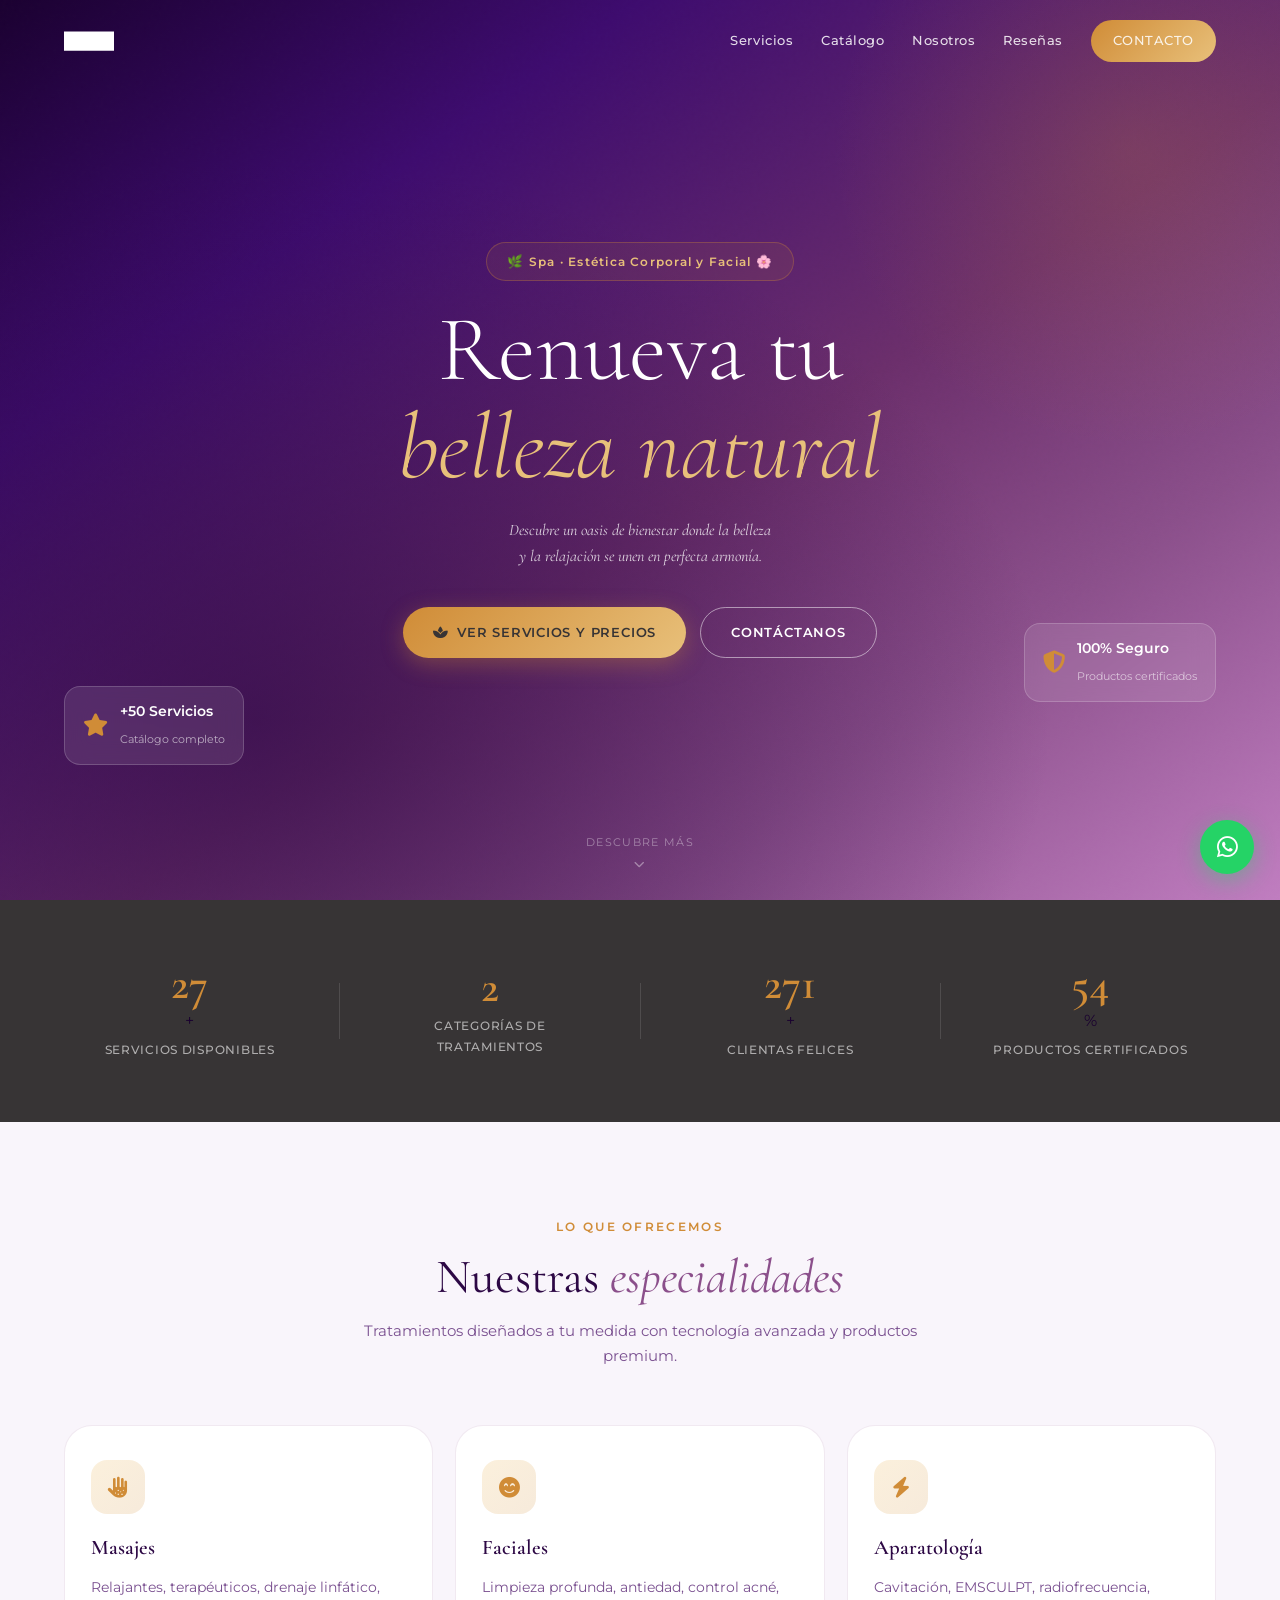
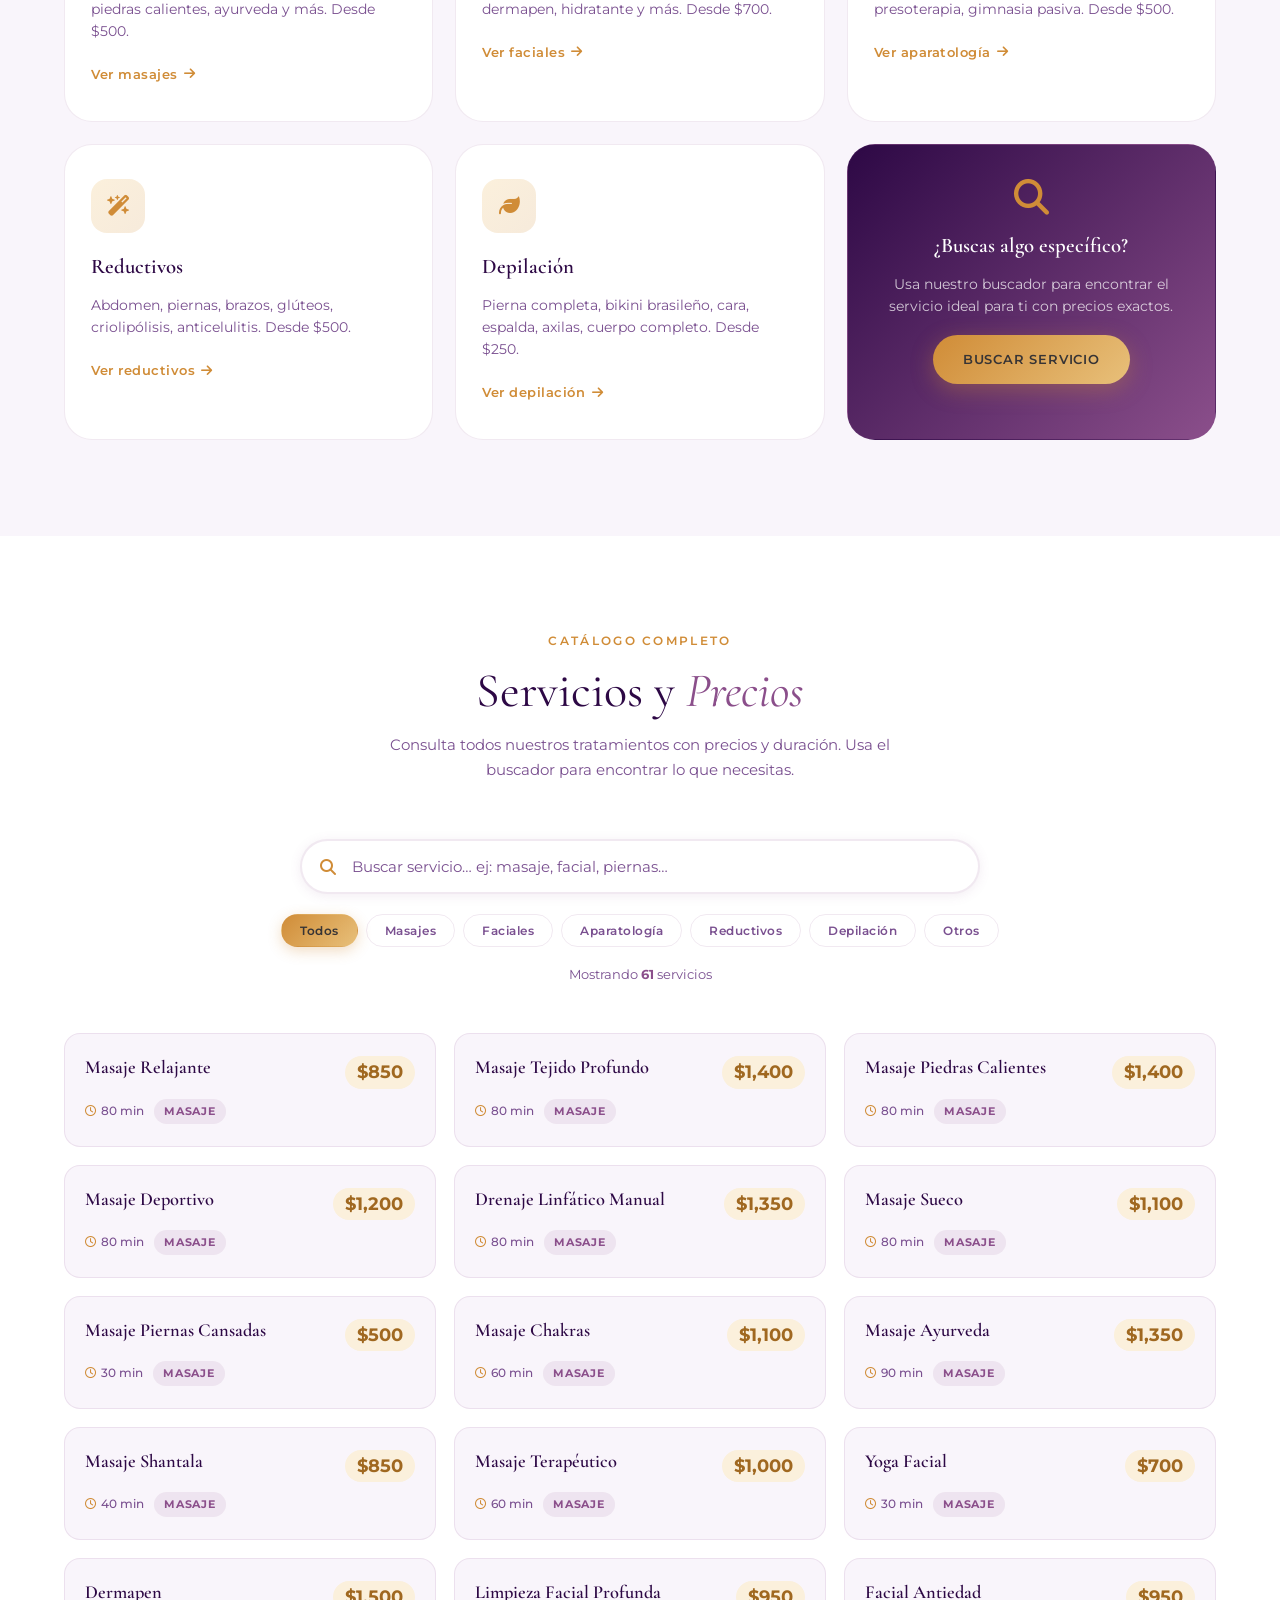
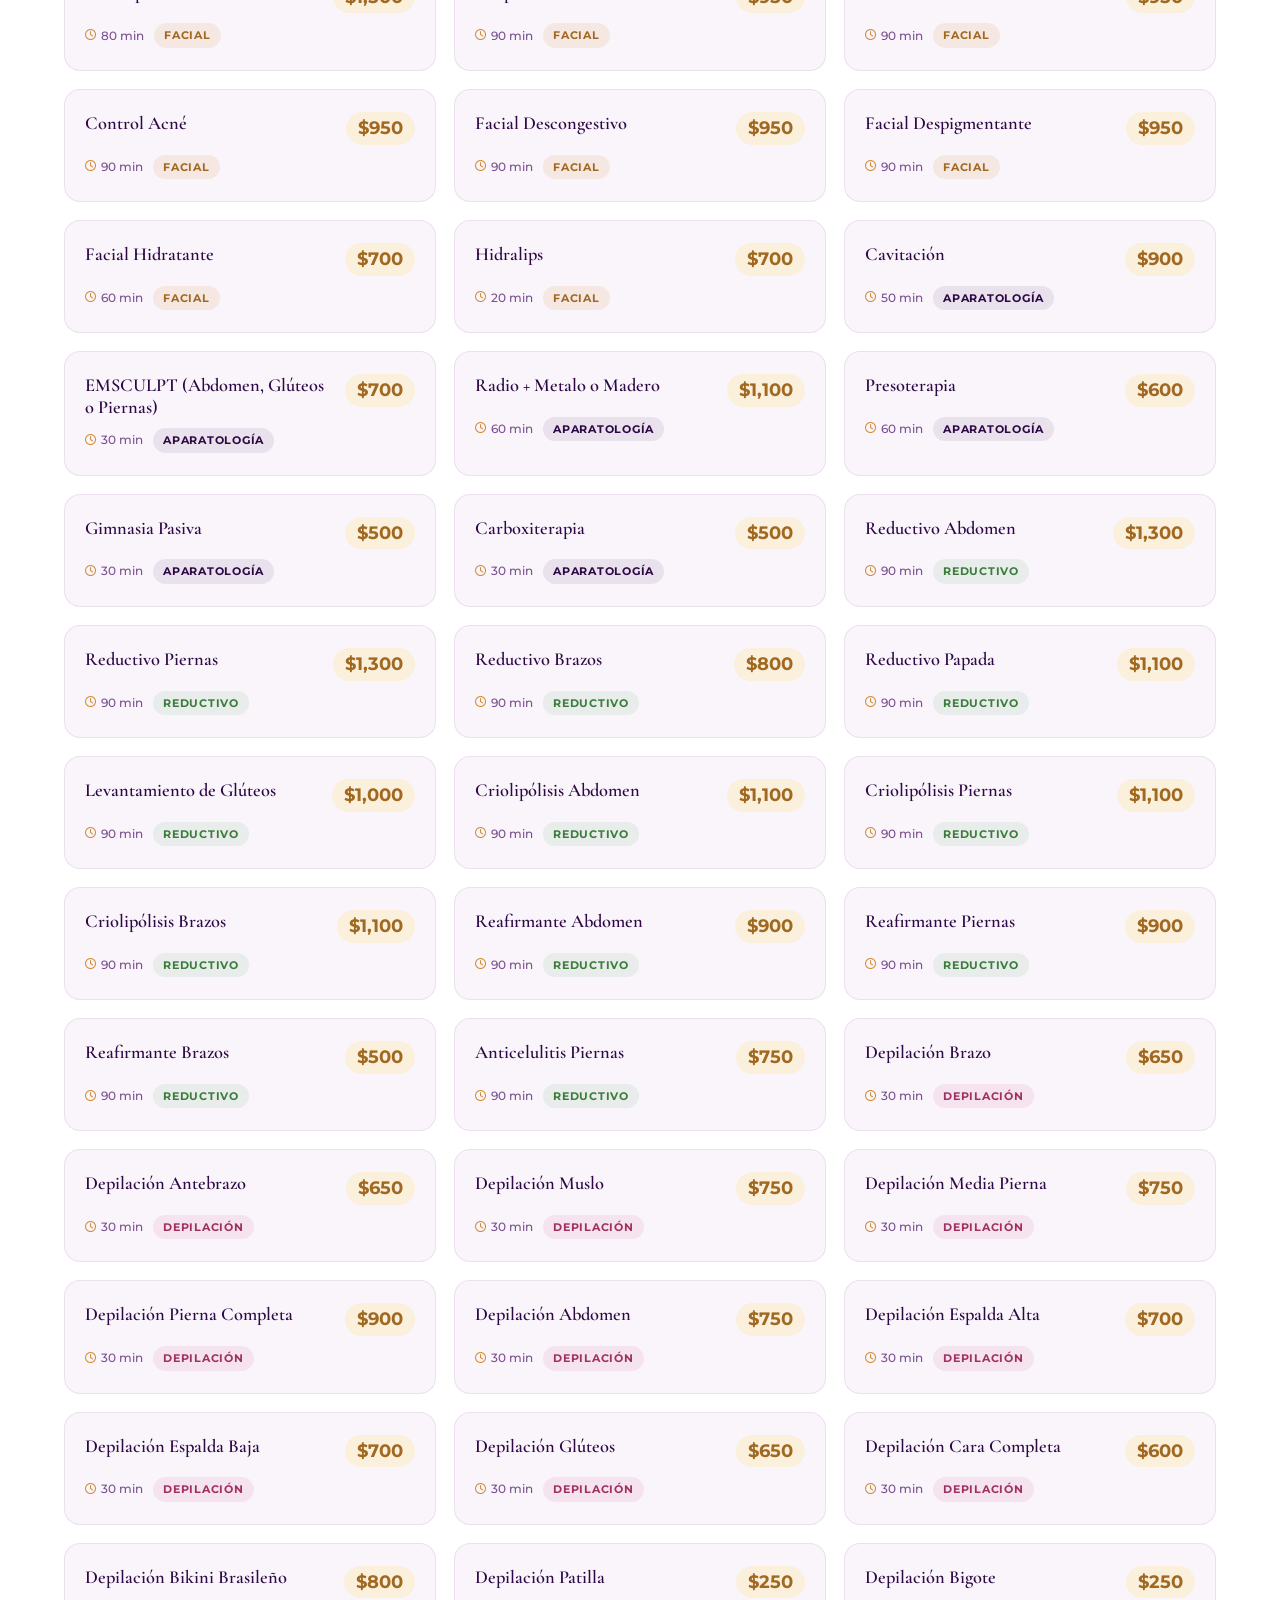
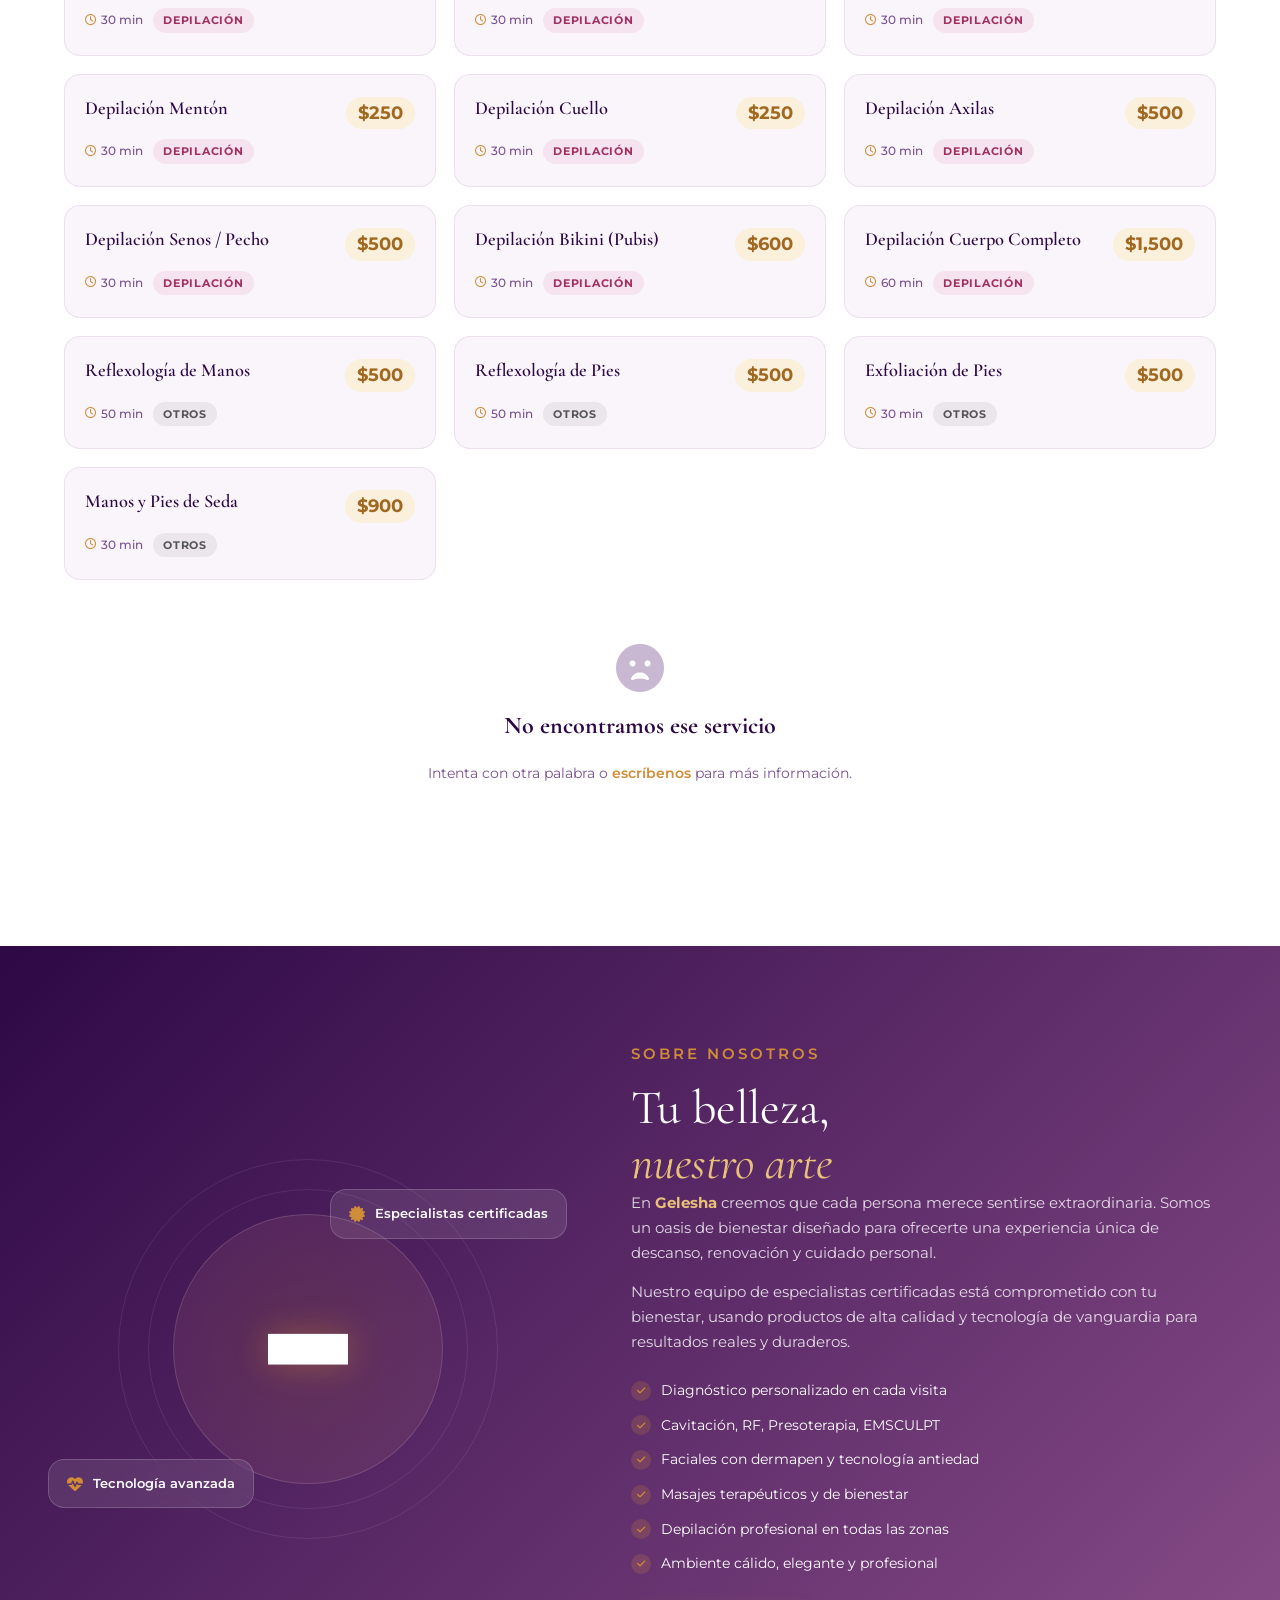
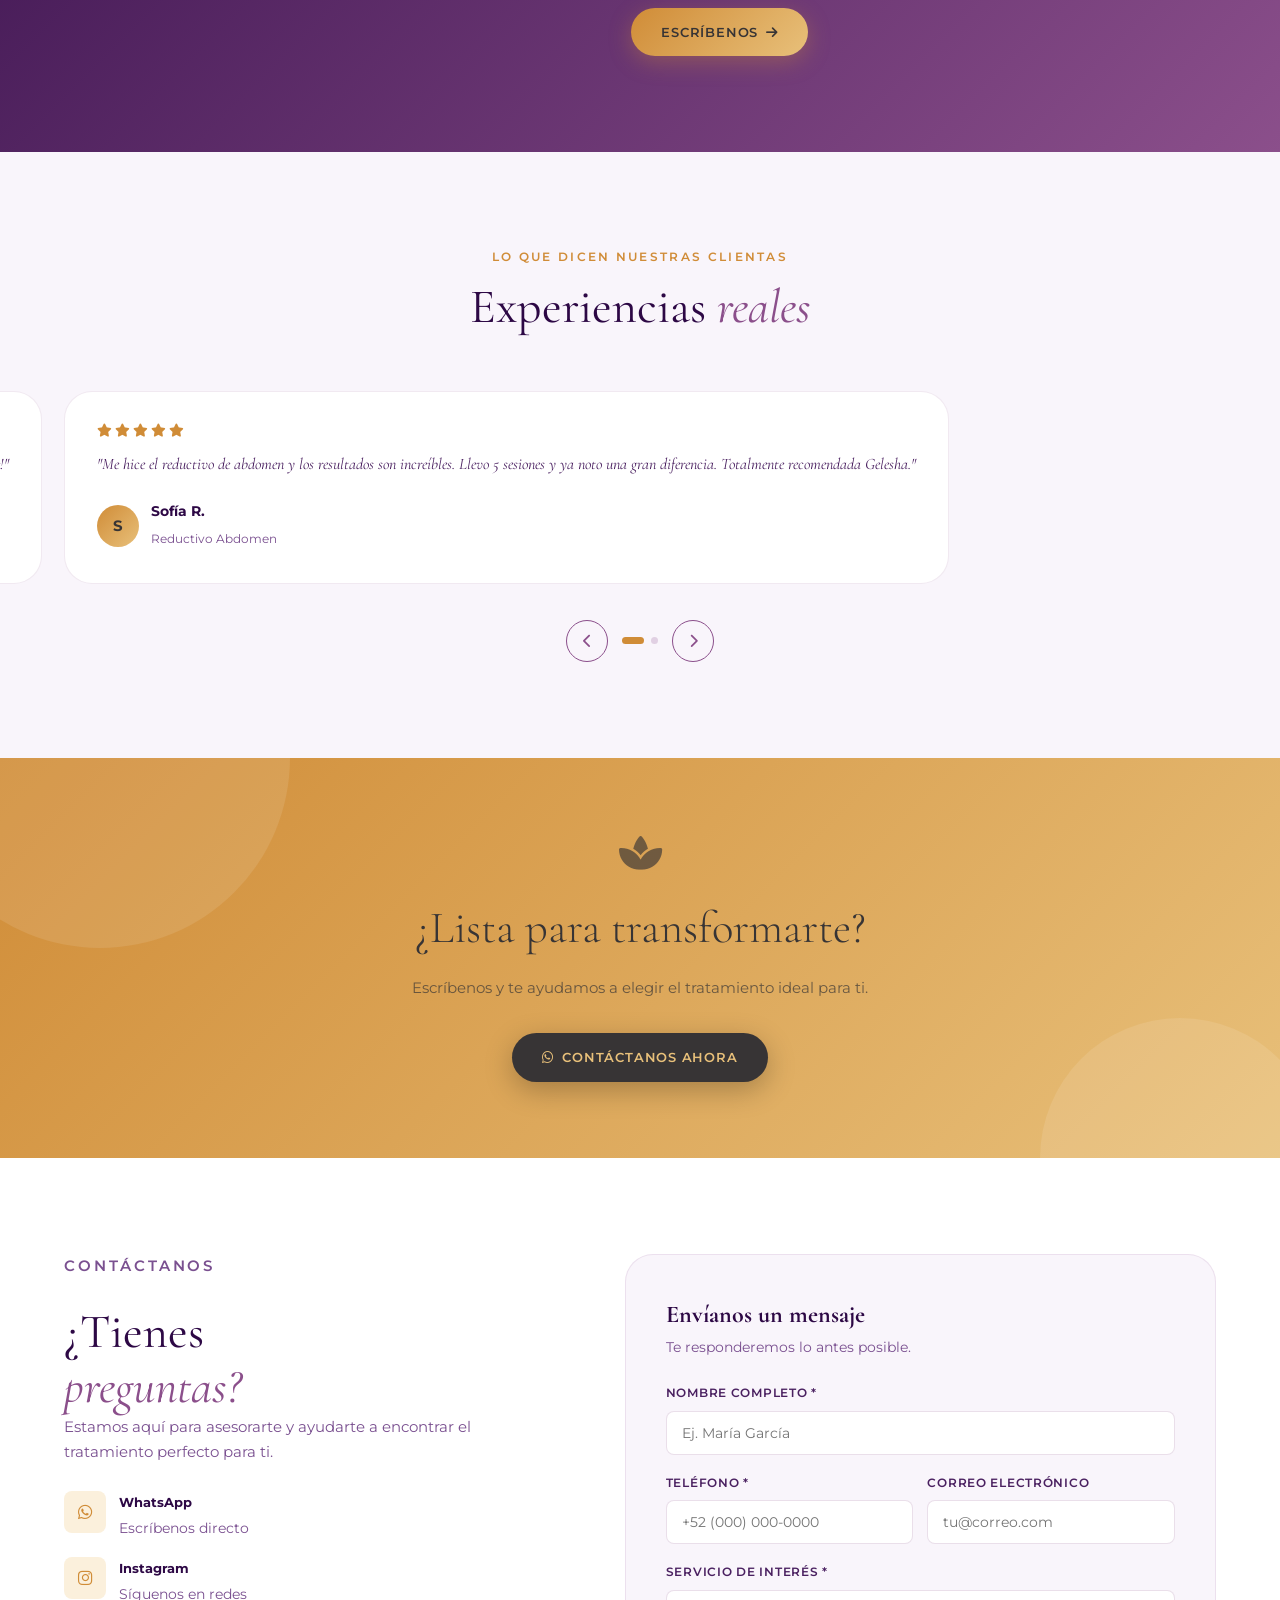
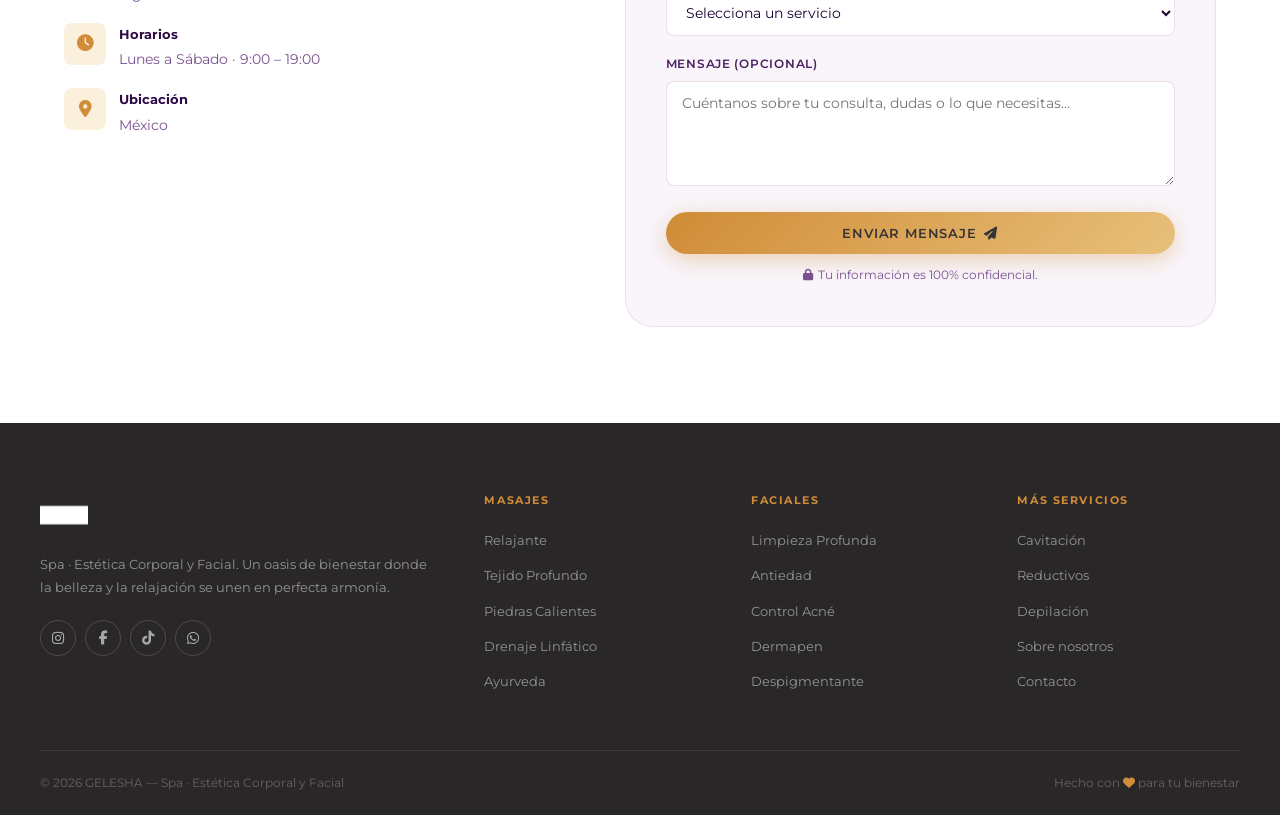
==== index.html @ cd3ab7a1 "first commit" ====
<!DOCTYPE html>
<html lang="es">
<head>
  <meta charset="UTF-8" />
  <meta name="viewport" content="width=device-width, initial-scale=1.0" />
  <title>GELESHA — Spa · Estética Corporal y Facial</title>
  <meta name="description" content="Spa, Estética Corporal y Facial en México. Masajes, faciales, depilación, aparatología y más. Consulta nuestro catálogo completo de servicios y precios." />
  <link rel="preconnect" href="https://fonts.googleapis.com" />
  <link rel="preconnect" href="https://fonts.gstatic.com" crossorigin />
  <link href="https://fonts.googleapis.com/css2?family=Cormorant+Garamond:ital,wght@0,300;0,400;0,600;1,300;1,400&family=Montserrat:wght@300;400;500;600&display=swap" rel="stylesheet" />
  <link rel="stylesheet" href="https://cdn.jsdelivr.net/npm/@fortawesome/fontawesome-free@6.4.0/css/all.min.css" />
  <link rel="stylesheet" href="css/style.css" />
</head>
<body>

  <!-- ══ NAV ══════════════════════════════════════════════ -->
  <header class="navbar" id="navbar">
    <div class="nav-inner">
      <a href="#hero" class="logo-link">
        <img src="images/logo.png" alt="GELESHA" class="logo-img" />
      </a>
      <nav class="nav-links" id="navLinks">
        <a href="#servicios">Servicios</a>
        <a href="#catalogo">Catálogo</a>
        <a href="#nosotros">Nosotros</a>
        <a href="#testimonios">Reseñas</a>
        <a href="#contacto" class="btn-nav">Contacto</a>
      </nav>
      <button class="hamburger" id="hamburger" aria-label="Menú">
        <span></span><span></span><span></span>
      </button>
    </div>
  </header>

  <!-- ══ HERO ═════════════════════════════════════════════ -->
  <section class="hero" id="hero">
    <div class="hero-overlay"></div>
    <div class="hero-content">
      <p class="hero-eyebrow">🌿 Spa · Estética Corporal y Facial 🌸</p>
      <h1 class="hero-title">Renueva tu<br /><em>belleza natural</em></h1>
      <p class="hero-sub">
        Descubre un oasis de bienestar donde la belleza<br />
        y la relajación se unen en perfecta armonía.
      </p>
      <div class="hero-actions">
        <a href="#catalogo" class="btn-primary">
          <i class="fa-solid fa-spa"></i> Ver servicios y precios
        </a>
        <a href="#contacto" class="btn-ghost">Contáctanos</a>
      </div>
    </div>
    <div class="hero-scroll">
      <span>Descubre más</span>
      <i class="fa-solid fa-chevron-down"></i>
    </div>
    <div class="badge badge--left">
      <i class="fa-solid fa-star"></i>
      <div><strong>+50 Servicios</strong><small>Catálogo completo</small></div>
    </div>
    <div class="badge badge--right">
      <i class="fa-solid fa-shield-halved"></i>
      <div><strong>100% Seguro</strong><small>Productos certificados</small></div>
    </div>
  </section>

  <!-- ══ STATS ═════════════════════════════════════════════ -->
  <section class="stats">
    <div class="stats-inner">
      <div class="stat">
        <span class="stat-num" data-target="50">0</span>+
        <p>Servicios disponibles</p>
      </div>
      <div class="stat-divider"></div>
      <div class="stat">
        <span class="stat-num" data-target="4">0</span>
        <p>Categorías de tratamientos</p>
      </div>
      <div class="stat-divider"></div>
      <div class="stat">
        <span class="stat-num" data-target="500">0</span>+
        <p>Clientas felices</p>
      </div>
      <div class="stat-divider"></div>
      <div class="stat">
        <span class="stat-num" data-target="100">0</span>%
        <p>Productos certificados</p>
      </div>
    </div>
  </section>

  <!-- ══ SERVICIOS DESTACADOS ══════════════════════════════ -->
  <section class="servicios section" id="servicios">
    <div class="container">
      <div class="section-header">
        <p class="section-eyebrow">Lo que ofrecemos</p>
        <h2 class="section-title">Nuestras <em>especialidades</em></h2>
        <p class="section-desc">Tratamientos diseñados a tu medida con tecnología avanzada y productos premium.</p>
      </div>
      <div class="categorias-grid">

        <div class="cat-card" data-delay="0">
          <div class="cat-icon"><i class="fa-solid fa-hand-dots"></i></div>
          <h3>Masajes</h3>
          <p>Relajantes, terapéuticos, drenaje linfático, piedras calientes, ayurveda y más. Desde $500.</p>
          <a href="#catalogo" class="cat-link">Ver masajes <i class="fa-solid fa-arrow-right"></i></a>
        </div>

        <div class="cat-card" data-delay="100">
          <div class="cat-icon"><i class="fa-solid fa-face-smile-beam"></i></div>
          <h3>Faciales</h3>
          <p>Limpieza profunda, antiedad, control acné, dermapen, hidratante y más. Desde $700.</p>
          <a href="#catalogo" class="cat-link">Ver faciales <i class="fa-solid fa-arrow-right"></i></a>
        </div>

        <div class="cat-card" data-delay="200">
          <div class="cat-icon"><i class="fa-solid fa-bolt"></i></div>
          <h3>Aparatología</h3>
          <p>Cavitación, EMSCULPT, radiofrecuencia, presoterapia, gimnasia pasiva. Desde $500.</p>
          <a href="#catalogo" class="cat-link">Ver aparatología <i class="fa-solid fa-arrow-right"></i></a>
        </div>

        <div class="cat-card" data-delay="300">
          <div class="cat-icon"><i class="fa-solid fa-wand-magic-sparkles"></i></div>
          <h3>Reductivos</h3>
          <p>Abdomen, piernas, brazos, glúteos, criolipólisis, anticelulitis. Desde $500.</p>
          <a href="#catalogo" class="cat-link">Ver reductivos <i class="fa-solid fa-arrow-right"></i></a>
        </div>

        <div class="cat-card" data-delay="400">
          <div class="cat-icon"><i class="fa-solid fa-leaf"></i></div>
          <h3>Depilación</h3>
          <p>Pierna completa, bikini brasileño, cara, espalda, axilas, cuerpo completo. Desde $250.</p>
          <a href="#catalogo" class="cat-link">Ver depilación <i class="fa-solid fa-arrow-right"></i></a>
        </div>

        <div class="cat-card cat-card--cta" data-delay="500">
          <i class="fa-solid fa-search cat-cta-icon"></i>
          <h3>¿Buscas algo específico?</h3>
          <p>Usa nuestro buscador para encontrar el servicio ideal para ti con precios exactos.</p>
          <a href="#catalogo" class="btn-primary">Buscar servicio</a>
        </div>

      </div>
    </div>
  </section>

  <!-- ══ CATÁLOGO + BUSCADOR ════════════════════════════════ -->
  <section class="catalogo section" id="catalogo">
    <div class="container">
      <div class="section-header">
        <p class="section-eyebrow">Catálogo completo</p>
        <h2 class="section-title">Servicios y <em>Precios</em></h2>
        <p class="section-desc">Consulta todos nuestros tratamientos con precios y duración. Usa el buscador para encontrar lo que necesitas.</p>
      </div>

      <!-- BUSCADOR -->
      <div class="search-box">
        <div class="search-input-wrap">
          <i class="fa-solid fa-search search-ico"></i>
          <input type="text" id="searchInput" placeholder="Buscar servicio… ej: masaje, facial, piernas…" autocomplete="off" />
          <button class="search-clear" id="searchClear" aria-label="Limpiar">
            <i class="fa-solid fa-xmark"></i>
          </button>
        </div>
        <div class="search-filters" id="searchFilters">
          <button class="filter-btn active" data-cat="todos">Todos</button>
          <button class="filter-btn" data-cat="Masaje">Masajes</button>
          <button class="filter-btn" data-cat="Facial">Faciales</button>
          <button class="filter-btn" data-cat="Aparatologia">Aparatología</button>
          <button class="filter-btn" data-cat="Reductivo">Reductivos</button>
          <button class="filter-btn" data-cat="Depilacion">Depilación</button>
          <button class="filter-btn" data-cat="Otros">Otros</button>
        </div>
        <p class="search-count" id="searchCount">Mostrando <strong id="countNum">0</strong> servicios</p>
      </div>

      <!-- GRID DE SERVICIOS -->
      <div class="servicios-catalog" id="serviciosCatalog">
        <!-- Generado por JS -->
      </div>

      <!-- Sin resultados -->
      <div class="no-results" id="noResults" hidden>
        <i class="fa-solid fa-face-frown-open"></i>
        <h3>No encontramos ese servicio</h3>
        <p>Intenta con otra palabra o <a href="#contacto">escríbenos</a> para más información.</p>
      </div>
    </div>
  </section>

  <!-- ══ NOSOTROS ══════════════════════════════════════════ -->
  <section class="nosotros section" id="nosotros">
    <div class="container nosotros-inner">
      <div class="nosotros-visual">
        <div class="visual-card visual-card--top">
          <i class="fa-solid fa-certificate"></i>
          <span>Especialistas certificadas</span>
        </div>
        <div class="visual-circle">
          <div class="vc-ring vc-ring--1"></div>
          <div class="vc-ring vc-ring--2"></div>
          <img src="images/logo.png" alt="GELESHA" class="vc-logo" />
        </div>
        <div class="visual-card visual-card--bottom">
          <i class="fa-solid fa-heart-pulse"></i>
          <span>Tecnología avanzada</span>
        </div>
      </div>
      <div class="nosotros-text">
        <p class="section-eyebrow">Sobre nosotros</p>
        <h2 class="section-title">Tu belleza,<br /><em>nuestro arte</em></h2>
        <p>En <strong>Gelesha</strong> creemos que cada persona merece sentirse extraordinaria. Somos un oasis de bienestar diseñado para ofrecerte una experiencia única de descanso, renovación y cuidado personal.</p>
        <p>Nuestro equipo de especialistas certificadas está comprometido con tu bienestar, usando productos de alta calidad y tecnología de vanguardia para resultados reales y duraderos.</p>
        <ul class="nosotros-features">
          <li><i class="fa-solid fa-check"></i> Diagnóstico personalizado en cada visita</li>
          <li><i class="fa-solid fa-check"></i> Cavitación, RF, Presoterapia, EMSCULPT</li>
          <li><i class="fa-solid fa-check"></i> Faciales con dermapen y tecnología antiedad</li>
          <li><i class="fa-solid fa-check"></i> Masajes terapéuticos y de bienestar</li>
          <li><i class="fa-solid fa-check"></i> Depilación profesional en todas las zonas</li>
          <li><i class="fa-solid fa-check"></i> Ambiente cálido, elegante y profesional</li>
        </ul>
        <a href="#contacto" class="btn-primary">
          Escríbenos <i class="fa-solid fa-arrow-right"></i>
        </a>
      </div>
    </div>
  </section>

  <!-- ══ TESTIMONIOS ════════════════════════════════════════ -->
  <section class="testimonios section" id="testimonios">
    <div class="container">
      <div class="section-header">
        <p class="section-eyebrow">Lo que dicen nuestras clientas</p>
        <h2 class="section-title">Experiencias <em>reales</em></h2>
      </div>
      <div class="testimonios-track" id="testimoniasTrack">

        <div class="testi-card">
          <div class="testi-stars"><i class="fa-solid fa-star"></i><i class="fa-solid fa-star"></i><i class="fa-solid fa-star"></i><i class="fa-solid fa-star"></i><i class="fa-solid fa-star"></i></div>
          <p>"El masaje relajante fue espectacular, salí completamente renovada. El ambiente es muy elegante y las chicas super profesionales. ¡Precio muy accesible!"</p>
          <div class="testi-author"><div class="testi-avatar">V</div><div><strong>Valeria M.</strong><small>Masaje Relajante</small></div></div>
        </div>

        <div class="testi-card">
          <div class="testi-stars"><i class="fa-solid fa-star"></i><i class="fa-solid fa-star"></i><i class="fa-solid fa-star"></i><i class="fa-solid fa-star"></i><i class="fa-solid fa-star"></i></div>
          <p>"Me hice el reductivo de abdomen y los resultados son increíbles. Llevo 5 sesiones y ya noto una gran diferencia. Totalmente recomendada Gelesha."</p>
          <div class="testi-author"><div class="testi-avatar">S</div><div><strong>Sofía R.</strong><small>Reductivo Abdomen</small></div></div>
        </div>

        <div class="testi-card">
          <div class="testi-stars"><i class="fa-solid fa-star"></i><i class="fa-solid fa-star"></i><i class="fa-solid fa-star"></i><i class="fa-solid fa-star"></i><i class="fa-solid fa-star"></i></div>
          <p>"La limpieza facial profunda dejó mi piel luminosa y fresca. Me explicaron todo el proceso y me recomendaron el plan perfecto para mi tipo de piel."</p>
          <div class="testi-author"><div class="testi-avatar">A</div><div><strong>Andrea L.</strong><small>Limpieza Facial Profunda</small></div></div>
        </div>

        <div class="testi-card">
          <div class="testi-stars"><i class="fa-solid fa-star"></i><i class="fa-solid fa-star"></i><i class="fa-solid fa-star"></i><i class="fa-solid fa-star"></i><i class="fa-solid fa-star-half-stroke"></i></div>
          <p>"Fui por la depilación bikini brasileño y quedé muy contenta. Fue rápido, profesional y sin dolor. El lugar está muy limpio y bien equipado."</p>
          <div class="testi-author"><div class="testi-avatar">C</div><div><strong>Camila F.</strong><small>Depilación Bikini Brasileño</small></div></div>
        </div>

        <div class="testi-card">
          <div class="testi-stars"><i class="fa-solid fa-star"></i><i class="fa-solid fa-star"></i><i class="fa-solid fa-star"></i><i class="fa-solid fa-star"></i><i class="fa-solid fa-star"></i></div>
          <p>"El dermapen cambió mi piel completamente. Tenía manchas y cicatrices de acné y después de 3 sesiones casi ni se notan. Excelente inversión."</p>
          <div class="testi-author"><div class="testi-avatar">M</div><div><strong>Mariana G.</strong><small>Dermapen</small></div></div>
        </div>

      </div>
      <div class="testi-controls">
        <button class="testi-btn" id="testimPrev"><i class="fa-solid fa-chevron-left"></i></button>
        <div class="testi-dots" id="testimDots"></div>
        <button class="testi-btn" id="testimNext"><i class="fa-solid fa-chevron-right"></i></button>
      </div>
    </div>
  </section>

  <!-- ══ CTA BANNER ════════════════════════════════════════ -->
  <section class="cta-banner">
    <div class="cta-inner">
      <i class="fa-solid fa-spa cta-icon"></i>
      <h2>¿Lista para transformarte?</h2>
      <p>Escríbenos y te ayudamos a elegir el tratamiento ideal para ti.</p>
      <a href="#contacto" class="btn-primary-dark">
        <i class="fa-brands fa-whatsapp"></i> Contáctanos ahora
      </a>
    </div>
  </section>

  <!-- ══ CONTACTO ══════════════════════════════════════════ -->
  <section class="contacto section" id="contacto">
    <div class="container contacto-inner">
      <div class="contacto-info">
        <p class="section-eyebrow">Contáctanos</p>
        <h2 class="section-title">¿Tienes<br /><em>preguntas?</em></h2>
        <p>Estamos aquí para asesorarte y ayudarte a encontrar el tratamiento perfecto para ti.</p>
        <div class="contact-items">
          <div class="contact-item">
            <div class="ci-icon"><i class="fa-brands fa-whatsapp"></i></div>
            <div><strong>WhatsApp</strong><span>Escríbenos directo</span></div>
          </div>
          <div class="contact-item">
            <div class="ci-icon"><i class="fa-brands fa-instagram"></i></div>
            <div><strong>Instagram</strong><span>Síguenos en redes</span></div>
          </div>
          <div class="contact-item">
            <div class="ci-icon"><i class="fa-solid fa-clock"></i></div>
            <div><strong>Horarios</strong><span>Lunes a Sábado · 9:00 – 19:00</span></div>
          </div>
          <div class="contact-item">
            <div class="ci-icon"><i class="fa-solid fa-location-dot"></i></div>
            <div><strong>Ubicación</strong><span>México</span></div>
          </div>
        </div>
      </div>
      <div class="contacto-form">
        <div class="form-header">
          <h3>Envíanos un mensaje</h3>
          <p>Te responderemos lo antes posible.</p>
        </div>
        <form id="reservaForm" novalidate>
          <div class="form-group">
            <label for="nombre">Nombre completo *</label>
            <input type="text" id="nombre" placeholder="Ej. María García" required />
          </div>
          <div class="form-row">
            <div class="form-group">
              <label for="telefono">Teléfono *</label>
              <input type="tel" id="telefono" placeholder="+52 (000) 000-0000" required />
            </div>
            <div class="form-group">
              <label for="email">Correo electrónico</label>
              <input type="email" id="email" placeholder="tu@correo.com" />
            </div>
          </div>
          <div class="form-group">
            <label for="servicio">Servicio de interés *</label>
            <select id="servicio" required>
              <option value="" disabled selected>Selecciona un servicio</option>
              <optgroup label="💆 Masajes">
                <option>Masaje Relajante</option>
                <option>Masaje Tejido Profundo</option>
                <option>Masaje Piedras Calientes</option>
                <option>Masaje Deportivo</option>
                <option>Drenaje Linfático Manual</option>
                <option>Masaje Sueco</option>
                <option>Masaje Chakras</option>
                <option>Masaje Ayurveda</option>
                <option>Masaje Shantala</option>
                <option>Masaje Terapéutico</option>
                <option>Masaje Piernas Cansadas</option>
                <option>Yoga Facial</option>
              </optgroup>
              <optgroup label="✨ Faciales">
                <option>Limpieza Facial Profunda</option>
                <option>Facial Antiedad</option>
                <option>Control Acné</option>
                <option>Facial Descongestivo</option>
                <option>Facial Despigmentante</option>
                <option>Facial Hidratante</option>
                <option>Dermapen</option>
                <option>Hidralips</option>
              </optgroup>
              <optgroup label="⚡ Aparatología y Reductivos">
                <option>Cavitación</option>
                <option>EMSCULPT</option>
                <option>Radio + Metalo o Madero</option>
                <option>Presoterapia</option>
                <option>Gimnasia Pasiva</option>
                <option>Reductivo Abdomen</option>
                <option>Reductivo Piernas</option>
                <option>Reductivo Brazos</option>
                <option>Reductivo Papada</option>
                <option>Levantamiento de Glúteos</option>
                <option>Criolipólisis Abdomen</option>
                <option>Criolipólisis Piernas</option>
                <option>Criolipólisis Brazos</option>
                <option>Reafirmante Abdomen</option>
                <option>Reafirmante Piernas</option>
                <option>Anticelulitis Piernas</option>
              </optgroup>
              <optgroup label="🌿 Depilación">
                <option>Depilación Pierna Completa</option>
                <option>Depilación Bikini Brasileño</option>
                <option>Depilación Media Pierna</option>
                <option>Depilación Muslo</option>
                <option>Depilación Brazo</option>
                <option>Depilación Axilas</option>
                <option>Depilación Cara Completa</option>
                <option>Depilación Cuerpo Completo</option>
                <option>Depilación Abdomen</option>
                <option>Depilación Espalda</option>
              </optgroup>
              <optgroup label="💎 Otros">
                <option>Carboxiterapia</option>
                <option>Reflexología de Pies / Manos</option>
                <option>Exfoliación de Pies</option>
                <option>Manos y Pies de Seda</option>
                <option>Otro / Consulta general</option>
              </optgroup>
            </select>
          </div>
          <div class="form-group">
            <label for="mensaje">Mensaje (opcional)</label>
            <textarea id="mensaje" rows="4" placeholder="Cuéntanos sobre tu consulta, dudas o lo que necesitas…"></textarea>
          </div>
          <button type="submit" class="btn-primary btn-full">
            Enviar mensaje <i class="fa-solid fa-paper-plane"></i>
          </button>
          <p class="form-note"><i class="fa-solid fa-lock"></i> Tu información es 100% confidencial.</p>
          <div id="formMsg" class="form-msg" hidden></div>
        </form>
      </div>
    </div>
  </section>

  <!-- ══ FOOTER ════════════════════════════════════════════ -->
  <footer class="footer">
    <div class="footer-inner">
      <div class="footer-brand">
        <img src="images/logo.png" alt="GELESHA" class="footer-logo" />
        <p>Spa · Estética Corporal y Facial. Un oasis de bienestar donde la belleza y la relajación se unen en perfecta armonía.</p>
        <div class="footer-social">
          <a href="#" aria-label="Instagram"><i class="fa-brands fa-instagram"></i></a>
          <a href="#" aria-label="Facebook"><i class="fa-brands fa-facebook-f"></i></a>
          <a href="#" aria-label="TikTok"><i class="fa-brands fa-tiktok"></i></a>
          <a href="#" aria-label="WhatsApp"><i class="fa-brands fa-whatsapp"></i></a>
        </div>
      </div>
      <div class="footer-links">
        <h4>Masajes</h4>
        <ul>
          <li><a href="#catalogo">Relajante</a></li>
          <li><a href="#catalogo">Tejido Profundo</a></li>
          <li><a href="#catalogo">Piedras Calientes</a></li>
          <li><a href="#catalogo">Drenaje Linfático</a></li>
          <li><a href="#catalogo">Ayurveda</a></li>
        </ul>
      </div>
      <div class="footer-links">
        <h4>Faciales</h4>
        <ul>
          <li><a href="#catalogo">Limpieza Profunda</a></li>
          <li><a href="#catalogo">Antiedad</a></li>
          <li><a href="#catalogo">Control Acné</a></li>
          <li><a href="#catalogo">Dermapen</a></li>
          <li><a href="#catalogo">Despigmentante</a></li>
        </ul>
      </div>
      <div class="footer-links">
        <h4>Más servicios</h4>
        <ul>
          <li><a href="#catalogo">Cavitación</a></li>
          <li><a href="#catalogo">Reductivos</a></li>
          <li><a href="#catalogo">Depilación</a></li>
          <li><a href="#nosotros">Sobre nosotros</a></li>
          <li><a href="#contacto">Contacto</a></li>
        </ul>
      </div>
    </div>
    <div class="footer-bottom">
      <p>&copy; 2026 GELESHA — Spa · Estética Corporal y Facial</p>
      <p>Hecho con <i class="fa-solid fa-heart"></i> para tu bienestar</p>
    </div>
  </footer>

  <!-- WhatsApp Float -->
  <a href="https://wa.me/521000000000" class="wa-float" aria-label="WhatsApp" target="_blank" rel="noopener">
    <i class="fa-brands fa-whatsapp"></i>
  </a>

  <script src="js/main.js"></script>
</body>
</html>
---- css/style.css ----
/* ══════════════════════════════════════════════════════════
   GELESHA — CSS Principal
   Colores oficiales: #D08C37 dorado · #8B4F8B púrpura · #373435 oscuro
══════════════════════════════════════════════════════════ */

*, *::before, *::after { box-sizing: border-box; margin: 0; padding: 0; }

:root {
  --gold:          #D08C37;
  --gold-light:    #E8C07A;
  --gold-pale:     #FBF0DC;
  --gold-dark:     #A06820;

  --purple-deep:   #2D0845;
  --purple-mid:    #8B4F8B;
  --purple-bright: #B06AB0;
  --purple-light:  #C07DC0;
  --pink-soft:     #E8B4F8;
  --pink-pale:     #F5E6FF;

  --dark:          #373435;
  --dark-2:        #2A2728;
  --white:         #FFFFFF;
  --off-white:     #F9F5FB;
  --border:        rgba(139,79,139,.12);

  --text-dark:     #1A0130;
  --text-mid:      #4A2060;
  --text-light:    #7A5090;

  --font-serif:  'Cormorant Garamond', Georgia, serif;
  --font-sans:   'Montserrat', sans-serif;

  --radius-sm:  8px;
  --radius-md:  16px;
  --radius-lg:  28px;

  --shadow-sm:  0 2px 12px rgba(139,79,139,.1);
  --shadow-md:  0 8px 32px rgba(139,79,139,.18);
  --shadow-lg:  0 20px 60px rgba(45,8,69,.28);

  --transition: .3s cubic-bezier(.4,0,.2,1);
  --max-w: 1200px;
}

html { scroll-behavior: smooth; font-size: 16px; }
body { font-family: var(--font-sans); color: var(--text-dark); background: var(--white); overflow-x: hidden; line-height: 1.7; }
img  { display: block; max-width: 100%; }
a    { text-decoration: none; color: inherit; }
ul   { list-style: none; }

.container { max-width: var(--max-w); margin: 0 auto; padding: 0 24px; }
.section   { padding: 96px 0; }

/* ── Typography ─────────────────────────────────────────── */
.section-eyebrow { font-size: .72rem; font-weight: 600; letter-spacing: .2em; text-transform: uppercase; color: var(--gold); margin-bottom: 12px; }
.section-title   { font-family: var(--font-serif); font-size: clamp(2rem, 4vw, 3rem); font-weight: 400; line-height: 1.15; color: var(--purple-deep); }
.section-title em { color: var(--purple-mid); font-style: italic; }
.section-desc    { max-width: 560px; margin: 0 auto; color: var(--text-light); font-size: .92rem; }
.section-header  { text-align: center; margin-bottom: 56px; }
.section-header .section-title { margin-bottom: 14px; }

/* ── Buttons ────────────────────────────────────────────── */
.btn-primary, .btn-ghost, .btn-nav {
  display: inline-flex; align-items: center; gap: 8px;
  font-family: var(--font-sans); font-size: .82rem; font-weight: 600;
  letter-spacing: .06em; text-transform: uppercase;
  padding: 13px 30px; border-radius: 50px; border: none; cursor: pointer; transition: var(--transition);
}
.btn-primary {
  background: linear-gradient(135deg, var(--gold), var(--gold-light));
  color: var(--dark); box-shadow: 0 6px 22px rgba(208,140,55,.35);
}
.btn-primary:hover { transform: translateY(-3px); box-shadow: 0 12px 34px rgba(208,140,55,.5); }
.btn-primary-dark  {
  display: inline-flex; align-items: center; gap: 8px;
  font-family: var(--font-sans); font-size: .82rem; font-weight: 600;
  letter-spacing: .06em; text-transform: uppercase;
  padding: 13px 30px; border-radius: 50px; border: none; cursor: pointer;
  background: var(--dark); color: var(--gold-light);
  box-shadow: 0 8px 28px rgba(0,0,0,.25); transition: var(--transition);
}
.btn-primary-dark:hover { transform: translateY(-3px); box-shadow: 0 14px 40px rgba(0,0,0,.35); }
.btn-ghost {
  background: transparent; color: var(--white); border: 1.5px solid rgba(255,255,255,.5);
}
.btn-ghost:hover { background: rgba(255,255,255,.1); border-color: var(--white); }
.btn-full { width: 100%; justify-content: center; }
.btn-nav  { background: linear-gradient(135deg, var(--gold), var(--gold-light)); color: var(--dark); padding: 10px 22px; font-size: .78rem; }

/* ══════════════════════════════════════════════════════════
   NAVBAR
══════════════════════════════════════════════════════════ */
.navbar { position: fixed; top: 0; left: 0; right: 0; z-index: 999; padding: 16px 0; transition: var(--transition); }
.navbar.scrolled { background: rgba(45,8,69,.94); backdrop-filter: blur(16px); -webkit-backdrop-filter: blur(16px); padding: 10px 0; box-shadow: var(--shadow-md); }
.nav-inner { max-width: var(--max-w); margin: 0 auto; padding: 0 24px; display: flex; align-items: center; justify-content: space-between; }
.logo-img  { height: 50px; width: auto; filter: brightness(0) invert(1); }
.nav-links { display: flex; align-items: center; gap: 28px; }
.nav-links a { font-size: .8rem; font-weight: 500; letter-spacing: .04em; color: rgba(255,255,255,.85); transition: color var(--transition); position: relative; }
.nav-links a:not(.btn-nav)::after { content: ''; position: absolute; bottom: -4px; left: 0; width: 0; height: 1.5px; background: var(--gold); transition: width var(--transition); }
.nav-links a:not(.btn-nav):hover { color: var(--white); }
.nav-links a:not(.btn-nav):hover::after { width: 100%; }
.hamburger { display: none; flex-direction: column; gap: 5px; background: none; border: none; cursor: pointer; padding: 4px; }
.hamburger span { display: block; width: 24px; height: 2px; background: var(--white); border-radius: 2px; transition: var(--transition); }

/* ══════════════════════════════════════════════════════════
   HERO
══════════════════════════════════════════════════════════ */
.hero {
  min-height: 100vh; position: relative;
  display: flex; align-items: center; justify-content: center; overflow: hidden;
  background: linear-gradient(145deg, #1A0030 0%, #3D0B6E 25%, #6B2E6B 55%, #8B4F8B 75%, #C07DC0 100%);
}
.hero::before { content: ''; position: absolute; inset: 0; opacity: .25; pointer-events: none; background-image: url("data:image/svg+xml,%3Csvg viewBox='0 0 256 256' xmlns='http://www.w3.org/2000/svg'%3E%3Cfilter id='n'%3E%3CfeTurbulence type='fractalNoise' baseFrequency='.9' numOctaves='4' stitchTiles='stitch'/%3E%3C/filter%3E%3Crect width='100%25' height='100%25' filter='url(%23n)' opacity='.05'/%3E%3C/svg%3E"); }
.hero::after  { content: ''; position: absolute; width: 600px; height: 600px; border-radius: 50%; background: radial-gradient(circle, rgba(208,140,55,.18) 0%, transparent 70%); top: -150px; right: -150px; pointer-events: none; }
.hero-overlay { position: absolute; inset: 0; background: radial-gradient(ellipse at 20% 80%, rgba(45,8,69,.65) 0%, transparent 55%); }
.hero-content { position: relative; z-index: 2; text-align: center; max-width: 720px; padding: 0 24px; animation: fadeUp .8s ease both; }
.hero-eyebrow { display: inline-block; font-size: .78rem; font-weight: 600; letter-spacing: .1em; color: var(--gold-light); margin-bottom: 20px; border: 1px solid rgba(208,140,55,.3); padding: 8px 20px; border-radius: 50px; background: rgba(208,140,55,.1); }
.hero-title   { font-family: var(--font-serif); font-weight: 300; font-size: clamp(3.2rem, 8vw, 5.8rem); line-height: 1.05; color: var(--white); margin-bottom: 22px; }
.hero-title em { color: var(--gold-light); font-style: italic; }
.hero-sub     { font-size: 1rem; font-style: italic; font-family: var(--font-serif); color: rgba(255,255,255,.8); margin-bottom: 38px; line-height: 1.6; }
.hero-actions { display: flex; gap: 14px; justify-content: center; flex-wrap: wrap; }
.hero-scroll  { position: absolute; bottom: 30px; left: 50%; transform: translateX(-50%); display: flex; flex-direction: column; align-items: center; gap: 8px; color: rgba(255,255,255,.4); font-size: .68rem; letter-spacing: .12em; text-transform: uppercase; animation: bounce 2s infinite; z-index: 2; }
.badge { position: absolute; z-index: 3; display: flex; align-items: center; gap: 12px; background: rgba(255,255,255,.1); backdrop-filter: blur(12px); -webkit-backdrop-filter: blur(12px); border: 1px solid rgba(255,255,255,.18); border-radius: var(--radius-md); padding: 13px 18px; color: var(--white); animation: fadeUp 1s .4s ease both; }
.badge i       { font-size: 1.4rem; color: var(--gold); }
.badge strong  { display: block; font-size: .88rem; font-weight: 600; }
.badge small   { font-size: .7rem; color: rgba(255,255,255,.6); }
.badge--left   { bottom: 15%; left: 5%; }
.badge--right  { bottom: 22%; right: 5%; }

/* ══════════════════════════════════════════════════════════
   STATS
══════════════════════════════════════════════════════════ */
.stats { background: var(--dark); padding: 48px 24px; }
.stats-inner { max-width: var(--max-w); margin: 0 auto; display: flex; align-items: center; justify-content: center; flex-wrap: wrap; }
.stat { text-align: center; padding: 14px 44px; flex: 1; min-width: 140px; }
.stat-num { display: block; font-family: var(--font-serif); font-size: 2.8rem; font-weight: 600; color: var(--gold); line-height: 1; }
.stat p   { font-size: .75rem; font-weight: 500; letter-spacing: .06em; text-transform: uppercase; color: rgba(255,255,255,.6); margin-top: 6px; }
.stat-divider { width: 1px; height: 56px; background: rgba(255,255,255,.12); }

/* ══════════════════════════════════════════════════════════
   SERVICIOS DESTACADOS — Categorías
══════════════════════════════════════════════════════════ */
.servicios { background: var(--off-white); }
.categorias-grid { display: grid; grid-template-columns: repeat(3, 1fr); gap: 22px; }
.cat-card { background: var(--white); border-radius: var(--radius-lg); padding: 34px 26px; border: 1px solid var(--border); transition: var(--transition); position: relative; overflow: hidden; }
.cat-card::before { content: ''; position: absolute; top: 0; left: 0; right: 0; height: 3px; background: linear-gradient(90deg, var(--gold), var(--gold-light), var(--purple-mid)); transform: scaleX(0); transform-origin: left; transition: transform var(--transition); }
.cat-card:hover { transform: translateY(-7px); box-shadow: var(--shadow-lg); }
.cat-card:hover::before { transform: scaleX(1); }
.cat-icon { width: 54px; height: 54px; border-radius: var(--radius-md); background: linear-gradient(135deg, var(--gold-pale), rgba(208,140,55,.18)); display: flex; align-items: center; justify-content: center; font-size: 1.3rem; color: var(--gold); margin-bottom: 16px; }
.cat-card h3 { font-family: var(--font-serif); font-size: 1.3rem; font-weight: 600; color: var(--purple-deep); margin-bottom: 10px; }
.cat-card p  { font-size: .86rem; color: var(--text-light); line-height: 1.6; margin-bottom: 18px; }
.cat-link { display: inline-flex; align-items: center; gap: 6px; font-size: .8rem; font-weight: 600; color: var(--gold); letter-spacing: .04em; transition: gap var(--transition); }
.cat-link:hover { gap: 12px; }
.cat-card--cta { background: linear-gradient(135deg, var(--purple-deep), var(--purple-mid)); text-align: center; }
.cat-card--cta h3, .cat-card--cta p { color: var(--white); }
.cat-card--cta p { color: rgba(255,255,255,.75); }
.cat-cta-icon { font-size: 2.2rem; color: var(--gold); margin-bottom: 14px; display: block; }

/* ══════════════════════════════════════════════════════════
   CATÁLOGO + BUSCADOR
══════════════════════════════════════════════════════════ */
.catalogo { background: var(--white); }

/* Search Box */
.search-box { margin-bottom: 48px; }
.search-input-wrap {
  position: relative; max-width: 680px; margin: 0 auto 20px;
}
.search-ico {
  position: absolute; left: 20px; top: 50%; transform: translateY(-50%);
  color: var(--gold); font-size: 1rem; pointer-events: none;
}
#searchInput {
  width: 100%; padding: 16px 52px 16px 50px;
  border: 2px solid var(--border); border-radius: 50px;
  font-family: var(--font-sans); font-size: .95rem; color: var(--text-dark);
  outline: none; transition: var(--transition);
  box-shadow: var(--shadow-sm);
}
#searchInput:focus { border-color: var(--gold); box-shadow: 0 0 0 4px rgba(208,140,55,.12); }
#searchInput::placeholder { color: var(--text-light); }
.search-clear {
  position: absolute; right: 18px; top: 50%; transform: translateY(-50%);
  background: rgba(139,79,139,.12); border: none; border-radius: 50%;
  width: 28px; height: 28px; cursor: pointer; color: var(--purple-mid);
  font-size: .8rem; display: flex; align-items: center; justify-content: center;
  transition: var(--transition); opacity: 0; pointer-events: none;
}
.search-clear.visible { opacity: 1; pointer-events: all; }
.search-clear:hover { background: var(--purple-mid); color: var(--white); }

/* Filter Pills */
.search-filters { display: flex; gap: 8px; justify-content: center; flex-wrap: wrap; margin-bottom: 16px; }
.filter-btn {
  padding: 8px 18px; border-radius: 50px; border: 1.5px solid var(--border);
  background: none; font-family: var(--font-sans); font-size: .78rem; font-weight: 600;
  letter-spacing: .04em; color: var(--text-light); cursor: pointer; transition: var(--transition);
}
.filter-btn:hover  { border-color: var(--purple-mid); color: var(--purple-mid); }
.filter-btn.active { background: linear-gradient(135deg, var(--gold), var(--gold-light)); border-color: transparent; color: var(--dark); box-shadow: 0 4px 14px rgba(208,140,55,.3); }
.search-count { text-align: center; font-size: .82rem; color: var(--text-light); }
.search-count strong { color: var(--purple-mid); }

/* Catalog Grid */
.servicios-catalog {
  display: grid;
  grid-template-columns: repeat(auto-fill, minmax(280px, 1fr));
  gap: 18px;
}

/* Service Card */
.srv-card {
  background: var(--off-white); border-radius: var(--radius-md); padding: 22px 20px;
  border: 1px solid var(--border); display: flex; flex-direction: column; gap: 10px;
  transition: var(--transition); position: relative; overflow: hidden;
}
.srv-card:hover { transform: translateY(-5px); box-shadow: var(--shadow-md); background: var(--white); }
.srv-card-top { display: flex; align-items: flex-start; justify-content: space-between; gap: 10px; }
.srv-name { font-family: var(--font-serif); font-size: 1.15rem; font-weight: 600; color: var(--purple-deep); line-height: 1.2; flex: 1; }
.srv-price {
  font-size: 1.1rem; font-weight: 700; color: var(--gold-dark);
  white-space: nowrap; background: var(--gold-pale);
  padding: 4px 12px; border-radius: 50px; line-height: 1.4;
}
.srv-meta { display: flex; align-items: center; gap: 10px; flex-wrap: wrap; }
.srv-time {
  display: flex; align-items: center; gap: 5px;
  font-size: .75rem; color: var(--text-light); font-weight: 500;
}
.srv-time i { font-size: .7rem; color: var(--gold); }
.srv-cat {
  display: inline-block; font-size: .68rem; font-weight: 700;
  letter-spacing: .07em; text-transform: uppercase;
  padding: 3px 10px; border-radius: 50px;
}
.srv-cat--masaje     { background: rgba(139,79,139,.1);  color: var(--purple-mid); }
.srv-cat--facial     { background: rgba(208,140,55,.12); color: var(--gold-dark); }
.srv-cat--aparat     { background: rgba(45,8,69,.08);    color: var(--purple-deep); }
.srv-cat--reductivo  { background: rgba(80,160,80,.1);   color: #3a7c3a; }
.srv-cat--depilacion { background: rgba(200,80,130,.1);  color: #a03060; }
.srv-cat--otros      { background: rgba(100,100,100,.1); color: #555; }

/* Highlight match */
.srv-name mark { background: rgba(208,140,55,.25); color: inherit; border-radius: 3px; padding: 0 2px; }

/* No results */
.no-results { text-align: center; padding: 64px 24px; display: flex; flex-direction: column; align-items: center; gap: 14px; }
.no-results i    { font-size: 3rem; color: var(--text-light); opacity: .4; }
.no-results h3   { font-family: var(--font-serif); font-size: 1.5rem; color: var(--purple-deep); }
.no-results p    { color: var(--text-light); font-size: .9rem; }
.no-results a    { color: var(--gold); font-weight: 600; }

/* ══════════════════════════════════════════════════════════
   NOSOTROS
══════════════════════════════════════════════════════════ */
.nosotros { background: linear-gradient(135deg, var(--purple-deep) 0%, var(--purple-mid) 100%); color: var(--white); }
.nosotros .section-title   { color: var(--white); }
.nosotros .section-eyebrow { color: var(--gold); }
.nosotros .section-title em { color: var(--gold-light); }
.nosotros p { color: rgba(255,255,255,.82); }
.nosotros strong { color: var(--gold-light); }
.nosotros-inner { display: grid; grid-template-columns: 1fr 1.2fr; gap: 80px; align-items: center; }

.nosotros-visual { position: relative; display: flex; justify-content: center; align-items: center; min-height: 400px; }
.visual-circle { width: 270px; height: 270px; border-radius: 50%; background: radial-gradient(circle, rgba(208,140,55,.15), rgba(139,79,139,.2)); border: 1px solid rgba(255,255,255,.14); display: flex; align-items: center; justify-content: center; position: relative; }
.vc-ring { position: absolute; border-radius: 50%; border: 1px solid rgba(255,255,255,.09); animation: spinRing 12s linear infinite; }
.vc-ring--1 { width: 320px; height: 320px; }
.vc-ring--2 { width: 380px; height: 380px; animation-direction: reverse; animation-duration: 18s; }
.vc-logo { height: 80px; width: auto; filter: brightness(0) invert(1) drop-shadow(0 0 16px rgba(208,140,55,.4)); }
.visual-card { position: absolute; display: flex; align-items: center; gap: 10px; background: rgba(255,255,255,.1); backdrop-filter: blur(12px); -webkit-backdrop-filter: blur(12px); border: 1px solid rgba(255,255,255,.18); border-radius: var(--radius-md); padding: 13px 18px; font-size: .8rem; font-weight: 600; white-space: nowrap; color: var(--white); }
.visual-card i { color: var(--gold); font-size: 1rem; }
.visual-card--top    { top: 40px; right: -16px; }
.visual-card--bottom { bottom: 40px; left: -16px; }
.nosotros-text p { margin-bottom: 14px; font-size: .92rem; }
.nosotros-features { margin: 24px 0 32px; display: flex; flex-direction: column; gap: 11px; }
.nosotros-features li { display: flex; align-items: center; gap: 10px; font-size: .87rem; }
.nosotros-features li i { width: 20px; height: 20px; border-radius: 50%; background: rgba(208,140,55,.2); display: flex; align-items: center; justify-content: center; font-size: .6rem; color: var(--gold); flex-shrink: 0; }

/* ══════════════════════════════════════════════════════════
   TESTIMONIOS
══════════════════════════════════════════════════════════ */
.testimonios { background: var(--off-white); overflow: hidden; }
.testimonios-track { display: flex; gap: 22px; transition: transform .5s cubic-bezier(.4,0,.2,1); }
.testi-card { min-width: calc(33.333% - 15px); background: var(--white); border-radius: var(--radius-lg); padding: 32px; border: 1px solid var(--border); flex-shrink: 0; transition: var(--transition); }
.testi-card:hover { box-shadow: var(--shadow-md); transform: translateY(-4px); }
.testi-stars { color: var(--gold); font-size: .82rem; margin-bottom: 14px; display: flex; gap: 3px; }
.testi-card p { font-family: var(--font-serif); font-style: italic; font-size: 1rem; color: var(--text-mid); line-height: 1.7; margin-bottom: 22px; }
.testi-author { display: flex; align-items: center; gap: 12px; }
.testi-avatar { width: 42px; height: 42px; border-radius: 50%; background: linear-gradient(135deg, var(--gold), var(--gold-light)); color: var(--dark); display: flex; align-items: center; justify-content: center; font-weight: 700; font-size: .95rem; flex-shrink: 0; }
.testi-author strong { display: block; font-size: .86rem; color: var(--purple-deep); }
.testi-author small  { font-size: .73rem; color: var(--text-light); }
.testi-controls { display: flex; align-items: center; justify-content: center; gap: 14px; margin-top: 36px; }
.testi-btn { width: 42px; height: 42px; border-radius: 50%; border: 1.5px solid var(--purple-mid); background: none; color: var(--purple-mid); cursor: pointer; font-size: .88rem; transition: var(--transition); display: flex; align-items: center; justify-content: center; }
.testi-btn:hover { background: var(--purple-mid); color: var(--white); }
.testi-dots { display: flex; gap: 7px; }
.testi-dot { width: 7px; height: 7px; border-radius: 50%; background: rgba(139,79,139,.22); transition: var(--transition); cursor: pointer; border: none; }
.testi-dot.active { background: var(--gold); width: 22px; border-radius: 4px; }

/* ══════════════════════════════════════════════════════════
   CTA BANNER
══════════════════════════════════════════════════════════ */
.cta-banner { background: linear-gradient(135deg, var(--gold) 0%, var(--gold-light) 100%); padding: 76px 24px; text-align: center; position: relative; overflow: hidden; }
.cta-banner::before { content: ''; position: absolute; width: 380px; height: 380px; border-radius: 50%; background: rgba(255,255,255,.1); top: -190px; left: -90px; }
.cta-banner::after  { content: ''; position: absolute; width: 280px; height: 280px; border-radius: 50%; background: rgba(255,255,255,.1); bottom: -140px; right: -40px; }
.cta-inner { position: relative; z-index: 1; }
.cta-icon  { font-size: 2.4rem; color: var(--dark); margin-bottom: 18px; display: block; opacity: .65; }
.cta-banner h2 { font-family: var(--font-serif); font-size: clamp(1.8rem, 4vw, 2.8rem); font-weight: 300; color: var(--dark); margin-bottom: 10px; }
.cta-banner p  { color: rgba(55,52,53,.7); margin-bottom: 32px; font-size: .92rem; }

/* ══════════════════════════════════════════════════════════
   CONTACTO
══════════════════════════════════════════════════════════ */
.contacto { background: var(--white); }
.contacto-inner { display: grid; grid-template-columns: 1fr 1.2fr; gap: 68px; align-items: start; }
.contacto-info p { color: var(--text-light); margin-bottom: 26px; font-size: .92rem; }
.contact-items { display: flex; flex-direction: column; gap: 16px; }
.contact-item { display: flex; align-items: flex-start; gap: 13px; }
.ci-icon { width: 42px; height: 42px; border-radius: var(--radius-sm); background: var(--gold-pale); display: flex; align-items: center; justify-content: center; color: var(--gold); font-size: 1.05rem; flex-shrink: 0; }
.contact-item strong { display: block; font-size: .83rem; color: var(--purple-deep); }
.contact-item span   { font-size: .86rem; color: var(--text-light); }
.contacto-form { background: var(--off-white); border-radius: var(--radius-lg); padding: 40px; border: 1px solid var(--border); }
.form-header { margin-bottom: 24px; }
.form-header h3 { font-family: var(--font-serif); font-size: 1.5rem; color: var(--purple-deep); }
.form-header p  { color: var(--text-light); font-size: .88rem; }
.form-group { margin-bottom: 18px; }
.form-row   { display: grid; grid-template-columns: 1fr 1fr; gap: 14px; }
.form-group label { display: block; font-size: .75rem; font-weight: 600; letter-spacing: .06em; text-transform: uppercase; color: var(--text-mid); margin-bottom: 7px; }
.form-group input, .form-group select, .form-group textarea { width: 100%; padding: 12px 15px; border: 1.5px solid rgba(139,79,139,.18); border-radius: var(--radius-sm); background: var(--white); font-family: var(--font-sans); font-size: .88rem; color: var(--text-dark); outline: none; transition: var(--transition); }
.form-group input:focus, .form-group select:focus, .form-group textarea:focus { border-color: var(--gold); box-shadow: 0 0 0 3px rgba(208,140,55,.12); }
.form-group textarea { resize: vertical; min-height: 105px; }
.form-note { text-align: center; font-size: .73rem; color: var(--text-light); margin-top: 12px; display: flex; align-items: center; justify-content: center; gap: 5px; }
.form-msg  { margin-top: 14px; padding: 13px 16px; border-radius: var(--radius-sm); font-size: .86rem; text-align: center; font-weight: 500; }
.form-msg.success { background: rgba(208,140,55,.1); color: #7A4A00; border: 1px solid rgba(208,140,55,.28); }
.form-msg.error   { background: rgba(239,68,68,.07); color: #dc2626; border: 1px solid rgba(239,68,68,.18); }

/* ══════════════════════════════════════════════════════════
   FOOTER
══════════════════════════════════════════════════════════ */
.footer { background: var(--dark-2); color: var(--white); padding: 68px 24px 0; }
.footer-inner { max-width: var(--max-w); margin: 0 auto; display: grid; grid-template-columns: 1.8fr 1fr 1fr 1fr; gap: 44px; padding-bottom: 56px; border-bottom: 1px solid rgba(255,255,255,.09); }
.footer-logo  { height: 48px; width: auto; margin-bottom: 14px; filter: brightness(0) invert(1); }
.footer-brand p { font-size: .83rem; color: rgba(255,255,255,.5); line-height: 1.7; margin-bottom: 22px; }
.footer-social   { display: flex; gap: 9px; }
.footer-social a { width: 36px; height: 36px; border-radius: 50%; border: 1px solid rgba(255,255,255,.16); display: flex; align-items: center; justify-content: center; font-size: .88rem; color: rgba(255,255,255,.6); transition: var(--transition); }
.footer-social a:hover { background: var(--gold); border-color: var(--gold); color: var(--dark); transform: translateY(-3px); }
.footer-links h4 { font-size: .7rem; font-weight: 700; letter-spacing: .14em; text-transform: uppercase; color: var(--gold); margin-bottom: 16px; }
.footer-links ul { display: flex; flex-direction: column; gap: 8px; }
.footer-links a  { font-size: .83rem; color: rgba(255,255,255,.5); transition: color var(--transition); }
.footer-links a:hover { color: var(--white); }
.footer-bottom   { max-width: var(--max-w); margin: 0 auto; padding: 22px 0; display: flex; align-items: center; justify-content: space-between; font-size: .75rem; color: rgba(255,255,255,.28); flex-wrap: wrap; gap: 6px; }
.footer-bottom i { color: var(--gold); }

/* WhatsApp */
.wa-float { position: fixed; bottom: 26px; right: 26px; width: 54px; height: 54px; border-radius: 50%; background: #25D366; color: var(--white); font-size: 1.5rem; display: flex; align-items: center; justify-content: center; box-shadow: 0 6px 22px rgba(37,211,102,.42); z-index: 990; transition: var(--transition); animation: pulse 2.5s infinite; }
.wa-float:hover { transform: scale(1.1); }

/* ══════════════════════════════════════════════════════════
   ANIMATIONS
══════════════════════════════════════════════════════════ */
@keyframes fadeUp  { from { opacity:0; transform:translateY(28px); } to { opacity:1; transform:translateY(0); } }
@keyframes bounce  { 0%,100% { transform:translateX(-50%) translateY(0); } 50% { transform:translateX(-50%) translateY(8px); } }
@keyframes spinRing { from { transform:rotate(0deg); } to { transform:rotate(360deg); } }
@keyframes pulse {
  0%   { box-shadow:0 0 0 0 rgba(37,211,102,.5); }
  70%  { box-shadow:0 0 0 13px rgba(37,211,102,0); }
  100% { box-shadow:0 0 0 0 rgba(37,211,102,0); }
}
.reveal { opacity:0; transform:translateY(28px); transition:opacity .65s ease, transform .65s ease; }
.reveal.visible { opacity:1; transform:none; }

/* ══════════════════════════════════════════════════════════
   RESPONSIVE
══════════════════════════════════════════════════════════ */
@media (max-width: 1024px) {
  .categorias-grid { grid-template-columns: repeat(2, 1fr); }
  .nosotros-inner  { grid-template-columns: 1fr; gap: 56px; }
  .contacto-inner  { grid-template-columns: 1fr; gap: 44px; }
  .footer-inner    { grid-template-columns: 1fr 1fr; }
  .footer-brand    { grid-column: span 2; }
  .badge           { display: none; }
}
@media (max-width: 768px) {
  .section         { padding: 68px 0; }
  .hamburger       { display: flex; }
  .nav-links       { position: fixed; top: 0; right: -100%; width: 80%; max-width: 300px; height: 100vh; background: var(--dark); flex-direction: column; align-items: flex-start; padding: 96px 28px 36px; gap: 22px; transition: right var(--transition); box-shadow: -8px 0 36px rgba(0,0,0,.28); }
  .nav-links.open  { right: 0; }
  .nav-links a     { font-size: .95rem; }
  .hero-title      { font-size: clamp(2.6rem, 10vw, 3.8rem); }
  .hero-actions    { flex-direction: column; align-items: center; }
  .stats-inner     { flex-direction: column; gap: 6px; }
  .stat-divider    { width: 56px; height: 1px; }
  .stat            { padding: 12px 22px; }
  .categorias-grid { grid-template-columns: 1fr; }
  .servicios-catalog { grid-template-columns: 1fr; }
  .testi-card      { min-width: 100%; }
  .contacto-form   { padding: 26px 20px; }
  .form-row        { grid-template-columns: 1fr; }
  .footer-inner    { grid-template-columns: 1fr; }
  .footer-brand    { grid-column: span 1; }
  .footer-bottom   { flex-direction: column; text-align: center; }
}
@media (max-width: 480px) {
  .search-filters  { gap: 6px; }
  .filter-btn      { padding: 6px 13px; font-size: .72rem; }
}
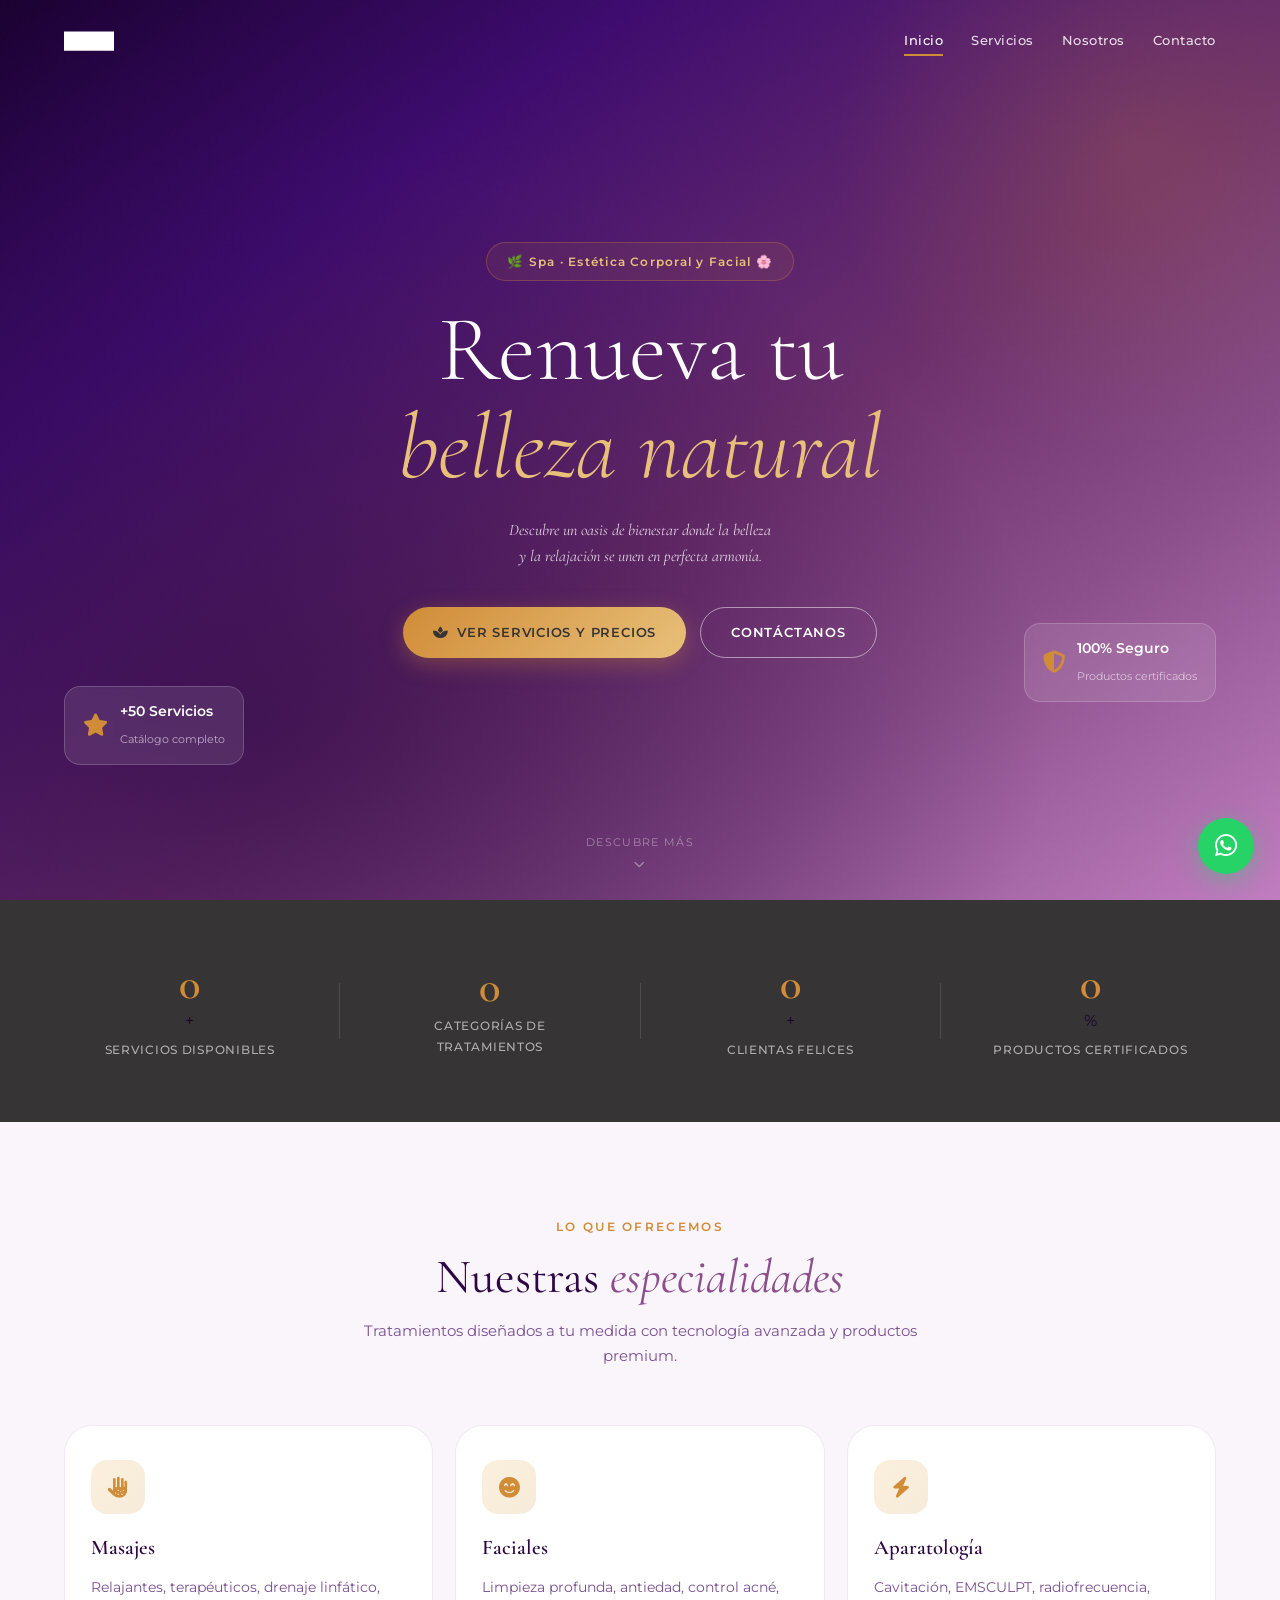
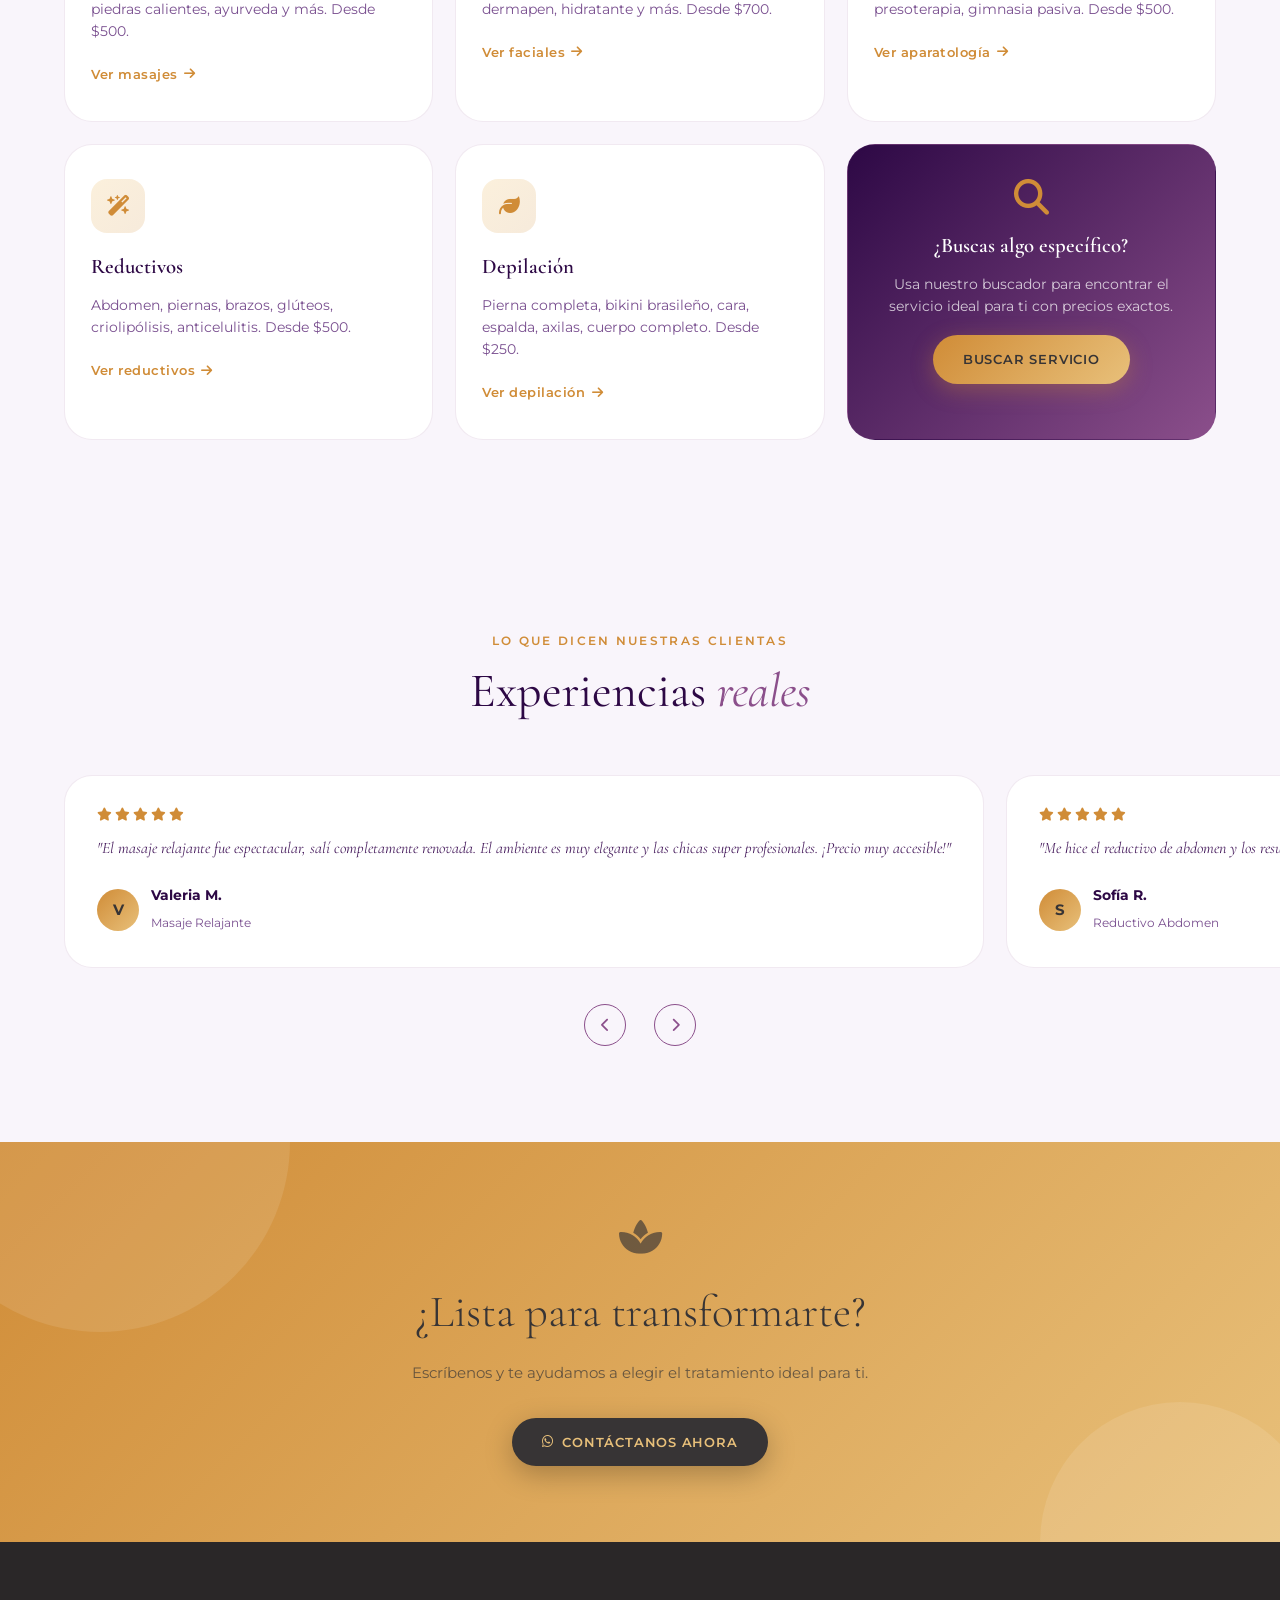
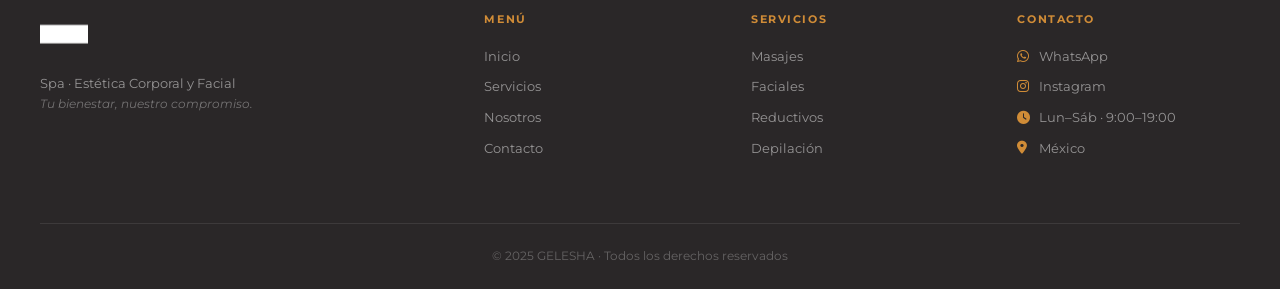
==== commit 66ecfcc4: "new version" ====
--- a/index.html
+++ b/index.html
@@ -4,27 +4,27 @@
   <meta charset="UTF-8" />
   <meta name="viewport" content="width=device-width, initial-scale=1.0" />
   <title>GELESHA — Spa · Estética Corporal y Facial</title>
-  <meta name="description" content="Spa, Estética Corporal y Facial en México. Masajes, faciales, depilación, aparatología y más. Consulta nuestro catálogo completo de servicios y precios." />
+  <meta name="description" content="Spa, Estética Corporal y Facial en México. Masajes, faciales, depilación, aparatología y más." />
   <link rel="preconnect" href="https://fonts.googleapis.com" />
   <link rel="preconnect" href="https://fonts.gstatic.com" crossorigin />
-  <link href="https://fonts.googleapis.com/css2?family=Cormorant+Garamond:ital,wght@0,300;0,400;0,600;1,300;1,400&family=Montserrat:wght@300;400;500;600&display=swap" rel="stylesheet" />
+  <link href="https://fonts.googleapis.com/css2?family=Cormorant+Garamond:ital,wght@0,300;0,400;0,600;1,300;1,400&family=Montserrat:wght@300;400;500;600;700&display=swap" rel="stylesheet" />
   <link rel="stylesheet" href="https://cdn.jsdelivr.net/npm/@fortawesome/fontawesome-free@6.4.0/css/all.min.css" />
   <link rel="stylesheet" href="css/style.css" />
 </head>
 <body>
 
-  <!-- ══ NAV ══════════════════════════════════════════════ -->
+  <!-- ══ NAV ══════════════════════════════════════════════════ -->
   <header class="navbar" id="navbar">
     <div class="nav-inner">
-      <a href="#hero" class="logo-link">
+      <a href="index.html" class="logo-link">
         <img src="images/logo.png" alt="GELESHA" class="logo-img" />
       </a>
       <nav class="nav-links" id="navLinks">
-        <a href="#servicios">Servicios</a>
-        <a href="#catalogo">Catálogo</a>
-        <a href="#nosotros">Nosotros</a>
-        <a href="#testimonios">Reseñas</a>
-        <a href="#contacto" class="btn-nav">Contacto</a>
+        <a href="index.html" class="active">Inicio</a>
+        <a href="servicios.html">Servicios</a>
+        <a href="nosotros.html">Nosotros</a>
+        <a href="contacto.html">Contacto</a>
+        
       </nav>
       <button class="hamburger" id="hamburger" aria-label="Menú">
         <span></span><span></span><span></span>
@@ -32,7 +32,7 @@
     </div>
   </header>
 
-  <!-- ══ HERO ═════════════════════════════════════════════ -->
+  <!-- ══ HERO ══════════════════════════════════════════════════ -->
   <section class="hero" id="hero">
     <div class="hero-overlay"></div>
     <div class="hero-content">
@@ -43,10 +43,10 @@
         y la relajación se unen en perfecta armonía.
       </p>
       <div class="hero-actions">
-        <a href="#catalogo" class="btn-primary">
+        <a href="servicios.html" class="btn-primary">
           <i class="fa-solid fa-spa"></i> Ver servicios y precios
         </a>
-        <a href="#contacto" class="btn-ghost">Contáctanos</a>
+        <a href="contacto.html" class="btn-ghost">Contáctanos</a>
       </div>
     </div>
     <div class="hero-scroll">
@@ -63,16 +63,16 @@
     </div>
   </section>
 
-  <!-- ══ STATS ═════════════════════════════════════════════ -->
+  <!-- ══ STATS ══════════════════════════════════════════════════ -->
   <section class="stats">
     <div class="stats-inner">
       <div class="stat">
-        <span class="stat-num" data-target="50">0</span>+
+        <span class="stat-num" data-target="62">0</span>+
         <p>Servicios disponibles</p>
       </div>
       <div class="stat-divider"></div>
       <div class="stat">
-        <span class="stat-num" data-target="4">0</span>
+        <span class="stat-num" data-target="6">0</span>
         <p>Categorías de tratamientos</p>
       </div>
       <div class="stat-divider"></div>
@@ -88,7 +88,7 @@
     </div>
   </section>
 
-  <!-- ══ SERVICIOS DESTACADOS ══════════════════════════════ -->
+  <!-- ══ CATEGORÍAS DESTACADAS ══════════════════════════════════ -->
   <section class="servicios section" id="servicios">
     <div class="container">
       <div class="section-header">
@@ -98,135 +98,53 @@
       </div>
       <div class="categorias-grid">
 
-        <div class="cat-card" data-delay="0">
+        <a href="servicios.html?cat=Masaje" class="cat-card" data-delay="0">
           <div class="cat-icon"><i class="fa-solid fa-hand-dots"></i></div>
           <h3>Masajes</h3>
           <p>Relajantes, terapéuticos, drenaje linfático, piedras calientes, ayurveda y más. Desde $500.</p>
-          <a href="#catalogo" class="cat-link">Ver masajes <i class="fa-solid fa-arrow-right"></i></a>
-        </div>
-
-        <div class="cat-card" data-delay="100">
+          <span class="cat-link">Ver masajes <i class="fa-solid fa-arrow-right"></i></span>
+        </a>
+
+        <a href="servicios.html?cat=Facial" class="cat-card" data-delay="100">
           <div class="cat-icon"><i class="fa-solid fa-face-smile-beam"></i></div>
           <h3>Faciales</h3>
           <p>Limpieza profunda, antiedad, control acné, dermapen, hidratante y más. Desde $700.</p>
-          <a href="#catalogo" class="cat-link">Ver faciales <i class="fa-solid fa-arrow-right"></i></a>
-        </div>
-
-        <div class="cat-card" data-delay="200">
+          <span class="cat-link">Ver faciales <i class="fa-solid fa-arrow-right"></i></span>
+        </a>
+
+        <a href="servicios.html?cat=Aparatologia" class="cat-card" data-delay="200">
           <div class="cat-icon"><i class="fa-solid fa-bolt"></i></div>
           <h3>Aparatología</h3>
           <p>Cavitación, EMSCULPT, radiofrecuencia, presoterapia, gimnasia pasiva. Desde $500.</p>
-          <a href="#catalogo" class="cat-link">Ver aparatología <i class="fa-solid fa-arrow-right"></i></a>
-        </div>
-
-        <div class="cat-card" data-delay="300">
+          <span class="cat-link">Ver aparatología <i class="fa-solid fa-arrow-right"></i></span>
+        </a>
+
+        <a href="servicios.html?cat=Reductivo" class="cat-card" data-delay="300">
           <div class="cat-icon"><i class="fa-solid fa-wand-magic-sparkles"></i></div>
           <h3>Reductivos</h3>
           <p>Abdomen, piernas, brazos, glúteos, criolipólisis, anticelulitis. Desde $500.</p>
-          <a href="#catalogo" class="cat-link">Ver reductivos <i class="fa-solid fa-arrow-right"></i></a>
-        </div>
-
-        <div class="cat-card" data-delay="400">
+          <span class="cat-link">Ver reductivos <i class="fa-solid fa-arrow-right"></i></span>
+        </a>
+
+        <a href="servicios.html?cat=Depilacion" class="cat-card" data-delay="400">
           <div class="cat-icon"><i class="fa-solid fa-leaf"></i></div>
           <h3>Depilación</h3>
           <p>Pierna completa, bikini brasileño, cara, espalda, axilas, cuerpo completo. Desde $250.</p>
-          <a href="#catalogo" class="cat-link">Ver depilación <i class="fa-solid fa-arrow-right"></i></a>
-        </div>
-
-        <div class="cat-card cat-card--cta" data-delay="500">
+          <span class="cat-link">Ver depilación <i class="fa-solid fa-arrow-right"></i></span>
+        </a>
+
+        <a href="servicios.html" class="cat-card cat-card--cta" data-delay="500">
           <i class="fa-solid fa-search cat-cta-icon"></i>
           <h3>¿Buscas algo específico?</h3>
           <p>Usa nuestro buscador para encontrar el servicio ideal para ti con precios exactos.</p>
-          <a href="#catalogo" class="btn-primary">Buscar servicio</a>
-        </div>
-
-      </div>
-    </div>
-  </section>
-
-  <!-- ══ CATÁLOGO + BUSCADOR ════════════════════════════════ -->
-  <section class="catalogo section" id="catalogo">
-    <div class="container">
-      <div class="section-header">
-        <p class="section-eyebrow">Catálogo completo</p>
-        <h2 class="section-title">Servicios y <em>Precios</em></h2>
-        <p class="section-desc">Consulta todos nuestros tratamientos con precios y duración. Usa el buscador para encontrar lo que necesitas.</p>
-      </div>
-
-      <!-- BUSCADOR -->
-      <div class="search-box">
-        <div class="search-input-wrap">
-          <i class="fa-solid fa-search search-ico"></i>
-          <input type="text" id="searchInput" placeholder="Buscar servicio… ej: masaje, facial, piernas…" autocomplete="off" />
-          <button class="search-clear" id="searchClear" aria-label="Limpiar">
-            <i class="fa-solid fa-xmark"></i>
-          </button>
-        </div>
-        <div class="search-filters" id="searchFilters">
-          <button class="filter-btn active" data-cat="todos">Todos</button>
-          <button class="filter-btn" data-cat="Masaje">Masajes</button>
-          <button class="filter-btn" data-cat="Facial">Faciales</button>
-          <button class="filter-btn" data-cat="Aparatologia">Aparatología</button>
-          <button class="filter-btn" data-cat="Reductivo">Reductivos</button>
-          <button class="filter-btn" data-cat="Depilacion">Depilación</button>
-          <button class="filter-btn" data-cat="Otros">Otros</button>
-        </div>
-        <p class="search-count" id="searchCount">Mostrando <strong id="countNum">0</strong> servicios</p>
-      </div>
-
-      <!-- GRID DE SERVICIOS -->
-      <div class="servicios-catalog" id="serviciosCatalog">
-        <!-- Generado por JS -->
-      </div>
-
-      <!-- Sin resultados -->
-      <div class="no-results" id="noResults" hidden>
-        <i class="fa-solid fa-face-frown-open"></i>
-        <h3>No encontramos ese servicio</h3>
-        <p>Intenta con otra palabra o <a href="#contacto">escríbenos</a> para más información.</p>
-      </div>
-    </div>
-  </section>
-
-  <!-- ══ NOSOTROS ══════════════════════════════════════════ -->
-  <section class="nosotros section" id="nosotros">
-    <div class="container nosotros-inner">
-      <div class="nosotros-visual">
-        <div class="visual-card visual-card--top">
-          <i class="fa-solid fa-certificate"></i>
-          <span>Especialistas certificadas</span>
-        </div>
-        <div class="visual-circle">
-          <div class="vc-ring vc-ring--1"></div>
-          <div class="vc-ring vc-ring--2"></div>
-          <img src="images/logo.png" alt="GELESHA" class="vc-logo" />
-        </div>
-        <div class="visual-card visual-card--bottom">
-          <i class="fa-solid fa-heart-pulse"></i>
-          <span>Tecnología avanzada</span>
-        </div>
-      </div>
-      <div class="nosotros-text">
-        <p class="section-eyebrow">Sobre nosotros</p>
-        <h2 class="section-title">Tu belleza,<br /><em>nuestro arte</em></h2>
-        <p>En <strong>Gelesha</strong> creemos que cada persona merece sentirse extraordinaria. Somos un oasis de bienestar diseñado para ofrecerte una experiencia única de descanso, renovación y cuidado personal.</p>
-        <p>Nuestro equipo de especialistas certificadas está comprometido con tu bienestar, usando productos de alta calidad y tecnología de vanguardia para resultados reales y duraderos.</p>
-        <ul class="nosotros-features">
-          <li><i class="fa-solid fa-check"></i> Diagnóstico personalizado en cada visita</li>
-          <li><i class="fa-solid fa-check"></i> Cavitación, RF, Presoterapia, EMSCULPT</li>
-          <li><i class="fa-solid fa-check"></i> Faciales con dermapen y tecnología antiedad</li>
-          <li><i class="fa-solid fa-check"></i> Masajes terapéuticos y de bienestar</li>
-          <li><i class="fa-solid fa-check"></i> Depilación profesional en todas las zonas</li>
-          <li><i class="fa-solid fa-check"></i> Ambiente cálido, elegante y profesional</li>
-        </ul>
-        <a href="#contacto" class="btn-primary">
-          Escríbenos <i class="fa-solid fa-arrow-right"></i>
-        </a>
-      </div>
-    </div>
-  </section>
-
-  <!-- ══ TESTIMONIOS ════════════════════════════════════════ -->
+          <span class="btn-primary">Buscar servicio</span>
+        </a>
+
+      </div>
+    </div>
+  </section>
+
+  <!-- ══ TESTIMONIOS ════════════════════════════════════════════ -->
   <section class="testimonios section" id="testimonios">
     <div class="container">
       <div class="section-header">
@@ -274,197 +192,55 @@
     </div>
   </section>
 
-  <!-- ══ CTA BANNER ════════════════════════════════════════ -->
+  <!-- ══ CTA BANNER ════════════════════════════════════════════ -->
   <section class="cta-banner">
     <div class="cta-inner">
       <i class="fa-solid fa-spa cta-icon"></i>
       <h2>¿Lista para transformarte?</h2>
       <p>Escríbenos y te ayudamos a elegir el tratamiento ideal para ti.</p>
-      <a href="#contacto" class="btn-primary-dark">
+      <a href="contacto.html" class="btn-primary-dark">
         <i class="fa-brands fa-whatsapp"></i> Contáctanos ahora
       </a>
     </div>
   </section>
 
-  <!-- ══ CONTACTO ══════════════════════════════════════════ -->
-  <section class="contacto section" id="contacto">
-    <div class="container contacto-inner">
-      <div class="contacto-info">
-        <p class="section-eyebrow">Contáctanos</p>
-        <h2 class="section-title">¿Tienes<br /><em>preguntas?</em></h2>
-        <p>Estamos aquí para asesorarte y ayudarte a encontrar el tratamiento perfecto para ti.</p>
-        <div class="contact-items">
-          <div class="contact-item">
-            <div class="ci-icon"><i class="fa-brands fa-whatsapp"></i></div>
-            <div><strong>WhatsApp</strong><span>Escríbenos directo</span></div>
-          </div>
-          <div class="contact-item">
-            <div class="ci-icon"><i class="fa-brands fa-instagram"></i></div>
-            <div><strong>Instagram</strong><span>Síguenos en redes</span></div>
-          </div>
-          <div class="contact-item">
-            <div class="ci-icon"><i class="fa-solid fa-clock"></i></div>
-            <div><strong>Horarios</strong><span>Lunes a Sábado · 9:00 – 19:00</span></div>
-          </div>
-          <div class="contact-item">
-            <div class="ci-icon"><i class="fa-solid fa-location-dot"></i></div>
-            <div><strong>Ubicación</strong><span>México</span></div>
-          </div>
-        </div>
-      </div>
-      <div class="contacto-form">
-        <div class="form-header">
-          <h3>Envíanos un mensaje</h3>
-          <p>Te responderemos lo antes posible.</p>
-        </div>
-        <form id="reservaForm" novalidate>
-          <div class="form-group">
-            <label for="nombre">Nombre completo *</label>
-            <input type="text" id="nombre" placeholder="Ej. María García" required />
-          </div>
-          <div class="form-row">
-            <div class="form-group">
-              <label for="telefono">Teléfono *</label>
-              <input type="tel" id="telefono" placeholder="+52 (000) 000-0000" required />
-            </div>
-            <div class="form-group">
-              <label for="email">Correo electrónico</label>
-              <input type="email" id="email" placeholder="tu@correo.com" />
-            </div>
-          </div>
-          <div class="form-group">
-            <label for="servicio">Servicio de interés *</label>
-            <select id="servicio" required>
-              <option value="" disabled selected>Selecciona un servicio</option>
-              <optgroup label="💆 Masajes">
-                <option>Masaje Relajante</option>
-                <option>Masaje Tejido Profundo</option>
-                <option>Masaje Piedras Calientes</option>
-                <option>Masaje Deportivo</option>
-                <option>Drenaje Linfático Manual</option>
-                <option>Masaje Sueco</option>
-                <option>Masaje Chakras</option>
-                <option>Masaje Ayurveda</option>
-                <option>Masaje Shantala</option>
-                <option>Masaje Terapéutico</option>
-                <option>Masaje Piernas Cansadas</option>
-                <option>Yoga Facial</option>
-              </optgroup>
-              <optgroup label="✨ Faciales">
-                <option>Limpieza Facial Profunda</option>
-                <option>Facial Antiedad</option>
-                <option>Control Acné</option>
-                <option>Facial Descongestivo</option>
-                <option>Facial Despigmentante</option>
-                <option>Facial Hidratante</option>
-                <option>Dermapen</option>
-                <option>Hidralips</option>
-              </optgroup>
-              <optgroup label="⚡ Aparatología y Reductivos">
-                <option>Cavitación</option>
-                <option>EMSCULPT</option>
-                <option>Radio + Metalo o Madero</option>
-                <option>Presoterapia</option>
-                <option>Gimnasia Pasiva</option>
-                <option>Reductivo Abdomen</option>
-                <option>Reductivo Piernas</option>
-                <option>Reductivo Brazos</option>
-                <option>Reductivo Papada</option>
-                <option>Levantamiento de Glúteos</option>
-                <option>Criolipólisis Abdomen</option>
-                <option>Criolipólisis Piernas</option>
-                <option>Criolipólisis Brazos</option>
-                <option>Reafirmante Abdomen</option>
-                <option>Reafirmante Piernas</option>
-                <option>Anticelulitis Piernas</option>
-              </optgroup>
-              <optgroup label="🌿 Depilación">
-                <option>Depilación Pierna Completa</option>
-                <option>Depilación Bikini Brasileño</option>
-                <option>Depilación Media Pierna</option>
-                <option>Depilación Muslo</option>
-                <option>Depilación Brazo</option>
-                <option>Depilación Axilas</option>
-                <option>Depilación Cara Completa</option>
-                <option>Depilación Cuerpo Completo</option>
-                <option>Depilación Abdomen</option>
-                <option>Depilación Espalda</option>
-              </optgroup>
-              <optgroup label="💎 Otros">
-                <option>Carboxiterapia</option>
-                <option>Reflexología de Pies / Manos</option>
-                <option>Exfoliación de Pies</option>
-                <option>Manos y Pies de Seda</option>
-                <option>Otro / Consulta general</option>
-              </optgroup>
-            </select>
-          </div>
-          <div class="form-group">
-            <label for="mensaje">Mensaje (opcional)</label>
-            <textarea id="mensaje" rows="4" placeholder="Cuéntanos sobre tu consulta, dudas o lo que necesitas…"></textarea>
-          </div>
-          <button type="submit" class="btn-primary btn-full">
-            Enviar mensaje <i class="fa-solid fa-paper-plane"></i>
-          </button>
-          <p class="form-note"><i class="fa-solid fa-lock"></i> Tu información es 100% confidencial.</p>
-          <div id="formMsg" class="form-msg" hidden></div>
-        </form>
-      </div>
-    </div>
-  </section>
-
-  <!-- ══ FOOTER ════════════════════════════════════════════ -->
+  <!-- ══ FOOTER ════════════════════════════════════════════════ -->
   <footer class="footer">
     <div class="footer-inner">
       <div class="footer-brand">
         <img src="images/logo.png" alt="GELESHA" class="footer-logo" />
-        <p>Spa · Estética Corporal y Facial. Un oasis de bienestar donde la belleza y la relajación se unen en perfecta armonía.</p>
-        <div class="footer-social">
-          <a href="#" aria-label="Instagram"><i class="fa-brands fa-instagram"></i></a>
-          <a href="#" aria-label="Facebook"><i class="fa-brands fa-facebook-f"></i></a>
-          <a href="#" aria-label="TikTok"><i class="fa-brands fa-tiktok"></i></a>
-          <a href="#" aria-label="WhatsApp"><i class="fa-brands fa-whatsapp"></i></a>
-        </div>
-      </div>
-      <div class="footer-links">
-        <h4>Masajes</h4>
-        <ul>
-          <li><a href="#catalogo">Relajante</a></li>
-          <li><a href="#catalogo">Tejido Profundo</a></li>
-          <li><a href="#catalogo">Piedras Calientes</a></li>
-          <li><a href="#catalogo">Drenaje Linfático</a></li>
-          <li><a href="#catalogo">Ayurveda</a></li>
-        </ul>
-      </div>
-      <div class="footer-links">
-        <h4>Faciales</h4>
-        <ul>
-          <li><a href="#catalogo">Limpieza Profunda</a></li>
-          <li><a href="#catalogo">Antiedad</a></li>
-          <li><a href="#catalogo">Control Acné</a></li>
-          <li><a href="#catalogo">Dermapen</a></li>
-          <li><a href="#catalogo">Despigmentante</a></li>
-        </ul>
-      </div>
-      <div class="footer-links">
-        <h4>Más servicios</h4>
-        <ul>
-          <li><a href="#catalogo">Cavitación</a></li>
-          <li><a href="#catalogo">Reductivos</a></li>
-          <li><a href="#catalogo">Depilación</a></li>
-          <li><a href="#nosotros">Sobre nosotros</a></li>
-          <li><a href="#contacto">Contacto</a></li>
-        </ul>
+        <p>Spa · Estética Corporal y Facial</p>
+        <p class="footer-tagline">Tu bienestar, nuestro compromiso.</p>
+      </div>
+      <div class="footer-nav">
+        <h4>Menú</h4>
+        <a href="index.html">Inicio</a>
+        <a href="servicios.html">Servicios</a>
+        <a href="nosotros.html">Nosotros</a>
+        <a href="contacto.html">Contacto</a>
+      </div>
+      <div class="footer-nav">
+        <h4>Servicios</h4>
+        <a href="servicios.html?cat=Masaje">Masajes</a>
+        <a href="servicios.html?cat=Facial">Faciales</a>
+        <a href="servicios.html?cat=Reductivo">Reductivos</a>
+        <a href="servicios.html?cat=Depilacion">Depilación</a>
+      </div>
+      <div class="footer-contact">
+        <h4>Contacto</h4>
+        <p><i class="fa-brands fa-whatsapp"></i> WhatsApp</p>
+        <p><i class="fa-brands fa-instagram"></i> Instagram</p>
+        <p><i class="fa-solid fa-clock"></i> Lun–Sáb · 9:00–19:00</p>
+        <p><i class="fa-solid fa-location-dot"></i> México</p>
       </div>
     </div>
     <div class="footer-bottom">
-      <p>&copy; 2026 GELESHA — Spa · Estética Corporal y Facial</p>
-      <p>Hecho con <i class="fa-solid fa-heart"></i> para tu bienestar</p>
+      <p>© 2025 GELESHA · Todos los derechos reservados</p>
     </div>
   </footer>
 
-  <!-- WhatsApp Float -->
-  <a href="https://wa.me/521000000000" class="wa-float" aria-label="WhatsApp" target="_blank" rel="noopener">
+  <!-- WhatsApp flotante -->
+  <a href="https://wa.me/529987388389" target="_blank" rel="noopener" class="whatsapp-float" aria-label="WhatsApp">
     <i class="fa-brands fa-whatsapp"></i>
   </a>
 
--- a/css/style.css
+++ b/css/style.css
@@ -335,21 +335,177 @@
 .form-msg.error   { background: rgba(239,68,68,.07); color: #dc2626; border: 1px solid rgba(239,68,68,.18); }
 
 /* ══════════════════════════════════════════════════════════
-   FOOTER
+   PAGE HERO (inner pages)
+══════════════════════════════════════════════════════════ */
+.page-hero {
+  padding: 140px 24px 80px;
+  background: linear-gradient(145deg, #1A0030 0%, #3D0B6E 40%, #6B2E6B 75%, #8B4F8B 100%);
+  text-align: center;
+  position: relative;
+  overflow: hidden;
+}
+.page-hero::after {
+  content: '';
+  position: absolute;
+  width: 500px; height: 500px;
+  border-radius: 50%;
+  background: radial-gradient(circle, rgba(208,140,55,.15) 0%, transparent 70%);
+  top: -200px; right: -100px;
+  pointer-events: none;
+}
+.page-hero-content { position: relative; z-index: 2; }
+.page-hero .section-eyebrow { color: var(--gold-light); }
+.page-hero .section-title { color: var(--white); margin-bottom: 12px; }
+.page-hero .section-title em { color: var(--gold-light); }
+.page-hero p { color: rgba(255,255,255,.75); font-size: .95rem; }
+
+/* ── Active nav link ────────────────────────────────────── */
+.nav-links a.active:not(.btn-nav) { color: var(--white); }
+.nav-links a.active:not(.btn-nav)::after { width: 100%; }
+
+/* ══════════════════════════════════════════════════════════
+   CATEGORY TABS (servicios.html)
+══════════════════════════════════════════════════════════ */
+.cat-tabs {
+  display: flex;
+  gap: 8px;
+  justify-content: center;
+  flex-wrap: wrap;
+  margin-bottom: 20px;
+}
+.cat-tab {
+  display: inline-flex;
+  align-items: center;
+  gap: 7px;
+  padding: 10px 20px;
+  border-radius: 50px;
+  border: 1.5px solid var(--border);
+  background: var(--white);
+  font-family: var(--font-sans);
+  font-size: .82rem;
+  font-weight: 600;
+  color: var(--text-light);
+  cursor: pointer;
+  transition: var(--transition);
+  box-shadow: var(--shadow-sm);
+}
+.cat-tab i { font-size: .9rem; }
+.cat-tab:hover { border-color: var(--purple-mid); color: var(--purple-mid); transform: translateY(-2px); }
+.cat-tab.active {
+  background: linear-gradient(135deg, var(--gold), var(--gold-light));
+  border-color: transparent;
+  color: var(--dark);
+  box-shadow: 0 6px 18px rgba(208,140,55,.3);
+  transform: translateY(-2px);
+}
+
+/* ══════════════════════════════════════════════════════════
+   VALORES (nosotros.html)
+══════════════════════════════════════════════════════════ */
+.valores-grid {
+  display: grid;
+  grid-template-columns: repeat(4, 1fr);
+  gap: 22px;
+}
+.valor-card {
+  background: var(--white);
+  border-radius: var(--radius-lg);
+  padding: 32px 24px;
+  text-align: center;
+  border: 1px solid var(--border);
+  transition: var(--transition);
+}
+.valor-card:hover { transform: translateY(-6px); box-shadow: var(--shadow-md); }
+.valor-icon {
+  width: 60px; height: 60px;
+  border-radius: 50%;
+  background: linear-gradient(135deg, var(--gold-pale), rgba(208,140,55,.2));
+  display: flex; align-items: center; justify-content: center;
+  font-size: 1.4rem;
+  color: var(--gold);
+  margin: 0 auto 16px;
+}
+.valor-card h3 {
+  font-family: var(--font-serif);
+  font-size: 1.25rem;
+  color: var(--purple-deep);
+  margin-bottom: 10px;
+}
+.valor-card p { font-size: .87rem; color: var(--text-light); line-height: 1.6; }
+
+/* ══════════════════════════════════════════════════════════
+   FOOTER (updated)
 ══════════════════════════════════════════════════════════ */
 .footer { background: var(--dark-2); color: var(--white); padding: 68px 24px 0; }
-.footer-inner { max-width: var(--max-w); margin: 0 auto; display: grid; grid-template-columns: 1.8fr 1fr 1fr 1fr; gap: 44px; padding-bottom: 56px; border-bottom: 1px solid rgba(255,255,255,.09); }
+.footer-inner {
+  max-width: var(--max-w); margin: 0 auto;
+  display: grid; grid-template-columns: 1.8fr 1fr 1fr 1fr;
+  gap: 44px; padding-bottom: 56px;
+  border-bottom: 1px solid rgba(255,255,255,.09);
+}
 .footer-logo  { height: 48px; width: auto; margin-bottom: 14px; filter: brightness(0) invert(1); }
-.footer-brand p { font-size: .83rem; color: rgba(255,255,255,.5); line-height: 1.7; margin-bottom: 22px; }
-.footer-social   { display: flex; gap: 9px; }
-.footer-social a { width: 36px; height: 36px; border-radius: 50%; border: 1px solid rgba(255,255,255,.16); display: flex; align-items: center; justify-content: center; font-size: .88rem; color: rgba(255,255,255,.6); transition: var(--transition); }
-.footer-social a:hover { background: var(--gold); border-color: var(--gold); color: var(--dark); transform: translateY(-3px); }
-.footer-links h4 { font-size: .7rem; font-weight: 700; letter-spacing: .14em; text-transform: uppercase; color: var(--gold); margin-bottom: 16px; }
-.footer-links ul { display: flex; flex-direction: column; gap: 8px; }
-.footer-links a  { font-size: .83rem; color: rgba(255,255,255,.5); transition: color var(--transition); }
-.footer-links a:hover { color: var(--white); }
-.footer-bottom   { max-width: var(--max-w); margin: 0 auto; padding: 22px 0; display: flex; align-items: center; justify-content: space-between; font-size: .75rem; color: rgba(255,255,255,.28); flex-wrap: wrap; gap: 6px; }
-.footer-bottom i { color: var(--gold); }
+.footer-brand p { font-size: .83rem; color: rgba(255,255,255,.5); line-height: 1.7; }
+.footer-tagline { color: rgba(255,255,255,.35) !important; font-size: .75rem !important; font-style: italic; }
+.footer-nav h4 { font-size: .7rem; font-weight: 700; letter-spacing: .14em; text-transform: uppercase; color: var(--gold); margin-bottom: 16px; }
+.footer-nav a  { display: block; font-size: .83rem; color: rgba(255,255,255,.5); margin-bottom: 8px; transition: color var(--transition); }
+.footer-nav a:hover { color: var(--white); }
+.footer-contact h4 { font-size: .7rem; font-weight: 700; letter-spacing: .14em; text-transform: uppercase; color: var(--gold); margin-bottom: 16px; }
+.footer-contact p  { font-size: .83rem; color: rgba(255,255,255,.5); margin-bottom: 8px; display: flex; align-items: center; gap: 8px; }
+.footer-contact p i { color: var(--gold); width: 14px; }
+.footer-bottom { max-width: var(--max-w); margin: 0 auto; padding: 22px 0; font-size: .75rem; color: rgba(255,255,255,.28); text-align: center; }
+
+/* ── Contact link ───────────────────────────────────────── */
+.contact-item--link { transition: var(--transition); border-radius: var(--radius-sm); padding: 8px; margin: -8px; }
+.contact-item--link:hover { background: var(--gold-pale); }
+
+/* ── Form success message ───────────────────────────────── */
+.form-success {
+  text-align: center;
+  padding: 32px;
+  background: rgba(208,140,55,.08);
+  border: 1.5px solid rgba(208,140,55,.25);
+  border-radius: var(--radius-md);
+  margin-bottom: 24px;
+}
+.form-success i { font-size: 2.5rem; color: var(--gold); margin-bottom: 10px; display: block; }
+.form-success h4 { font-family: var(--font-serif); font-size: 1.4rem; color: var(--purple-deep); margin-bottom: 6px; }
+.form-success p { font-size: .88rem; color: var(--text-light); }
+
+/* ── Submit button ──────────────────────────────────────── */
+.btn-submit {
+  width: 100%;
+  background: linear-gradient(135deg, var(--gold), var(--gold-light));
+  color: var(--dark);
+  border: none;
+  border-radius: 50px;
+  padding: 14px 28px;
+  font-family: var(--font-sans);
+  font-size: .88rem;
+  font-weight: 700;
+  letter-spacing: .05em;
+  text-transform: uppercase;
+  cursor: pointer;
+  display: flex;
+  align-items: center;
+  justify-content: center;
+  gap: 10px;
+  transition: var(--transition);
+  box-shadow: 0 6px 22px rgba(208,140,55,.3);
+}
+.btn-submit:hover { transform: translateY(-3px); box-shadow: 0 12px 34px rgba(208,140,55,.5); }
+
+/* WhatsApp flotante */
+.whatsapp-float {
+  position: fixed; bottom: 26px; right: 26px;
+  width: 56px; height: 56px; border-radius: 50%;
+  background: #25D366; color: var(--white);
+  font-size: 1.6rem;
+  display: flex; align-items: center; justify-content: center;
+  box-shadow: 0 6px 22px rgba(37,211,102,.42);
+  z-index: 990; transition: var(--transition);
+  animation: pulse 2.5s infinite;
+}
+.whatsapp-float:hover { transform: scale(1.1); }
 
 /* WhatsApp */
 .wa-float { position: fixed; bottom: 26px; right: 26px; width: 54px; height: 54px; border-radius: 50%; background: #25D366; color: var(--white); font-size: 1.5rem; display: flex; align-items: center; justify-content: center; box-shadow: 0 6px 22px rgba(37,211,102,.42); z-index: 990; transition: var(--transition); animation: pulse 2.5s infinite; }
@@ -377,8 +533,8 @@
   .nosotros-inner  { grid-template-columns: 1fr; gap: 56px; }
   .contacto-inner  { grid-template-columns: 1fr; gap: 44px; }
   .footer-inner    { grid-template-columns: 1fr 1fr; }
-  .footer-brand    { grid-column: span 2; }
   .badge           { display: none; }
+  .valores-grid    { grid-template-columns: repeat(2, 1fr); }
 }
 @media (max-width: 768px) {
   .section         { padding: 68px 0; }
@@ -396,11 +552,13 @@
   .testi-card      { min-width: 100%; }
   .contacto-form   { padding: 26px 20px; }
   .form-row        { grid-template-columns: 1fr; }
+  .footer-inner    { grid-template-columns: 1fr 1fr; }
+  .footer-bottom   { flex-direction: column; text-align: center; }
+  .valores-grid    { grid-template-columns: 1fr; }
+  .page-hero       { padding: 120px 24px 60px; }
+}
+@media (max-width: 480px) {
+  .cat-tabs        { gap: 6px; }
+  .cat-tab         { padding: 8px 14px; font-size: .75rem; }
   .footer-inner    { grid-template-columns: 1fr; }
-  .footer-brand    { grid-column: span 1; }
-  .footer-bottom   { flex-direction: column; text-align: center; }
-}
-@media (max-width: 480px) {
-  .search-filters  { gap: 6px; }
-  .filter-btn      { padding: 6px 13px; font-size: .72rem; }
-}
+}
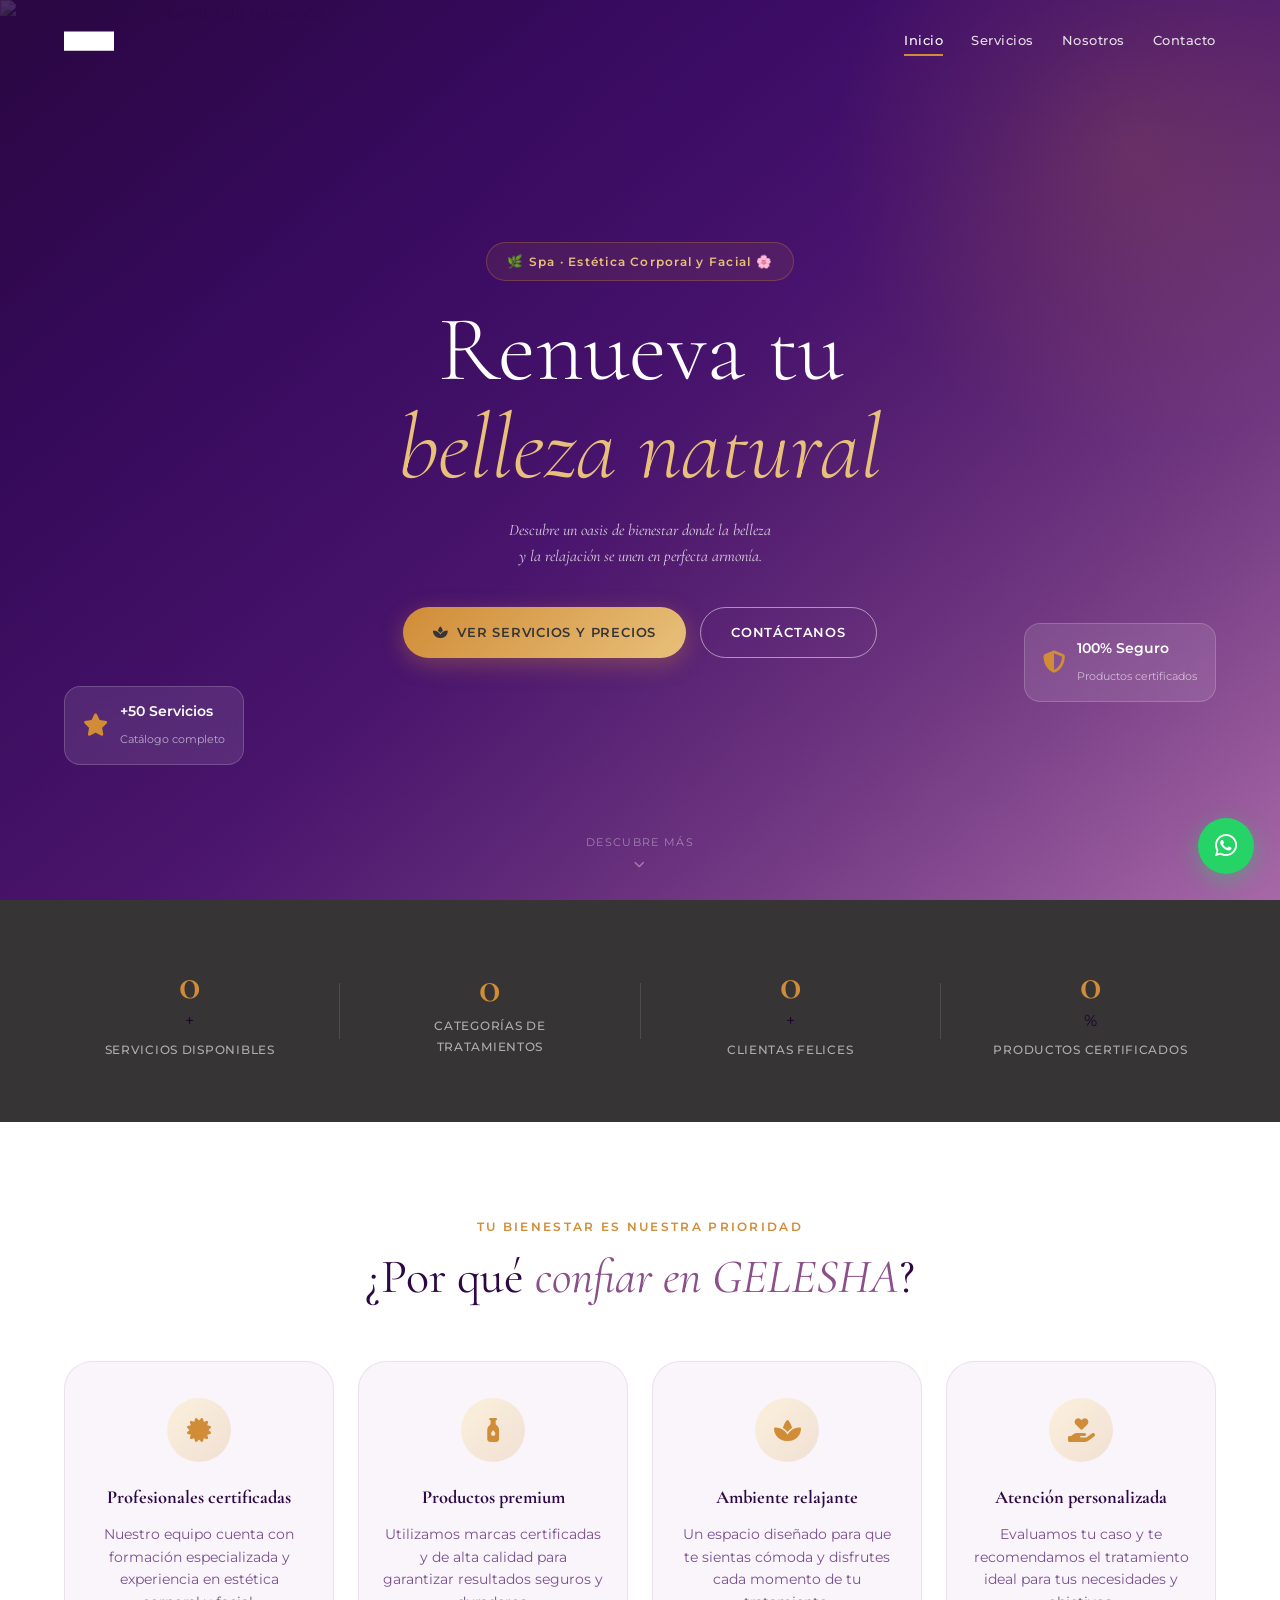
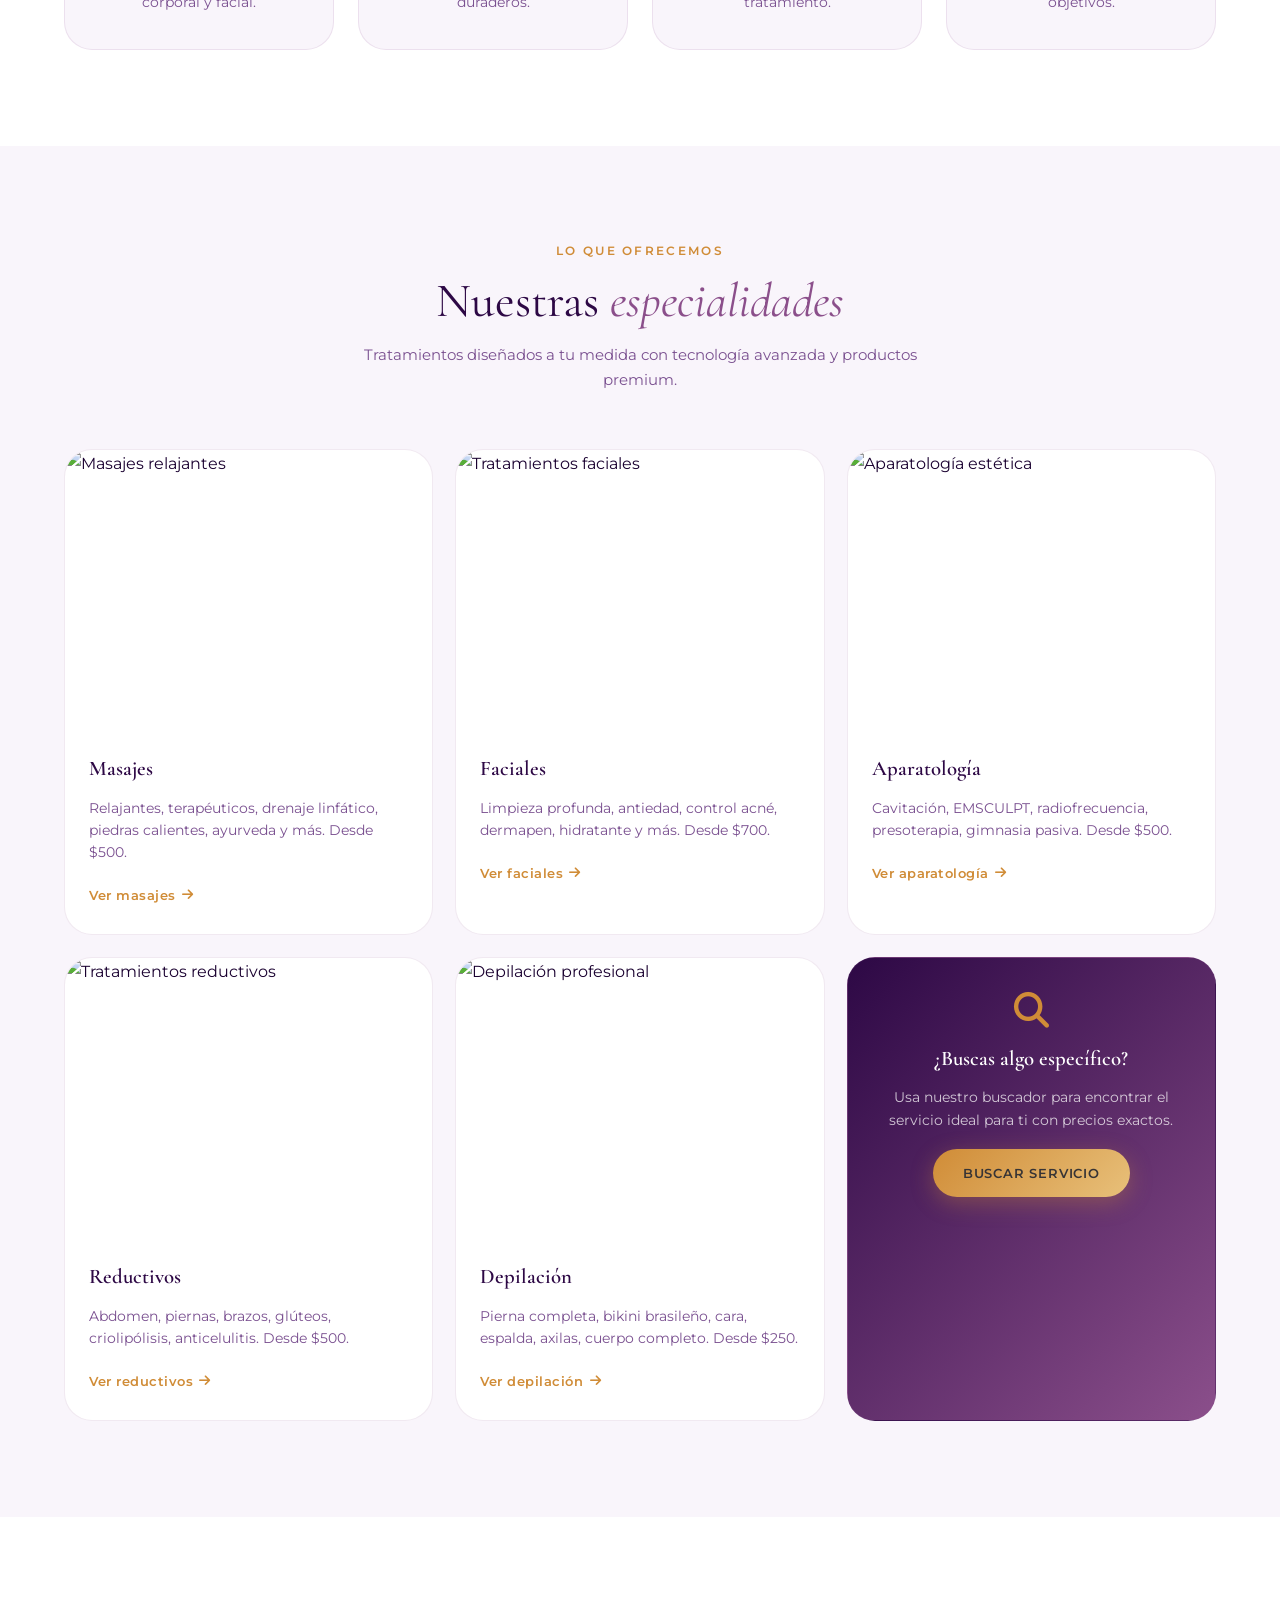
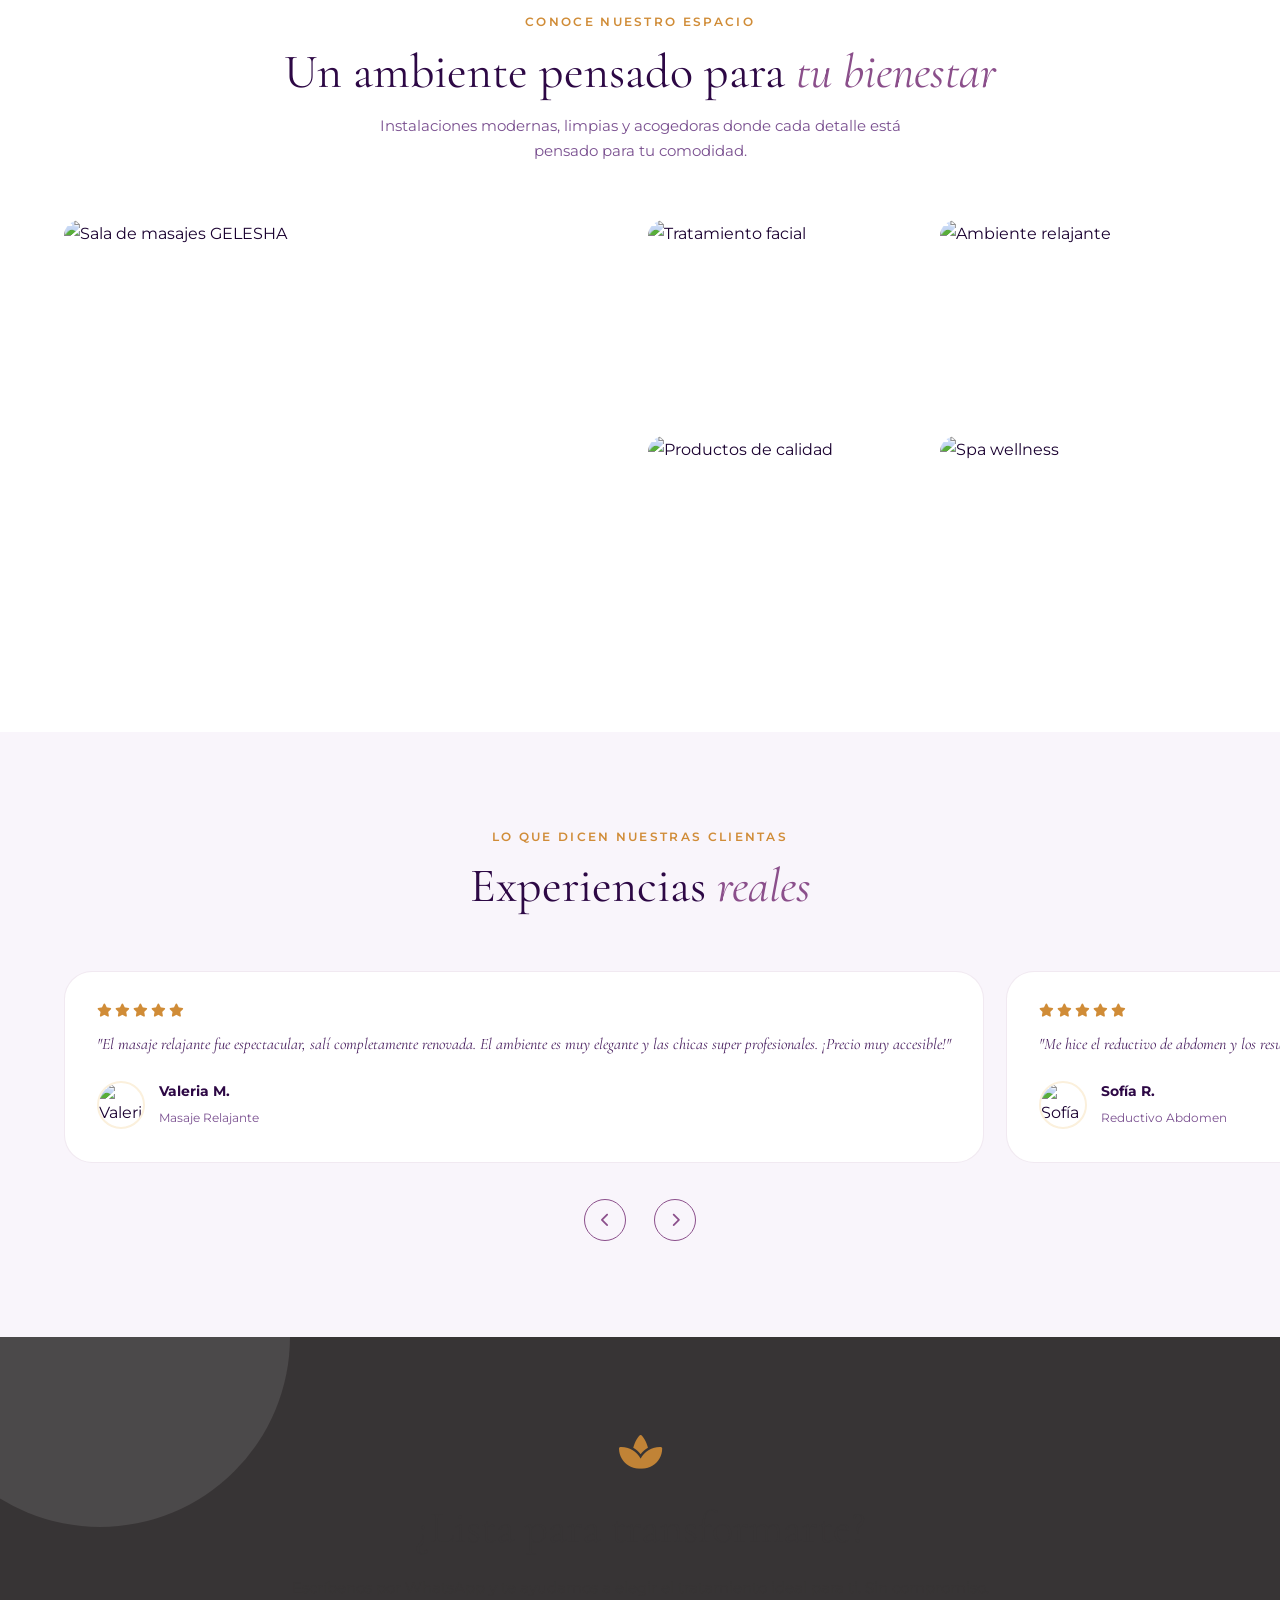
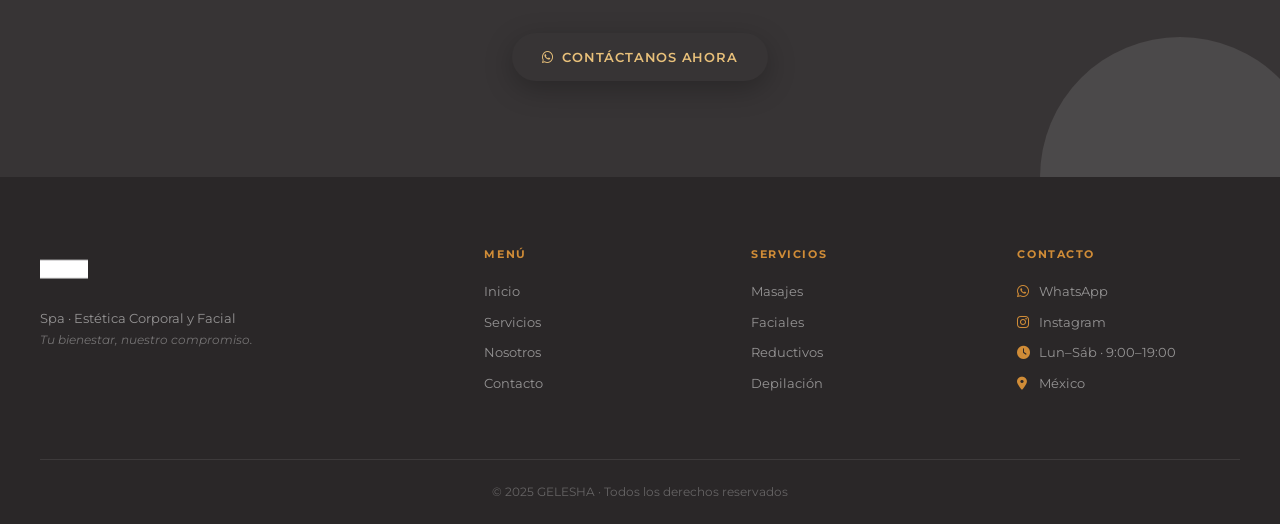
==== commit f0408efc: "mejoras visuales" ====
--- a/index.html
+++ b/index.html
@@ -33,7 +33,10 @@
   </header>
 
   <!-- ══ HERO ══════════════════════════════════════════════════ -->
-  <section class="hero" id="hero">
+  <section class="hero hero--with-media" id="hero">
+    <div class="hero-media">
+      <img src="https://images.unsplash.com/photo-1544161515-4ab6ce6db874?w=1920&q=85" alt="Spa GELESHA - ambiente de relajación" class="hero-bg-img" loading="eager" />
+    </div>
     <div class="hero-overlay"></div>
     <div class="hero-content">
       <p class="hero-eyebrow">🌿 Spa · Estética Corporal y Facial 🌸</p>
@@ -88,6 +91,38 @@
     </div>
   </section>
 
+  <!-- ══ POR QUÉ ELEGIRNOS (Confianza) ════════════════════════════ -->
+  <section class="confianza section">
+    <div class="container">
+      <div class="section-header">
+        <p class="section-eyebrow">Tu bienestar es nuestra prioridad</p>
+        <h2 class="section-title">¿Por qué <em>confiar en GELESHA</em>?</h2>
+      </div>
+      <div class="confianza-grid">
+        <div class="confianza-card">
+          <div class="confianza-icon"><i class="fa-solid fa-certificate"></i></div>
+          <h3>Profesionales certificadas</h3>
+          <p>Nuestro equipo cuenta con formación especializada y experiencia en estética corporal y facial.</p>
+        </div>
+        <div class="confianza-card">
+          <div class="confianza-icon"><i class="fa-solid fa-bottle-droplet"></i></div>
+          <h3>Productos premium</h3>
+          <p>Utilizamos marcas certificadas y de alta calidad para garantizar resultados seguros y duraderos.</p>
+        </div>
+        <div class="confianza-card">
+          <div class="confianza-icon"><i class="fa-solid fa-spa"></i></div>
+          <h3>Ambiente relajante</h3>
+          <p>Un espacio diseñado para que te sientas cómoda y disfrutes cada momento de tu tratamiento.</p>
+        </div>
+        <div class="confianza-card">
+          <div class="confianza-icon"><i class="fa-solid fa-hand-holding-heart"></i></div>
+          <h3>Atención personalizada</h3>
+          <p>Evaluamos tu caso y te recomendamos el tratamiento ideal para tus necesidades y objetivos.</p>
+        </div>
+      </div>
+    </div>
+  </section>
+
   <!-- ══ CATEGORÍAS DESTACADAS ══════════════════════════════════ -->
   <section class="servicios section" id="servicios">
     <div class="container">
@@ -98,39 +133,59 @@
       </div>
       <div class="categorias-grid">
 
-        <a href="servicios.html?cat=Masaje" class="cat-card" data-delay="0">
-          <div class="cat-icon"><i class="fa-solid fa-hand-dots"></i></div>
-          <h3>Masajes</h3>
-          <p>Relajantes, terapéuticos, drenaje linfático, piedras calientes, ayurveda y más. Desde $500.</p>
-          <span class="cat-link">Ver masajes <i class="fa-solid fa-arrow-right"></i></span>
-        </a>
-
-        <a href="servicios.html?cat=Facial" class="cat-card" data-delay="100">
-          <div class="cat-icon"><i class="fa-solid fa-face-smile-beam"></i></div>
-          <h3>Faciales</h3>
-          <p>Limpieza profunda, antiedad, control acné, dermapen, hidratante y más. Desde $700.</p>
-          <span class="cat-link">Ver faciales <i class="fa-solid fa-arrow-right"></i></span>
-        </a>
-
-        <a href="servicios.html?cat=Aparatologia" class="cat-card" data-delay="200">
-          <div class="cat-icon"><i class="fa-solid fa-bolt"></i></div>
-          <h3>Aparatología</h3>
-          <p>Cavitación, EMSCULPT, radiofrecuencia, presoterapia, gimnasia pasiva. Desde $500.</p>
-          <span class="cat-link">Ver aparatología <i class="fa-solid fa-arrow-right"></i></span>
-        </a>
-
-        <a href="servicios.html?cat=Reductivo" class="cat-card" data-delay="300">
-          <div class="cat-icon"><i class="fa-solid fa-wand-magic-sparkles"></i></div>
-          <h3>Reductivos</h3>
-          <p>Abdomen, piernas, brazos, glúteos, criolipólisis, anticelulitis. Desde $500.</p>
-          <span class="cat-link">Ver reductivos <i class="fa-solid fa-arrow-right"></i></span>
-        </a>
-
-        <a href="servicios.html?cat=Depilacion" class="cat-card" data-delay="400">
-          <div class="cat-icon"><i class="fa-solid fa-leaf"></i></div>
-          <h3>Depilación</h3>
-          <p>Pierna completa, bikini brasileño, cara, espalda, axilas, cuerpo completo. Desde $250.</p>
-          <span class="cat-link">Ver depilación <i class="fa-solid fa-arrow-right"></i></span>
+        <a href="servicios.html?cat=Masaje" class="cat-card cat-card--img" data-delay="0">
+          <div class="cat-card-img">
+            <img src="https://images.unsplash.com/photo-1544161515-4ab6ce6db874?w=600&q=80" alt="Masajes relajantes" loading="lazy" />
+          </div>
+          <div class="cat-card-body">
+            <h3>Masajes</h3>
+            <p>Relajantes, terapéuticos, drenaje linfático, piedras calientes, ayurveda y más. Desde $500.</p>
+            <span class="cat-link">Ver masajes <i class="fa-solid fa-arrow-right"></i></span>
+          </div>
+        </a>
+
+        <a href="servicios.html?cat=Facial" class="cat-card cat-card--img" data-delay="100">
+          <div class="cat-card-img">
+            <img src="https://images.unsplash.com/photo-1570172619644-dfd03ed5d881?w=600&q=80" alt="Tratamientos faciales" loading="lazy" />
+          </div>
+          <div class="cat-card-body">
+            <h3>Faciales</h3>
+            <p>Limpieza profunda, antiedad, control acné, dermapen, hidratante y más. Desde $700.</p>
+            <span class="cat-link">Ver faciales <i class="fa-solid fa-arrow-right"></i></span>
+          </div>
+        </a>
+
+        <a href="servicios.html?cat=Aparatologia" class="cat-card cat-card--img" data-delay="200">
+          <div class="cat-card-img">
+            <img src="https://images.unsplash.com/photo-1519823551278-64ac92734fb1?w=600&q=80" alt="Aparatología estética" loading="lazy" />
+          </div>
+          <div class="cat-card-body">
+            <h3>Aparatología</h3>
+            <p>Cavitación, EMSCULPT, radiofrecuencia, presoterapia, gimnasia pasiva. Desde $500.</p>
+            <span class="cat-link">Ver aparatología <i class="fa-solid fa-arrow-right"></i></span>
+          </div>
+        </a>
+
+        <a href="servicios.html?cat=Reductivo" class="cat-card cat-card--img" data-delay="300">
+          <div class="cat-card-img">
+            <img src="https://images.unsplash.com/photo-1518611012118-696072aa579a?w=600&q=80" alt="Tratamientos reductivos" loading="lazy" />
+          </div>
+          <div class="cat-card-body">
+            <h3>Reductivos</h3>
+            <p>Abdomen, piernas, brazos, glúteos, criolipólisis, anticelulitis. Desde $500.</p>
+            <span class="cat-link">Ver reductivos <i class="fa-solid fa-arrow-right"></i></span>
+          </div>
+        </a>
+
+        <a href="servicios.html?cat=Depilacion" class="cat-card cat-card--img" data-delay="400">
+          <div class="cat-card-img">
+            <img src="https://images.unsplash.com/photo-1522338140262-f46f5913618a?w=600&q=80" alt="Depilación profesional" loading="lazy" />
+          </div>
+          <div class="cat-card-body">
+            <h3>Depilación</h3>
+            <p>Pierna completa, bikini brasileño, cara, espalda, axilas, cuerpo completo. Desde $250.</p>
+            <span class="cat-link">Ver depilación <i class="fa-solid fa-arrow-right"></i></span>
+          </div>
         </a>
 
         <a href="servicios.html" class="cat-card cat-card--cta" data-delay="500">
@@ -140,6 +195,34 @@
           <span class="btn-primary">Buscar servicio</span>
         </a>
 
+      </div>
+    </div>
+  </section>
+
+  <!-- ══ GALERÍA / NUESTRO ESPACIO ═══════════════════════════════ -->
+  <section class="galeria section">
+    <div class="container">
+      <div class="section-header">
+        <p class="section-eyebrow">Conoce nuestro espacio</p>
+        <h2 class="section-title">Un ambiente pensado para <em>tu bienestar</em></h2>
+        <p class="section-desc">Instalaciones modernas, limpias y acogedoras donde cada detalle está pensado para tu comodidad.</p>
+      </div>
+      <div class="galeria-grid">
+        <div class="galeria-item galeria-item--large">
+          <img src="https://images.unsplash.com/photo-1544161515-4ab6ce6db874?w=800&q=80" alt="Sala de masajes GELESHA" loading="lazy" />
+        </div>
+        <div class="galeria-item">
+          <img src="https://images.unsplash.com/photo-1570172619644-dfd03ed5d881?w=600&q=80" alt="Tratamiento facial" loading="lazy" />
+        </div>
+        <div class="galeria-item">
+          <img src="https://images.unsplash.com/photo-1540555700478-4be289fbecef?w=600&q=80" alt="Ambiente relajante" loading="lazy" />
+        </div>
+        <div class="galeria-item">
+          <img src="https://images.unsplash.com/photo-1519823551278-64ac92734fb1?w=600&q=80" alt="Productos de calidad" loading="lazy" />
+        </div>
+        <div class="galeria-item">
+          <img src="https://images.unsplash.com/photo-1540555700478-4be289fbecef?w=600&q=80" alt="Spa wellness" loading="lazy" />
+        </div>
       </div>
     </div>
   </section>
@@ -156,31 +239,46 @@
         <div class="testi-card">
           <div class="testi-stars"><i class="fa-solid fa-star"></i><i class="fa-solid fa-star"></i><i class="fa-solid fa-star"></i><i class="fa-solid fa-star"></i><i class="fa-solid fa-star"></i></div>
           <p>"El masaje relajante fue espectacular, salí completamente renovada. El ambiente es muy elegante y las chicas super profesionales. ¡Precio muy accesible!"</p>
-          <div class="testi-author"><div class="testi-avatar">V</div><div><strong>Valeria M.</strong><small>Masaje Relajante</small></div></div>
+          <div class="testi-author">
+            <img src="https://images.unsplash.com/photo-1494790108377-be9c29b29330?w=100&h=100&fit=crop" alt="Valeria" class="testi-photo" loading="lazy" />
+            <div><strong>Valeria M.</strong><small>Masaje Relajante</small></div>
+          </div>
         </div>
 
         <div class="testi-card">
           <div class="testi-stars"><i class="fa-solid fa-star"></i><i class="fa-solid fa-star"></i><i class="fa-solid fa-star"></i><i class="fa-solid fa-star"></i><i class="fa-solid fa-star"></i></div>
           <p>"Me hice el reductivo de abdomen y los resultados son increíbles. Llevo 5 sesiones y ya noto una gran diferencia. Totalmente recomendada Gelesha."</p>
-          <div class="testi-author"><div class="testi-avatar">S</div><div><strong>Sofía R.</strong><small>Reductivo Abdomen</small></div></div>
+          <div class="testi-author">
+            <img src="https://images.unsplash.com/photo-1438761681033-6461ffad8d80?w=100&h=100&fit=crop" alt="Sofía" class="testi-photo" loading="lazy" />
+            <div><strong>Sofía R.</strong><small>Reductivo Abdomen</small></div>
+          </div>
         </div>
 
         <div class="testi-card">
           <div class="testi-stars"><i class="fa-solid fa-star"></i><i class="fa-solid fa-star"></i><i class="fa-solid fa-star"></i><i class="fa-solid fa-star"></i><i class="fa-solid fa-star"></i></div>
           <p>"La limpieza facial profunda dejó mi piel luminosa y fresca. Me explicaron todo el proceso y me recomendaron el plan perfecto para mi tipo de piel."</p>
-          <div class="testi-author"><div class="testi-avatar">A</div><div><strong>Andrea L.</strong><small>Limpieza Facial Profunda</small></div></div>
+          <div class="testi-author">
+            <img src="https://images.unsplash.com/photo-1534528741775-53994a69daeb?w=100&h=100&fit=crop" alt="Andrea" class="testi-photo" loading="lazy" />
+            <div><strong>Andrea L.</strong><small>Limpieza Facial Profunda</small></div>
+          </div>
         </div>
 
         <div class="testi-card">
           <div class="testi-stars"><i class="fa-solid fa-star"></i><i class="fa-solid fa-star"></i><i class="fa-solid fa-star"></i><i class="fa-solid fa-star"></i><i class="fa-solid fa-star-half-stroke"></i></div>
           <p>"Fui por la depilación bikini brasileño y quedé muy contenta. Fue rápido, profesional y sin dolor. El lugar está muy limpio y bien equipado."</p>
-          <div class="testi-author"><div class="testi-avatar">C</div><div><strong>Camila F.</strong><small>Depilación Bikini Brasileño</small></div></div>
+          <div class="testi-author">
+            <img src="https://images.unsplash.com/photo-1544005313-94ddf0286df2?w=100&h=100&fit=crop" alt="Camila" class="testi-photo" loading="lazy" />
+            <div><strong>Camila F.</strong><small>Depilación Bikini Brasileño</small></div>
+          </div>
         </div>
 
         <div class="testi-card">
           <div class="testi-stars"><i class="fa-solid fa-star"></i><i class="fa-solid fa-star"></i><i class="fa-solid fa-star"></i><i class="fa-solid fa-star"></i><i class="fa-solid fa-star"></i></div>
           <p>"El dermapen cambió mi piel completamente. Tenía manchas y cicatrices de acné y después de 3 sesiones casi ni se notan. Excelente inversión."</p>
-          <div class="testi-author"><div class="testi-avatar">M</div><div><strong>Mariana G.</strong><small>Dermapen</small></div></div>
+          <div class="testi-author">
+            <img src="https://images.unsplash.com/photo-1531746020798-e6953c6e8e04?w=100&h=100&fit=crop" alt="Mariana" class="testi-photo" loading="lazy" />
+            <div><strong>Mariana G.</strong><small>Dermapen</small></div>
+          </div>
         </div>
 
       </div>
@@ -193,12 +291,13 @@
   </section>
 
   <!-- ══ CTA BANNER ════════════════════════════════════════════ -->
-  <section class="cta-banner">
+  <section class="cta-banner cta-banner--img">
+    <div class="cta-banner-bg" style="background-image: url('https://images.unsplash.com/photo-1540555700478-4be289fbecef?w=1920&q=80');"></div>
     <div class="cta-inner">
       <i class="fa-solid fa-spa cta-icon"></i>
       <h2>¿Lista para transformarte?</h2>
-      <p>Escríbenos y te ayudamos a elegir el tratamiento ideal para ti.</p>
-      <a href="contacto.html" class="btn-primary-dark">
+      <p>Escríbenos por WhatsApp y te ayudamos a elegir el tratamiento ideal para ti. Sin compromiso.</p>
+      <a href="https://wa.me/529987388389?text=Hola%20GELESHA%2C%20me%20gustar%C3%ADa%20agendar%20una%20cita%20o%20informaci%C3%B3n%20sobre%20sus%20servicios" target="_blank" rel="noopener" class="btn-primary-dark">
         <i class="fa-brands fa-whatsapp"></i> Contáctanos ahora
       </a>
     </div>
--- a/css/style.css
+++ b/css/style.css
@@ -111,9 +111,19 @@
   display: flex; align-items: center; justify-content: center; overflow: hidden;
   background: linear-gradient(145deg, #1A0030 0%, #3D0B6E 25%, #6B2E6B 55%, #8B4F8B 75%, #C07DC0 100%);
 }
-.hero::before { content: ''; position: absolute; inset: 0; opacity: .25; pointer-events: none; background-image: url("data:image/svg+xml,%3Csvg viewBox='0 0 256 256' xmlns='http://www.w3.org/2000/svg'%3E%3Cfilter id='n'%3E%3CfeTurbulence type='fractalNoise' baseFrequency='.9' numOctaves='4' stitchTiles='stitch'/%3E%3C/filter%3E%3Crect width='100%25' height='100%25' filter='url(%23n)' opacity='.05'/%3E%3C/svg%3E"); }
-.hero::after  { content: ''; position: absolute; width: 600px; height: 600px; border-radius: 50%; background: radial-gradient(circle, rgba(208,140,55,.18) 0%, transparent 70%); top: -150px; right: -150px; pointer-events: none; }
-.hero-overlay { position: absolute; inset: 0; background: radial-gradient(ellipse at 20% 80%, rgba(45,8,69,.65) 0%, transparent 55%); }
+.hero--with-media .hero-media {
+  position: absolute; inset: 0; z-index: 0;
+}
+.hero-bg-img {
+  width: 100%; height: 100%; object-fit: cover;
+}
+.hero-overlay {
+  position: absolute; inset: 0; z-index: 1;
+  background: linear-gradient(135deg, rgba(45,8,69,.88) 0%, rgba(61,11,110,.75) 40%, rgba(139,79,139,.5) 100%);
+}
+.hero--with-media .hero-overlay { background: linear-gradient(135deg, rgba(45,8,69,.85) 0%, rgba(61,11,110,.7) 50%, rgba(139,79,139,.45) 100%); }
+.hero::before { content: ''; position: absolute; inset: 0; opacity: .15; pointer-events: none; z-index: 1; background-image: url("data:image/svg+xml,%3Csvg viewBox='0 0 256 256' xmlns='http://www.w3.org/2000/svg'%3E%3Cfilter id='n'%3E%3CfeTurbulence type='fractalNoise' baseFrequency='.9' numOctaves='4' stitchTiles='stitch'/%3E%3C/filter%3E%3Crect width='100%25' height='100%25' filter='url(%23n)' opacity='.05'/%3E%3C/svg%3E"); }
+.hero::after  { content: ''; position: absolute; width: 600px; height: 600px; border-radius: 50%; background: radial-gradient(circle, rgba(208,140,55,.18) 0%, transparent 70%); top: -150px; right: -150px; pointer-events: none; z-index: 1; }
 .hero-content { position: relative; z-index: 2; text-align: center; max-width: 720px; padding: 0 24px; animation: fadeUp .8s ease both; }
 .hero-eyebrow { display: inline-block; font-size: .78rem; font-weight: 600; letter-spacing: .1em; color: var(--gold-light); margin-bottom: 20px; border: 1px solid rgba(208,140,55,.3); padding: 8px 20px; border-radius: 50px; background: rgba(208,140,55,.1); }
 .hero-title   { font-family: var(--font-serif); font-weight: 300; font-size: clamp(3.2rem, 8vw, 5.8rem); line-height: 1.05; color: var(--white); margin-bottom: 22px; }
@@ -147,6 +157,13 @@
 .cat-card::before { content: ''; position: absolute; top: 0; left: 0; right: 0; height: 3px; background: linear-gradient(90deg, var(--gold), var(--gold-light), var(--purple-mid)); transform: scaleX(0); transform-origin: left; transition: transform var(--transition); }
 .cat-card:hover { transform: translateY(-7px); box-shadow: var(--shadow-lg); }
 .cat-card:hover::before { transform: scaleX(1); }
+/* Category card with image */
+.cat-card--img { padding: 0; overflow: hidden; display: flex; flex-direction: column; }
+.cat-card-img { aspect-ratio: 4/3; overflow: hidden; }
+.cat-card-img img { width: 100%; height: 100%; object-fit: cover; transition: transform var(--transition); }
+.cat-card--img:hover .cat-card-img img { transform: scale(1.06); }
+.cat-card-body { padding: 26px 24px; }
+.cat-card--img .cat-card-body h3 { margin-bottom: 10px; }
 .cat-icon { width: 54px; height: 54px; border-radius: var(--radius-md); background: linear-gradient(135deg, var(--gold-pale), rgba(208,140,55,.18)); display: flex; align-items: center; justify-content: center; font-size: 1.3rem; color: var(--gold); margin-bottom: 16px; }
 .cat-card h3 { font-family: var(--font-serif); font-size: 1.3rem; font-weight: 600; color: var(--purple-deep); margin-bottom: 10px; }
 .cat-card p  { font-size: .86rem; color: var(--text-light); line-height: 1.6; margin-bottom: 18px; }
@@ -278,6 +295,41 @@
 .nosotros-features li i { width: 20px; height: 20px; border-radius: 50%; background: rgba(208,140,55,.2); display: flex; align-items: center; justify-content: center; font-size: .6rem; color: var(--gold); flex-shrink: 0; }
 
 /* ══════════════════════════════════════════════════════════
+   CONFIANZA (Por qué elegirnos)
+══════════════════════════════════════════════════════════ */
+.confianza { background: var(--white); }
+.confianza-grid { display: grid; grid-template-columns: repeat(4, 1fr); gap: 24px; }
+.confianza-card {
+  text-align: center; padding: 36px 24px;
+  background: var(--off-white); border-radius: var(--radius-lg);
+  border: 1px solid var(--border); transition: var(--transition);
+}
+.confianza-card:hover { transform: translateY(-6px); box-shadow: var(--shadow-md); background: var(--white); }
+.confianza-icon {
+  width: 64px; height: 64px; margin: 0 auto 20px;
+  border-radius: 50%; background: linear-gradient(135deg, var(--gold-pale), rgba(208,140,55,.2));
+  display: flex; align-items: center; justify-content: center;
+  font-size: 1.5rem; color: var(--gold);
+}
+.confianza-card h3 { font-family: var(--font-serif); font-size: 1.15rem; color: var(--purple-deep); margin-bottom: 10px; }
+.confianza-card p { font-size: .85rem; color: var(--text-light); line-height: 1.65; }
+
+/* ══════════════════════════════════════════════════════════
+   GALERÍA
+══════════════════════════════════════════════════════════ */
+.galeria { background: var(--white); }
+.galeria-grid {
+  display: grid;
+  grid-template-columns: repeat(4, 1fr);
+  grid-template-rows: repeat(2, 200px);
+  gap: 16px;
+}
+.galeria-item { border-radius: var(--radius-md); overflow: hidden; position: relative; }
+.galeria-item img { width: 100%; height: 100%; object-fit: cover; transition: transform var(--transition); }
+.galeria-item:hover img { transform: scale(1.08); }
+.galeria-item--large { grid-column: span 2; grid-row: span 2; }
+
+/* ══════════════════════════════════════════════════════════
    TESTIMONIOS
 ══════════════════════════════════════════════════════════ */
 .testimonios { background: var(--off-white); overflow: hidden; }
@@ -286,7 +338,8 @@
 .testi-card:hover { box-shadow: var(--shadow-md); transform: translateY(-4px); }
 .testi-stars { color: var(--gold); font-size: .82rem; margin-bottom: 14px; display: flex; gap: 3px; }
 .testi-card p { font-family: var(--font-serif); font-style: italic; font-size: 1rem; color: var(--text-mid); line-height: 1.7; margin-bottom: 22px; }
-.testi-author { display: flex; align-items: center; gap: 12px; }
+.testi-author { display: flex; align-items: center; gap: 14px; }
+.testi-photo { width: 48px; height: 48px; border-radius: 50%; object-fit: cover; flex-shrink: 0; border: 2px solid var(--gold-pale); }
 .testi-avatar { width: 42px; height: 42px; border-radius: 50%; background: linear-gradient(135deg, var(--gold), var(--gold-light)); color: var(--dark); display: flex; align-items: center; justify-content: center; font-weight: 700; font-size: .95rem; flex-shrink: 0; }
 .testi-author strong { display: block; font-size: .86rem; color: var(--purple-deep); }
 .testi-author small  { font-size: .73rem; color: var(--text-light); }
@@ -301,8 +354,18 @@
    CTA BANNER
 ══════════════════════════════════════════════════════════ */
 .cta-banner { background: linear-gradient(135deg, var(--gold) 0%, var(--gold-light) 100%); padding: 76px 24px; text-align: center; position: relative; overflow: hidden; }
-.cta-banner::before { content: ''; position: absolute; width: 380px; height: 380px; border-radius: 50%; background: rgba(255,255,255,.1); top: -190px; left: -90px; }
-.cta-banner::after  { content: ''; position: absolute; width: 280px; height: 280px; border-radius: 50%; background: rgba(255,255,255,.1); bottom: -140px; right: -40px; }
+.cta-banner--img { background: var(--dark); padding: 96px 24px; }
+.cta-banner-bg {
+  position: absolute; inset: 0;
+  background-size: cover; background-position: center;
+  opacity: .35;
+}
+.cta-banner--img .cta-inner { position: relative; z-index: 2; }
+.cta-banner--img h2 { color: var(--white); }
+.cta-banner--img p { color: rgba(255,255,255,.85); }
+.cta-banner--img .cta-icon { color: var(--gold); opacity: .9; }
+.cta-banner::before { content: ''; position: absolute; width: 380px; height: 380px; border-radius: 50%; background: rgba(255,255,255,.1); top: -190px; left: -90px; z-index: 1; }
+.cta-banner::after  { content: ''; position: absolute; width: 280px; height: 280px; border-radius: 50%; background: rgba(255,255,255,.1); bottom: -140px; right: -40px; z-index: 1; }
 .cta-inner { position: relative; z-index: 1; }
 .cta-icon  { font-size: 2.4rem; color: var(--dark); margin-bottom: 18px; display: block; opacity: .65; }
 .cta-banner h2 { font-family: var(--font-serif); font-size: clamp(1.8rem, 4vw, 2.8rem); font-weight: 300; color: var(--dark); margin-bottom: 10px; }
@@ -530,6 +593,9 @@
 ══════════════════════════════════════════════════════════ */
 @media (max-width: 1024px) {
   .categorias-grid { grid-template-columns: repeat(2, 1fr); }
+  .confianza-grid  { grid-template-columns: repeat(2, 1fr); }
+  .galeria-grid    { grid-template-columns: repeat(2, 1fr); grid-template-rows: repeat(3, 180px); }
+  .galeria-item--large { grid-column: span 2; grid-row: span 1; }
   .nosotros-inner  { grid-template-columns: 1fr; gap: 56px; }
   .contacto-inner  { grid-template-columns: 1fr; gap: 44px; }
   .footer-inner    { grid-template-columns: 1fr 1fr; }
@@ -548,6 +614,9 @@
   .stat-divider    { width: 56px; height: 1px; }
   .stat            { padding: 12px 22px; }
   .categorias-grid { grid-template-columns: 1fr; }
+  .confianza-grid  { grid-template-columns: 1fr; }
+  .galeria-grid    { grid-template-columns: 1fr; grid-template-rows: repeat(5, 220px); }
+  .galeria-item--large { grid-row: span 1; }
   .servicios-catalog { grid-template-columns: 1fr; }
   .testi-card      { min-width: 100%; }
   .contacto-form   { padding: 26px 20px; }
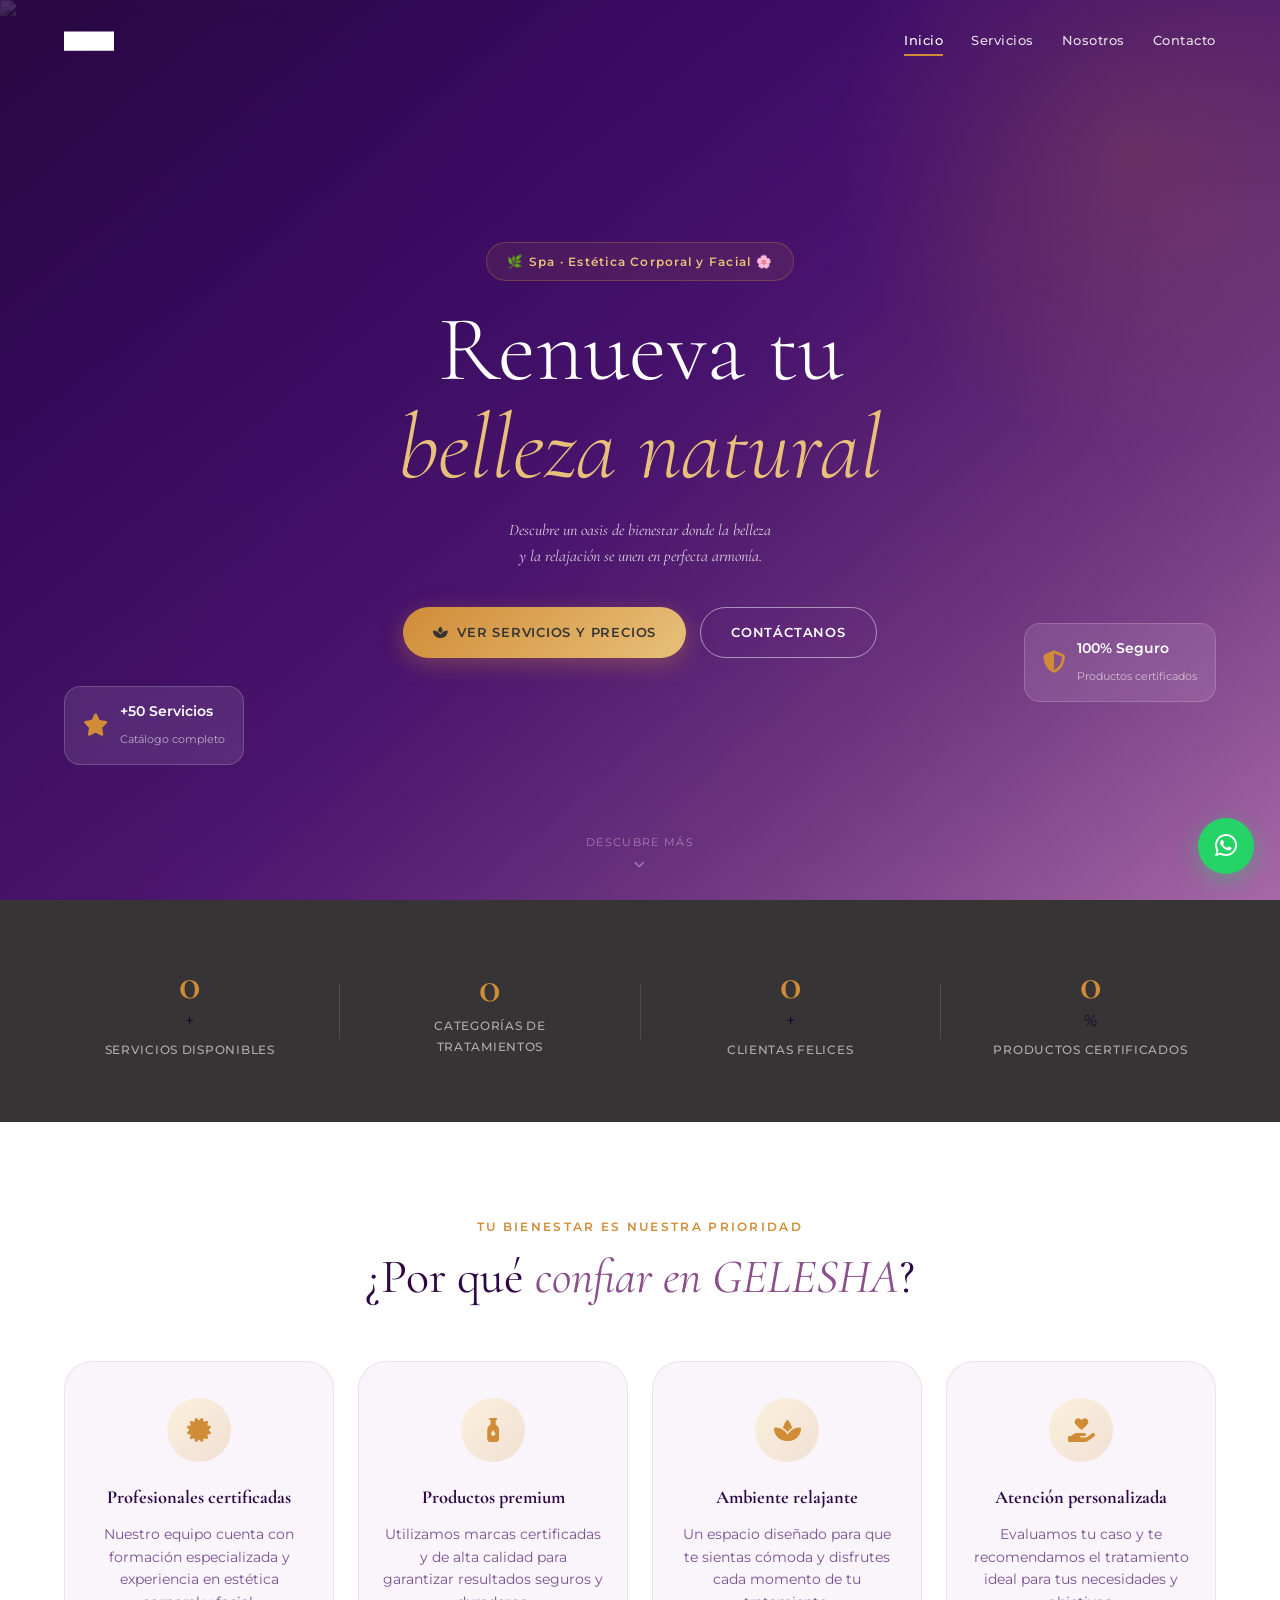
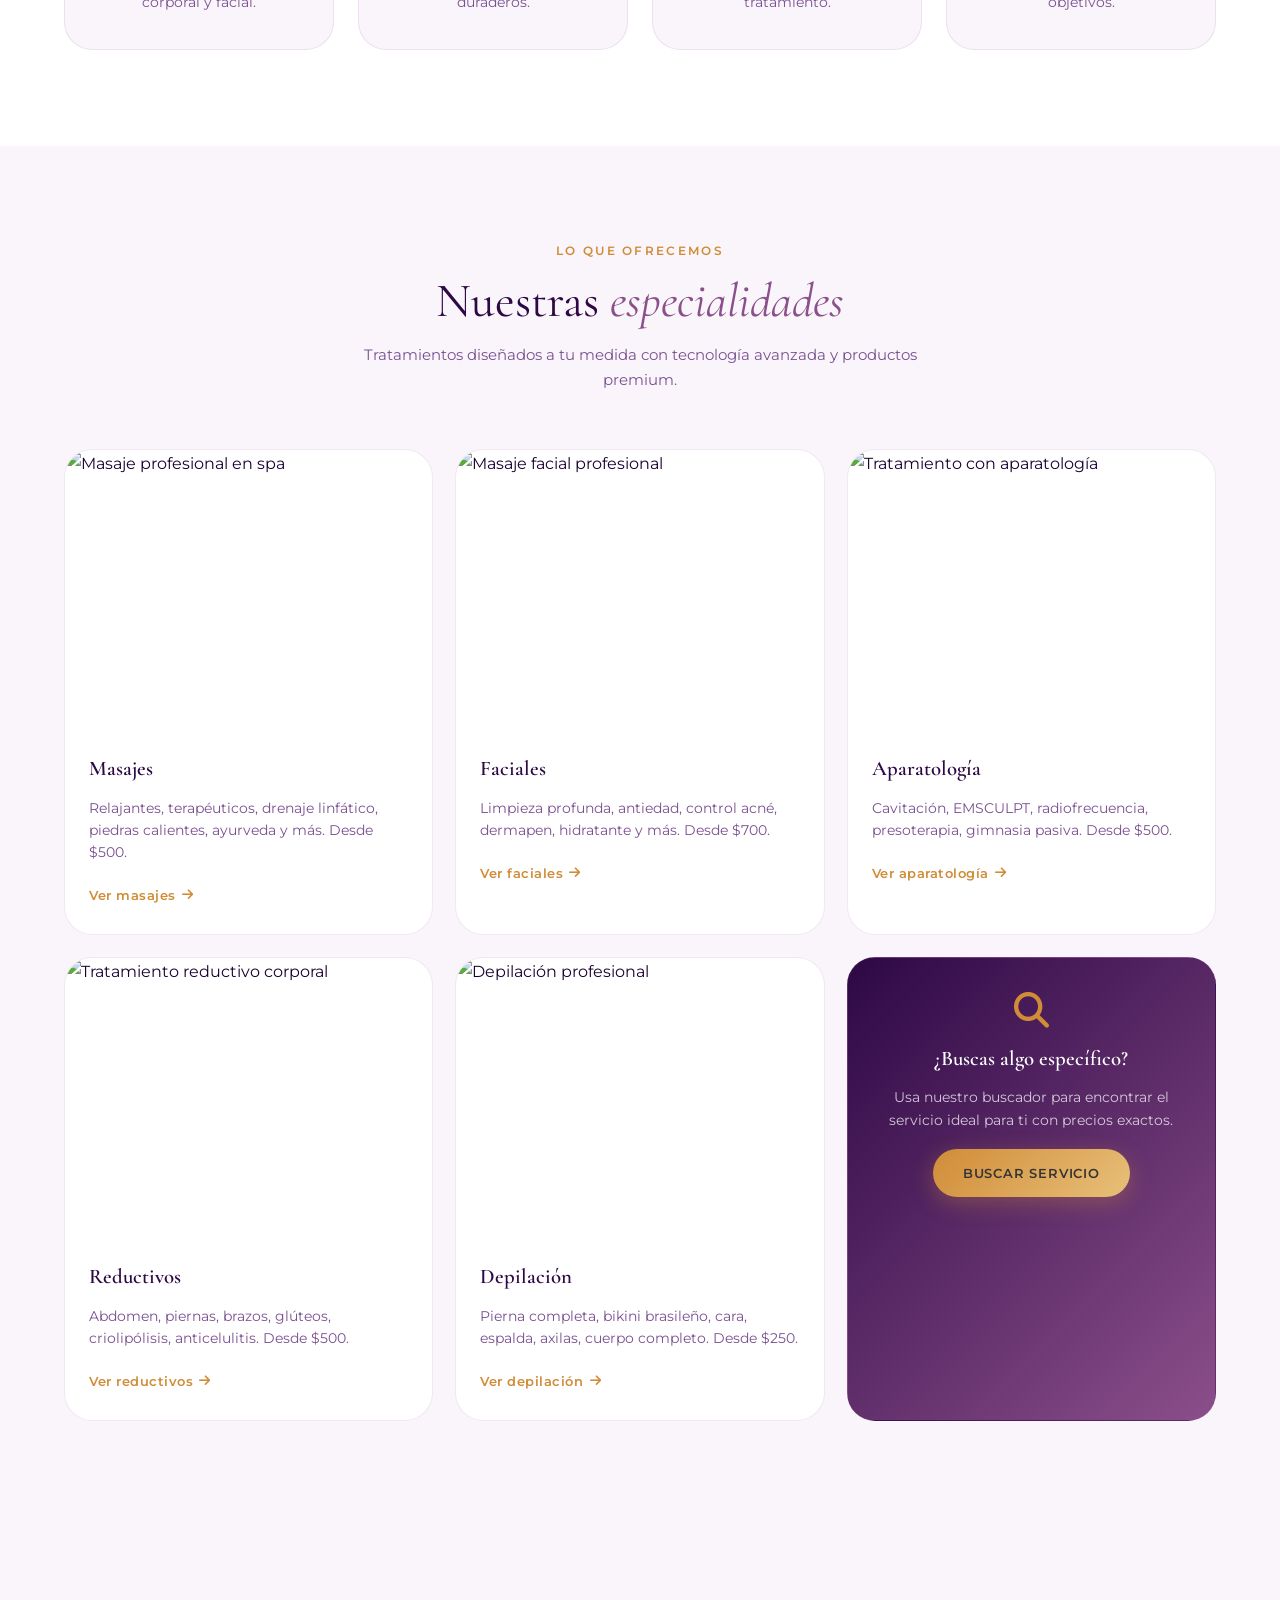
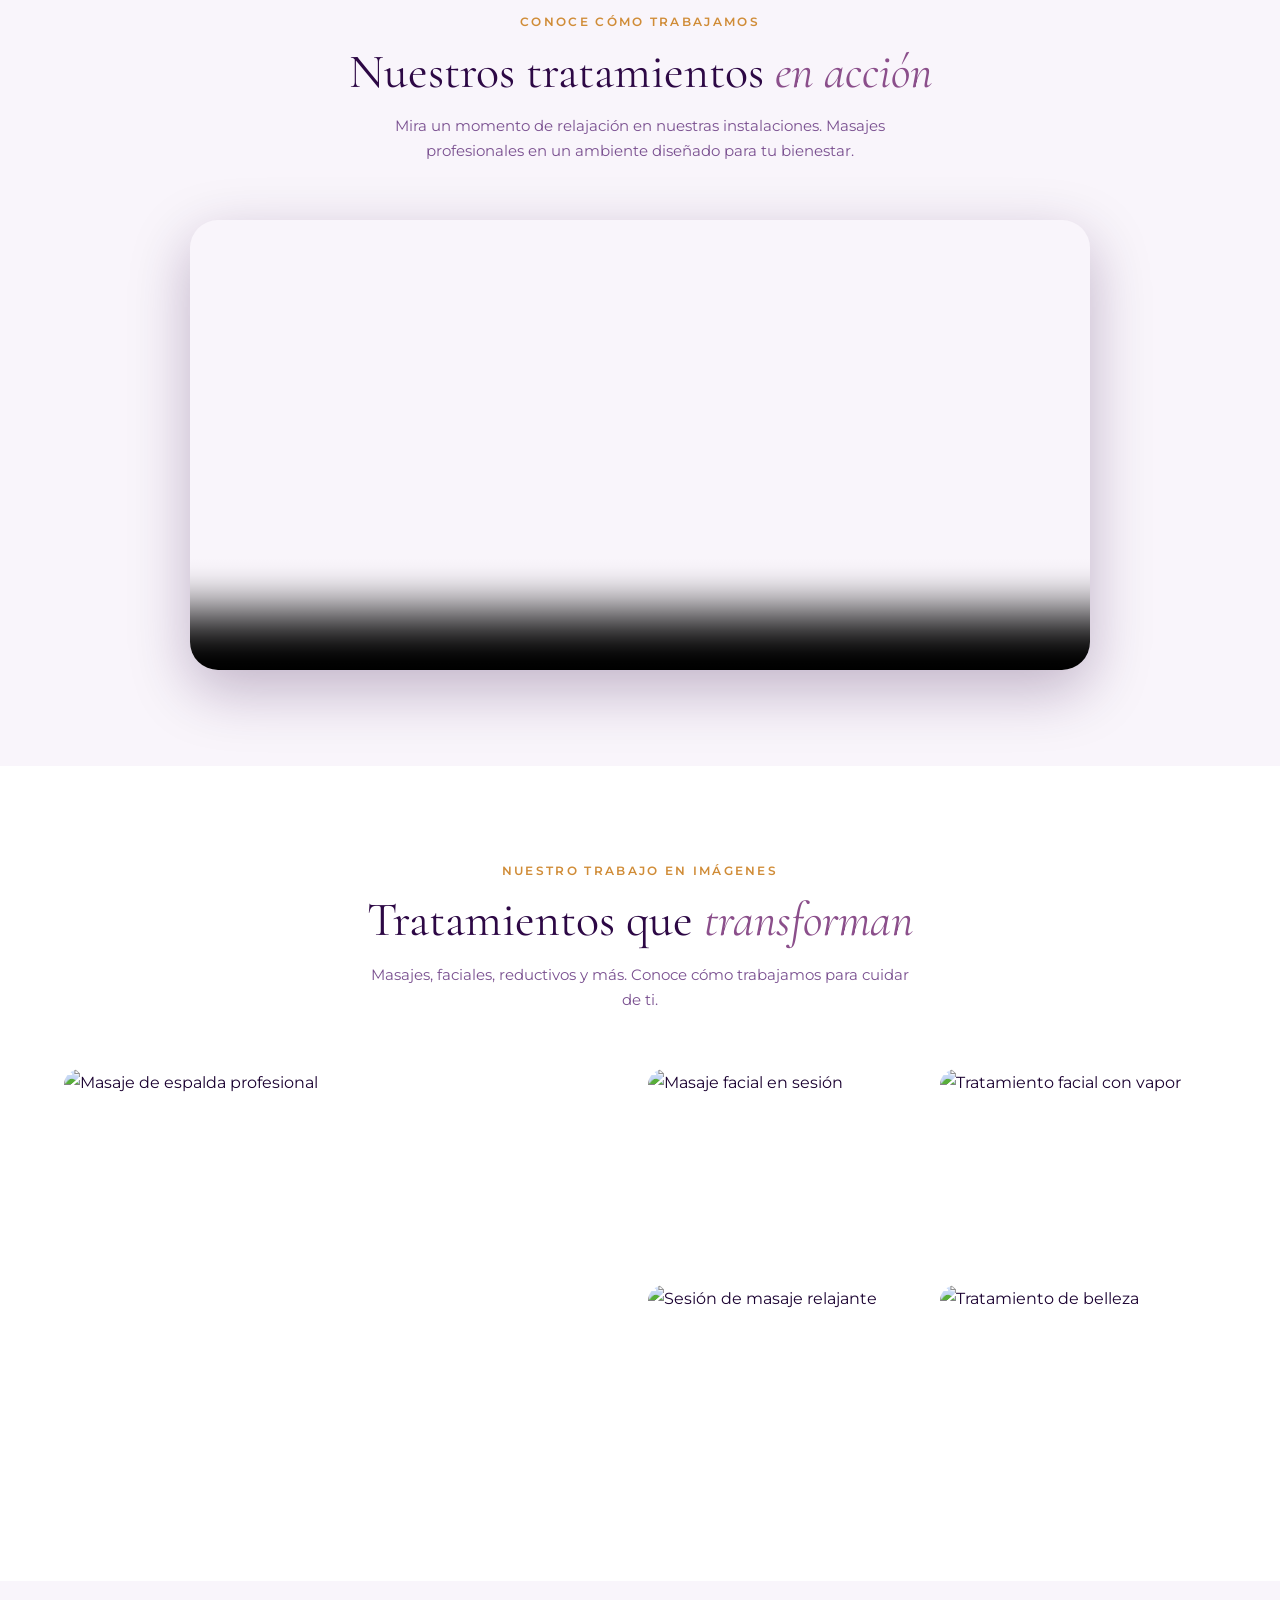
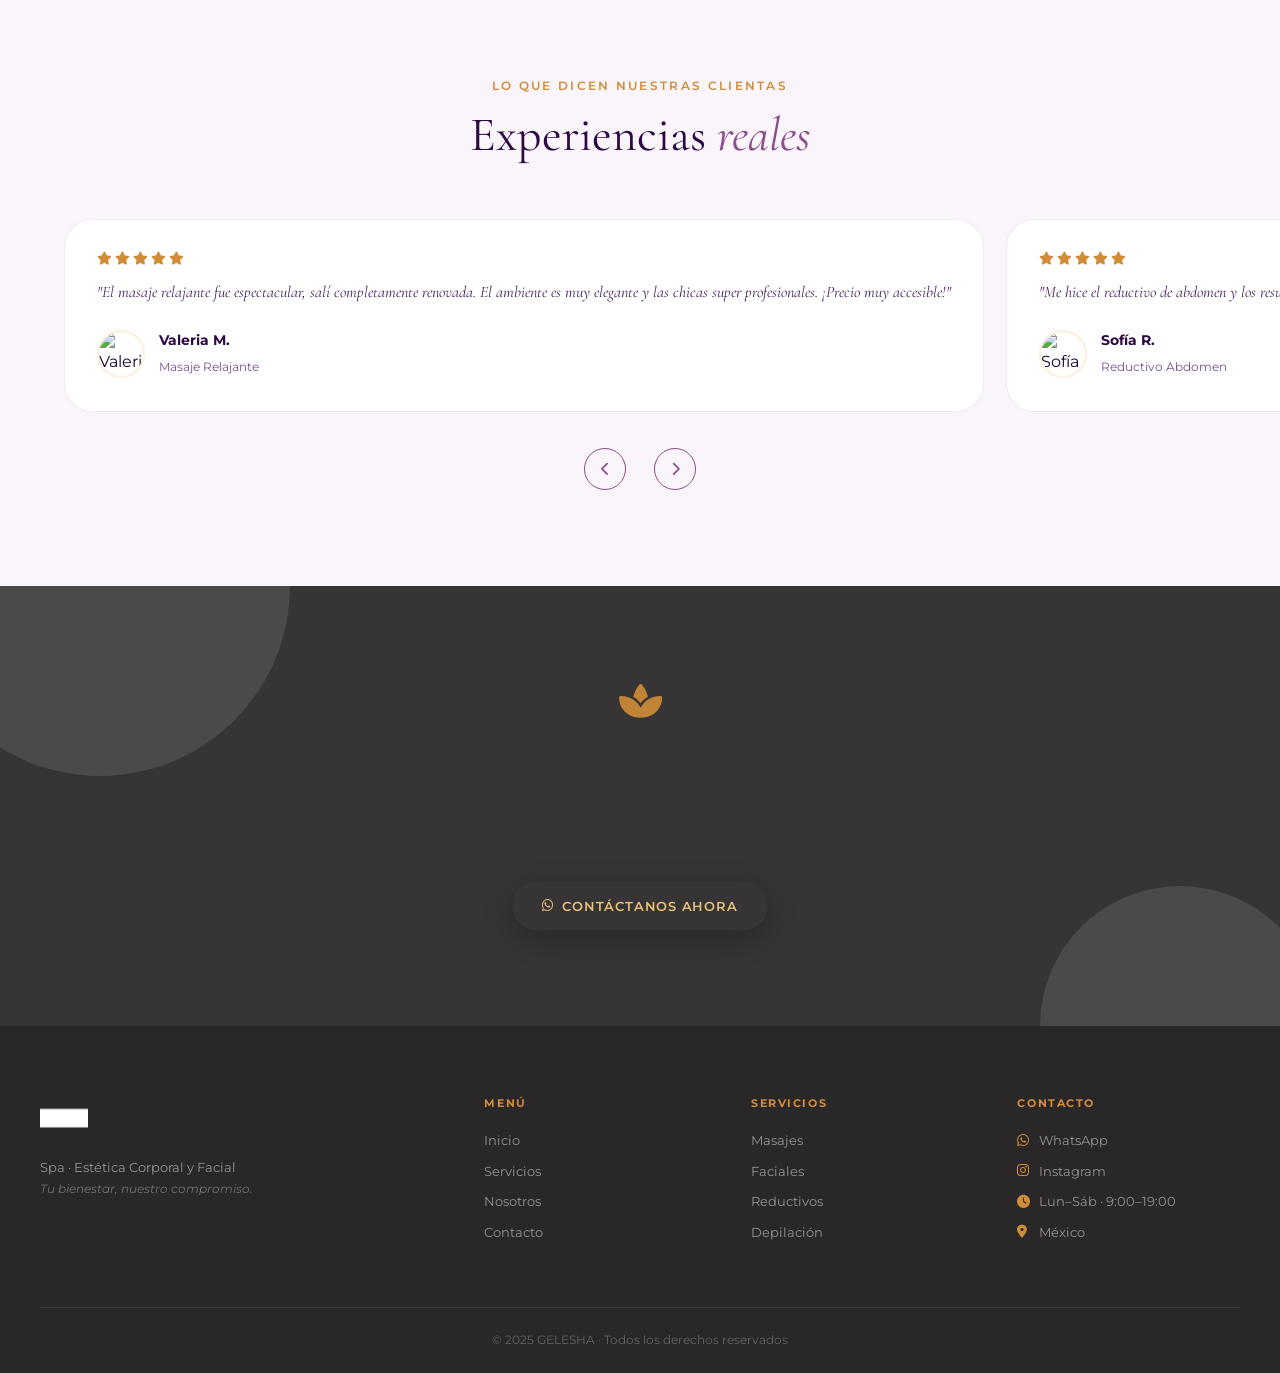
==== commit 81038a23: "se añadieron imagenes" ====
--- a/index.html
+++ b/index.html
@@ -35,7 +35,10 @@
   <!-- ══ HERO ══════════════════════════════════════════════════ -->
   <section class="hero hero--with-media" id="hero">
     <div class="hero-media">
-      <img src="https://images.unsplash.com/photo-1544161515-4ab6ce6db874?w=1920&q=85" alt="Spa GELESHA - ambiente de relajación" class="hero-bg-img" loading="eager" />
+      <img src="https://images.unsplash.com/photo-1717160675158-fdd75b8595cf?w=1920&q=85" alt="Tratamiento facial en GELESHA Spa" class="hero-bg-img hero-bg-fallback" loading="eager" />
+      <video class="hero-bg-video" autoplay muted loop playsinline poster="https://images.unsplash.com/photo-1717160675158-fdd75b8595cf?w=1920&q=85">
+        <source src="https://videos.pexels.com/video-files/3998269/3998269-uhd_2732_1440_25fps.mp4" type="video/mp4" />
+      </video>
     </div>
     <div class="hero-overlay"></div>
     <div class="hero-content">
@@ -135,7 +138,7 @@
 
         <a href="servicios.html?cat=Masaje" class="cat-card cat-card--img" data-delay="0">
           <div class="cat-card-img">
-            <img src="https://images.unsplash.com/photo-1544161515-4ab6ce6db874?w=600&q=80" alt="Masajes relajantes" loading="lazy" />
+            <img src="https://images.pexels.com/photos/3998269/pexels-photo-3998269.jpeg?auto=compress&cs=tinysrgb&w=600" alt="Masaje profesional en spa" loading="lazy" />
           </div>
           <div class="cat-card-body">
             <h3>Masajes</h3>
@@ -146,7 +149,7 @@
 
         <a href="servicios.html?cat=Facial" class="cat-card cat-card--img" data-delay="100">
           <div class="cat-card-img">
-            <img src="https://images.unsplash.com/photo-1570172619644-dfd03ed5d881?w=600&q=80" alt="Tratamientos faciales" loading="lazy" />
+            <img src="https://images.pexels.com/photos/8460604/pexels-photo-8460604.jpeg?auto=compress&cs=tinysrgb&w=600" alt="Masaje facial profesional" loading="lazy" />
           </div>
           <div class="cat-card-body">
             <h3>Faciales</h3>
@@ -157,7 +160,7 @@
 
         <a href="servicios.html?cat=Aparatologia" class="cat-card cat-card--img" data-delay="200">
           <div class="cat-card-img">
-            <img src="https://images.unsplash.com/photo-1519823551278-64ac92734fb1?w=600&q=80" alt="Aparatología estética" loading="lazy" />
+            <img src="https://images.pexels.com/photos/19242408/pexels-photo-19242408.jpeg?auto=compress&cs=tinysrgb&w=600" alt="Tratamiento con aparatología" loading="lazy" />
           </div>
           <div class="cat-card-body">
             <h3>Aparatología</h3>
@@ -168,7 +171,7 @@
 
         <a href="servicios.html?cat=Reductivo" class="cat-card cat-card--img" data-delay="300">
           <div class="cat-card-img">
-            <img src="https://images.unsplash.com/photo-1518611012118-696072aa579a?w=600&q=80" alt="Tratamientos reductivos" loading="lazy" />
+            <img src="https://images.pexels.com/photos/6663597/pexels-photo-6663597.jpeg?auto=compress&cs=tinysrgb&w=600" alt="Tratamiento reductivo corporal" loading="lazy" />
           </div>
           <div class="cat-card-body">
             <h3>Reductivos</h3>
@@ -179,7 +182,7 @@
 
         <a href="servicios.html?cat=Depilacion" class="cat-card cat-card--img" data-delay="400">
           <div class="cat-card-img">
-            <img src="https://images.unsplash.com/photo-1522338140262-f46f5913618a?w=600&q=80" alt="Depilación profesional" loading="lazy" />
+            <img src="https://images.pexels.com/photos/5659015/pexels-photo-5659015.jpeg?auto=compress&cs=tinysrgb&w=600" alt="Depilación profesional" loading="lazy" />
           </div>
           <div class="cat-card-body">
             <h3>Depilación</h3>
@@ -199,29 +202,46 @@
     </div>
   </section>
 
+  <!-- ══ VIDEO DE TRABAJO ════════════════════════════════════════ -->
+  <section class="video-trabajo section">
+    <div class="container">
+      <div class="section-header">
+        <p class="section-eyebrow">Conoce cómo trabajamos</p>
+        <h2 class="section-title">Nuestros tratamientos <em>en acción</em></h2>
+        <p class="section-desc">Mira un momento de relajación en nuestras instalaciones. Masajes profesionales en un ambiente diseñado para tu bienestar.</p>
+      </div>
+      <div class="video-wrap">
+        <video controls playsinline poster="https://images.pexels.com/photos/3998269/pexels-photo-3998269.jpeg?auto=compress&cs=tinysrgb&w=1200">
+          <source src="https://videos.pexels.com/video-files/3998269/3998269-uhd_2732_1440_25fps.mp4" type="video/mp4" />
+          Tu navegador no soporta el elemento de video.
+        </video>
+      </div>
+    </div>
+  </section>
+
   <!-- ══ GALERÍA / NUESTRO ESPACIO ═══════════════════════════════ -->
   <section class="galeria section">
     <div class="container">
       <div class="section-header">
-        <p class="section-eyebrow">Conoce nuestro espacio</p>
-        <h2 class="section-title">Un ambiente pensado para <em>tu bienestar</em></h2>
-        <p class="section-desc">Instalaciones modernas, limpias y acogedoras donde cada detalle está pensado para tu comodidad.</p>
+        <p class="section-eyebrow">Nuestro trabajo en imágenes</p>
+        <h2 class="section-title">Tratamientos que <em>transforman</em></h2>
+        <p class="section-desc">Masajes, faciales, reductivos y más. Conoce cómo trabajamos para cuidar de ti.</p>
       </div>
       <div class="galeria-grid">
         <div class="galeria-item galeria-item--large">
-          <img src="https://images.unsplash.com/photo-1544161515-4ab6ce6db874?w=800&q=80" alt="Sala de masajes GELESHA" loading="lazy" />
+          <img src="https://images.pexels.com/photos/3998269/pexels-photo-3998269.jpeg?auto=compress&cs=tinysrgb&w=800" alt="Masaje de espalda profesional" loading="lazy" />
         </div>
         <div class="galeria-item">
-          <img src="https://images.unsplash.com/photo-1570172619644-dfd03ed5d881?w=600&q=80" alt="Tratamiento facial" loading="lazy" />
+          <img src="https://images.pexels.com/photos/8460604/pexels-photo-8460604.jpeg?auto=compress&cs=tinysrgb&w=600" alt="Masaje facial en sesión" loading="lazy" />
         </div>
         <div class="galeria-item">
-          <img src="https://images.unsplash.com/photo-1540555700478-4be289fbecef?w=600&q=80" alt="Ambiente relajante" loading="lazy" />
+          <img src="https://images.unsplash.com/photo-1717160675158-fdd75b8595cf?w=600&q=80" alt="Tratamiento facial con vapor" loading="lazy" />
         </div>
         <div class="galeria-item">
-          <img src="https://images.unsplash.com/photo-1519823551278-64ac92734fb1?w=600&q=80" alt="Productos de calidad" loading="lazy" />
+          <img src="https://images.pexels.com/photos/6663368/pexels-photo-6663368.jpeg?auto=compress&cs=tinysrgb&w=600" alt="Sesión de masaje relajante" loading="lazy" />
         </div>
         <div class="galeria-item">
-          <img src="https://images.unsplash.com/photo-1540555700478-4be289fbecef?w=600&q=80" alt="Spa wellness" loading="lazy" />
+          <img src="https://images.pexels.com/photos/5240836/pexels-photo-5240836.jpeg?auto=compress&cs=tinysrgb&w=600" alt="Tratamiento de belleza" loading="lazy" />
         </div>
       </div>
     </div>
@@ -292,7 +312,7 @@
 
   <!-- ══ CTA BANNER ════════════════════════════════════════════ -->
   <section class="cta-banner cta-banner--img">
-    <div class="cta-banner-bg" style="background-image: url('https://images.unsplash.com/photo-1540555700478-4be289fbecef?w=1920&q=80');"></div>
+    <div class="cta-banner-bg" style="background-image: url('https://images.pexels.com/photos/3998269/pexels-photo-3998269.jpeg?auto=compress&cs=tinysrgb&w=1920');"></div>
     <div class="cta-inner">
       <i class="fa-solid fa-spa cta-icon"></i>
       <h2>¿Lista para transformarte?</h2>
--- a/css/style.css
+++ b/css/style.css
@@ -114,8 +114,14 @@
 .hero--with-media .hero-media {
   position: absolute; inset: 0; z-index: 0;
 }
+.hero-bg-video {
+  position: absolute; inset: 0; width: 100%; height: 100%; object-fit: cover;
+}
 .hero-bg-img {
   width: 100%; height: 100%; object-fit: cover;
+}
+.hero-bg-fallback {
+  position: absolute; inset: 0;
 }
 .hero-overlay {
   position: absolute; inset: 0; z-index: 1;
@@ -313,6 +319,19 @@
 }
 .confianza-card h3 { font-family: var(--font-serif); font-size: 1.15rem; color: var(--purple-deep); margin-bottom: 10px; }
 .confianza-card p { font-size: .85rem; color: var(--text-light); line-height: 1.65; }
+
+/* ══════════════════════════════════════════════════════════
+   VIDEO DE TRABAJO
+══════════════════════════════════════════════════════════ */
+.video-trabajo { background: var(--off-white); }
+.video-wrap {
+  max-width: 900px; margin: 0 auto;
+  border-radius: var(--radius-lg); overflow: hidden;
+  box-shadow: var(--shadow-lg);
+}
+.video-wrap video {
+  width: 100%; display: block; vertical-align: top;
+}
 
 /* ══════════════════════════════════════════════════════════
    GALERÍA
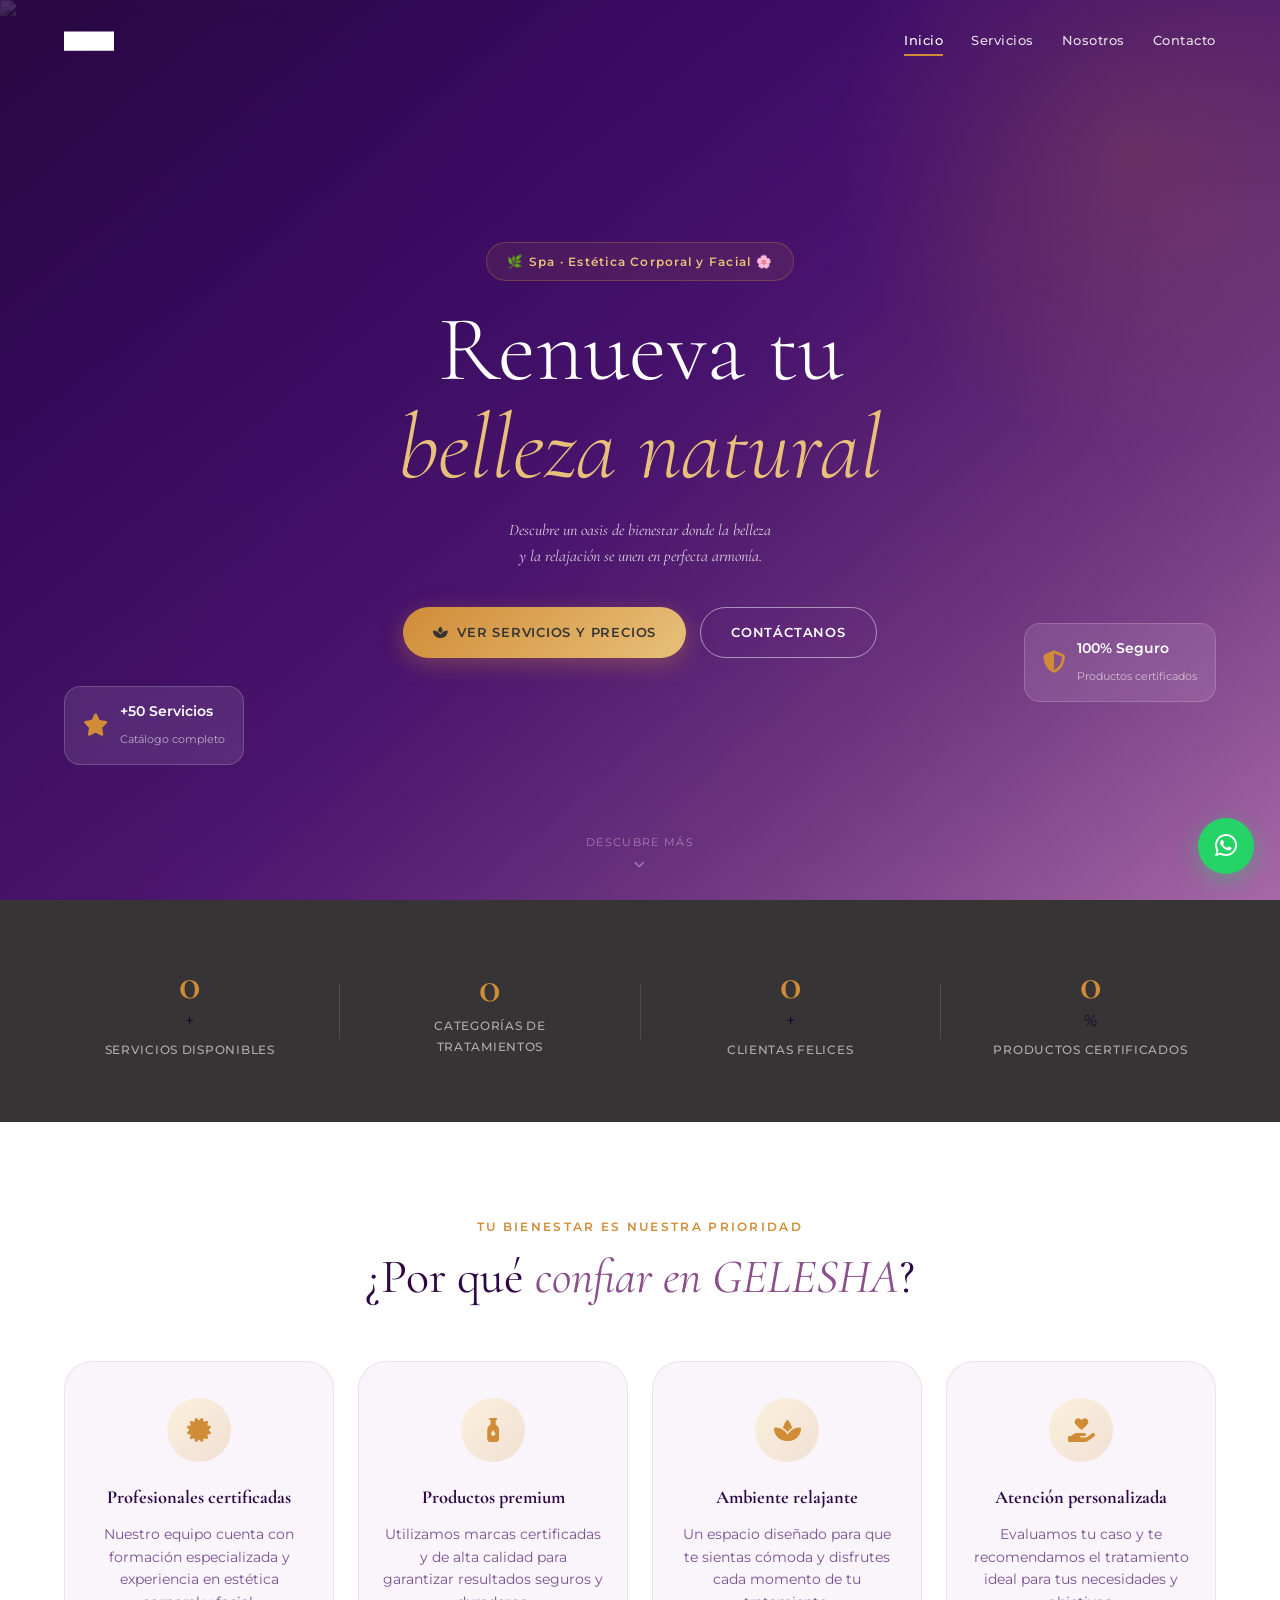
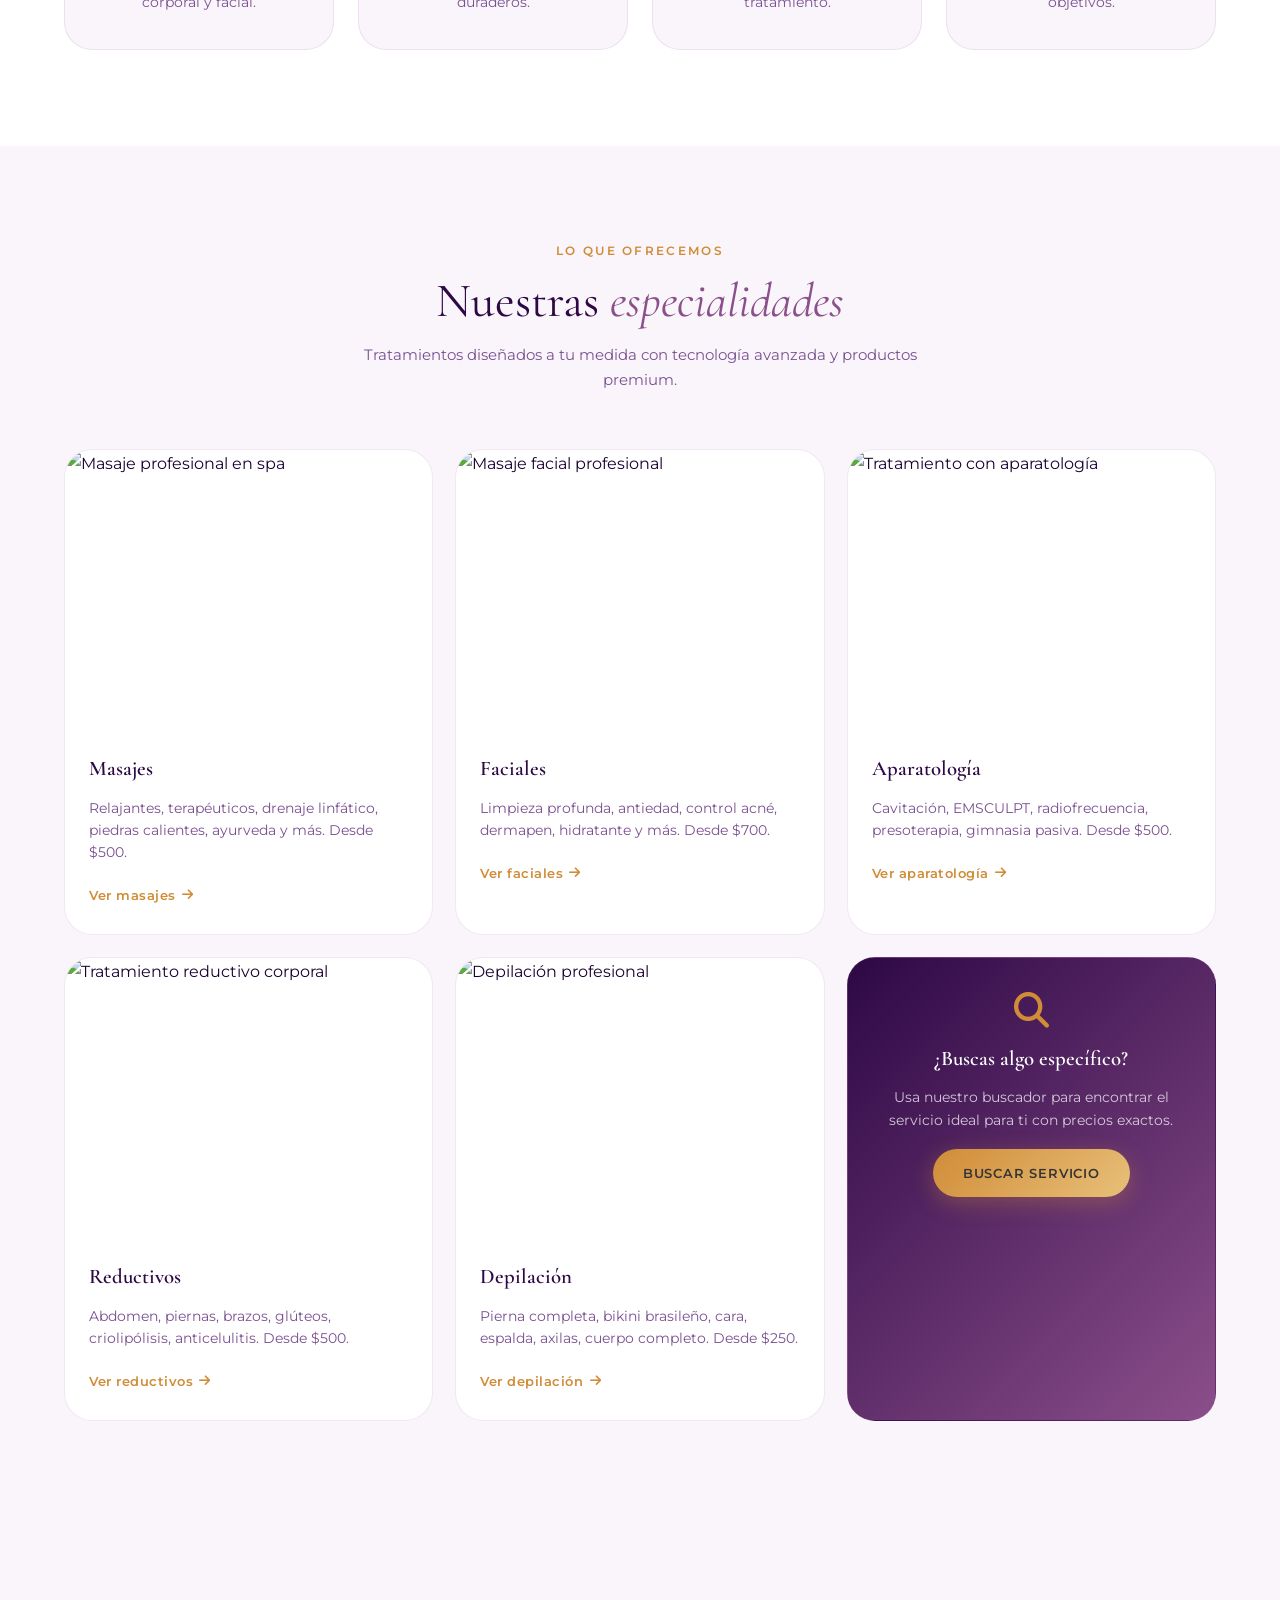
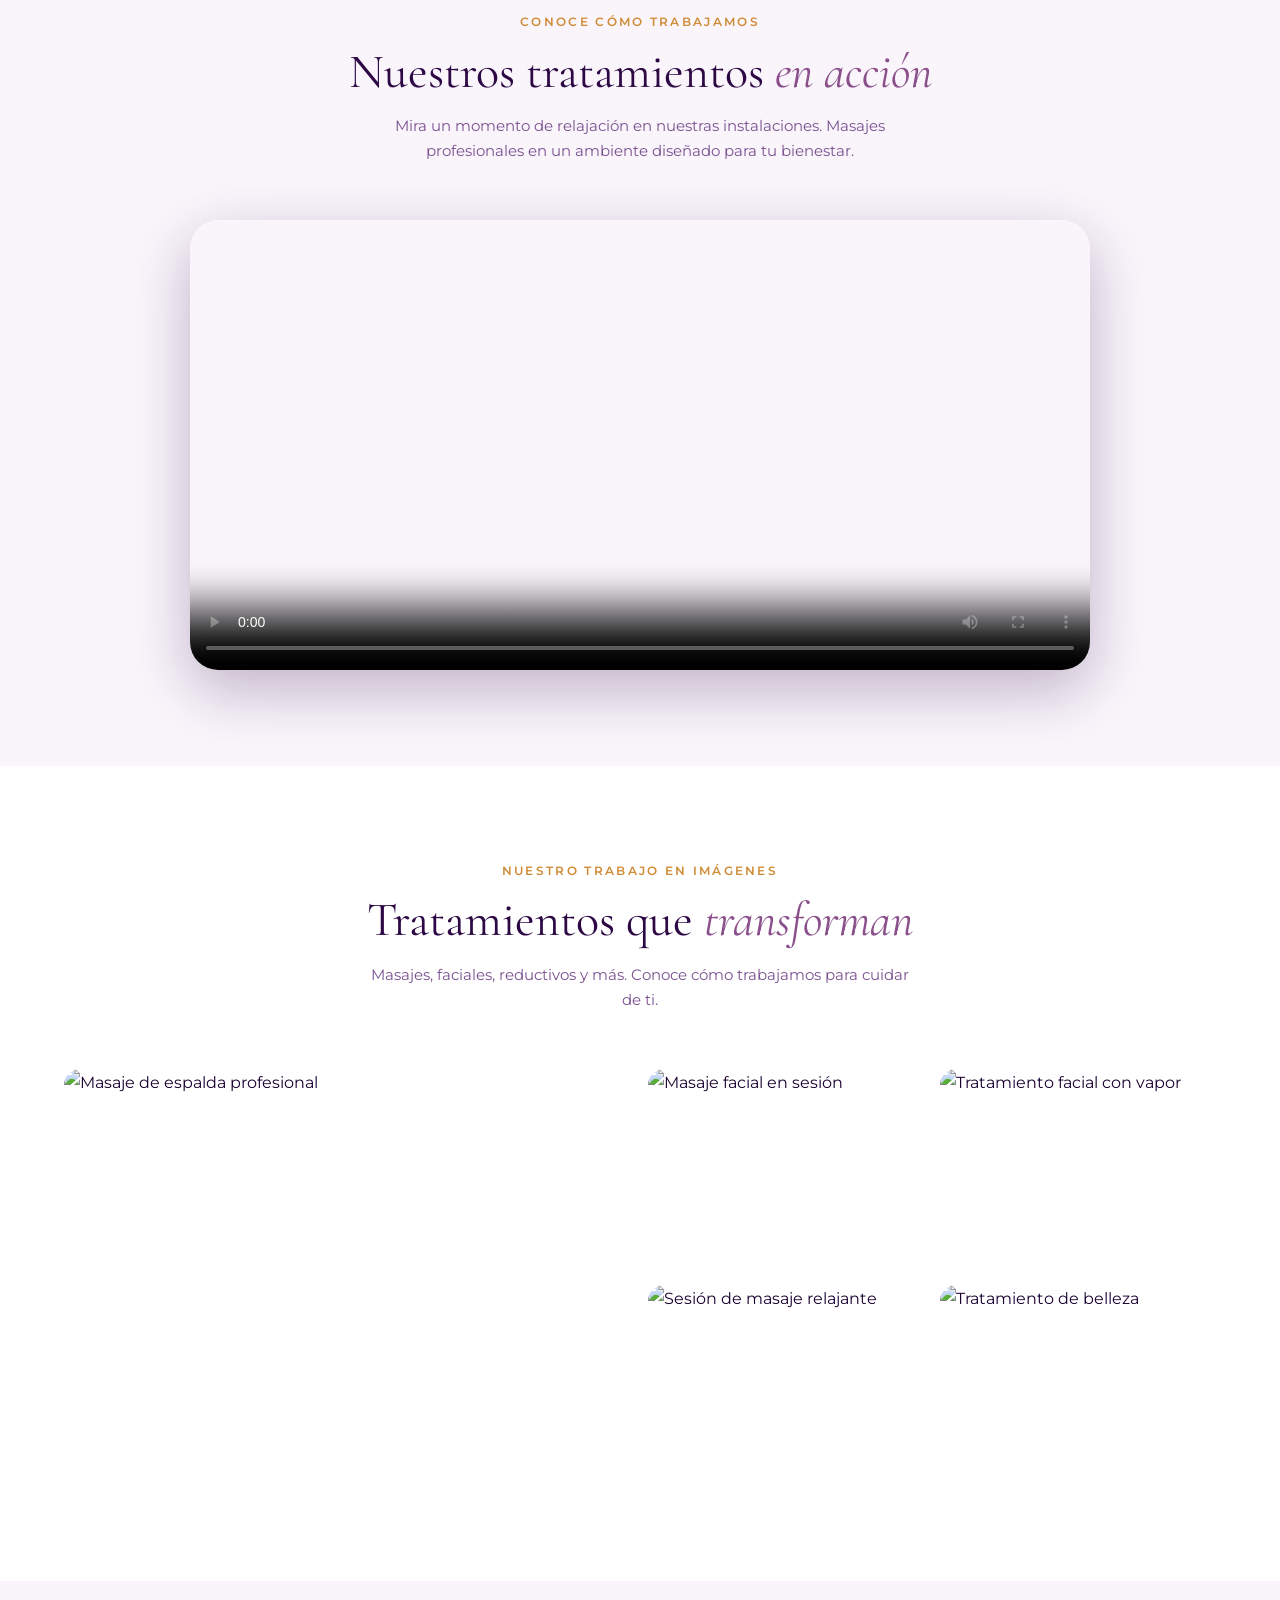
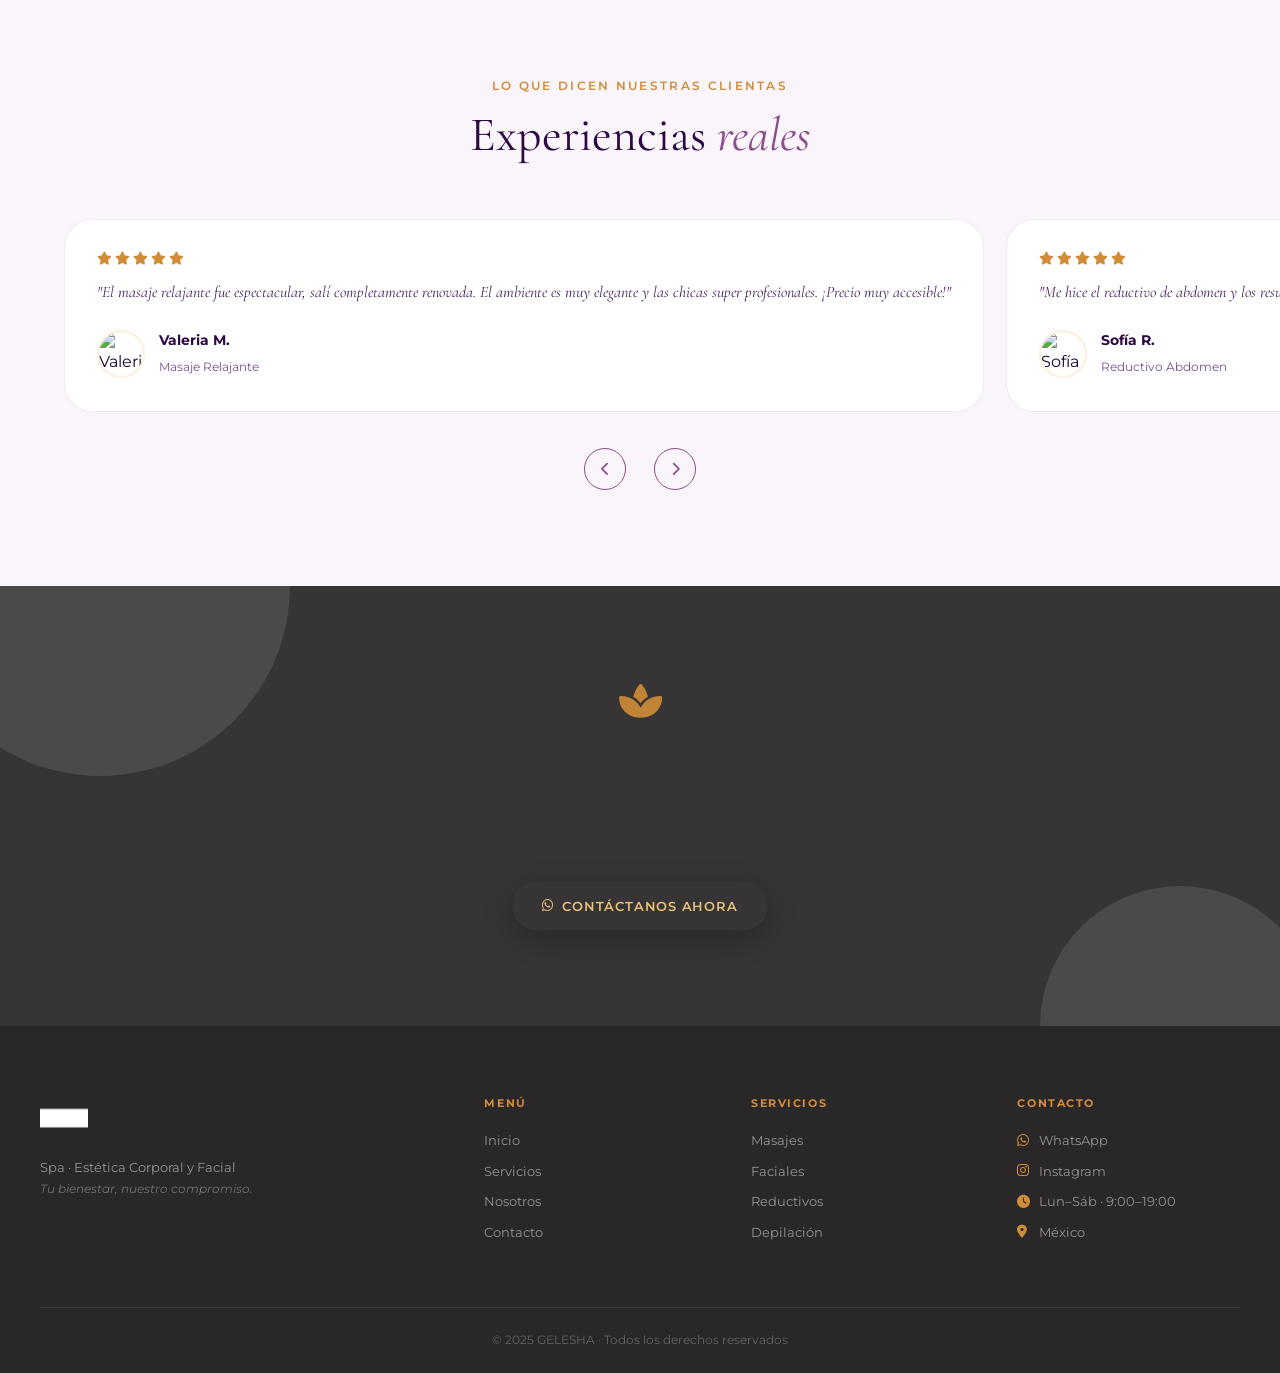
==== commit 19aee73f: "fixed/imagenes" ====
--- a/index.html
+++ b/index.html
@@ -138,7 +138,7 @@
 
         <a href="servicios.html?cat=Masaje" class="cat-card cat-card--img" data-delay="0">
           <div class="cat-card-img">
-            <img src="https://images.pexels.com/photos/3998269/pexels-photo-3998269.jpeg?auto=compress&cs=tinysrgb&w=600" alt="Masaje profesional en spa" loading="lazy" />
+            <img src="https://images.pexels.com/photos/3998011/pexels-photo-3998011.jpeg?auto=compress&cs=tinysrgb&w=600" alt="Masaje profesional en spa" loading="lazy" />
           </div>
           <div class="cat-card-body">
             <h3>Masajes</h3>
@@ -211,7 +211,7 @@
         <p class="section-desc">Mira un momento de relajación en nuestras instalaciones. Masajes profesionales en un ambiente diseñado para tu bienestar.</p>
       </div>
       <div class="video-wrap">
-        <video controls playsinline poster="https://images.pexels.com/photos/3998269/pexels-photo-3998269.jpeg?auto=compress&cs=tinysrgb&w=1200">
+        <video controls playsinline poster="https://images.pexels.com/photos/3998011/pexels-photo-3998011.jpeg?auto=compress&cs=tinysrgb&w=1200">
           <source src="https://videos.pexels.com/video-files/3998269/3998269-uhd_2732_1440_25fps.mp4" type="video/mp4" />
           Tu navegador no soporta el elemento de video.
         </video>
@@ -229,7 +229,7 @@
       </div>
       <div class="galeria-grid">
         <div class="galeria-item galeria-item--large">
-          <img src="https://images.pexels.com/photos/3998269/pexels-photo-3998269.jpeg?auto=compress&cs=tinysrgb&w=800" alt="Masaje de espalda profesional" loading="lazy" />
+          <img src="https://images.pexels.com/photos/3998011/pexels-photo-3998011.jpeg?auto=compress&cs=tinysrgb&w=800" alt="Masaje de espalda profesional" loading="lazy" />
         </div>
         <div class="galeria-item">
           <img src="https://images.pexels.com/photos/8460604/pexels-photo-8460604.jpeg?auto=compress&cs=tinysrgb&w=600" alt="Masaje facial en sesión" loading="lazy" />
@@ -312,7 +312,7 @@
 
   <!-- ══ CTA BANNER ════════════════════════════════════════════ -->
   <section class="cta-banner cta-banner--img">
-    <div class="cta-banner-bg" style="background-image: url('https://images.pexels.com/photos/3998269/pexels-photo-3998269.jpeg?auto=compress&cs=tinysrgb&w=1920');"></div>
+    <div class="cta-banner-bg" style="background-image: url('https://images.pexels.com/photos/3998011/pexels-photo-3998011.jpeg?auto=compress&cs=tinysrgb&w=1920');"></div>
     <div class="cta-inner">
       <i class="fa-solid fa-spa cta-icon"></i>
       <h2>¿Lista para transformarte?</h2>
--- a/css/style.css
+++ b/css/style.css
@@ -119,6 +119,11 @@
 }
 .hero-bg-img {
   width: 100%; height: 100%; object-fit: cover;
+}
+.hero-media img,
+.hero-media video {
+  min-height: 100%;
+  min-width: 100%;
 }
 .hero-bg-fallback {
   position: absolute; inset: 0;
@@ -165,8 +170,8 @@
 .cat-card:hover::before { transform: scaleX(1); }
 /* Category card with image */
 .cat-card--img { padding: 0; overflow: hidden; display: flex; flex-direction: column; }
-.cat-card-img { aspect-ratio: 4/3; overflow: hidden; }
-.cat-card-img img { width: 100%; height: 100%; object-fit: cover; transition: transform var(--transition); }
+.cat-card-img { aspect-ratio: 4/3; overflow: hidden; min-height: 0; flex-shrink: 0; }
+.cat-card-img img { width: 100%; height: 100%; object-fit: cover; transition: transform var(--transition); display: block; }
 .cat-card--img:hover .cat-card-img img { transform: scale(1.06); }
 .cat-card-body { padding: 26px 24px; }
 .cat-card--img .cat-card-body h3 { margin-bottom: 10px; }
@@ -343,8 +348,8 @@
   grid-template-rows: repeat(2, 200px);
   gap: 16px;
 }
-.galeria-item { border-radius: var(--radius-md); overflow: hidden; position: relative; }
-.galeria-item img { width: 100%; height: 100%; object-fit: cover; transition: transform var(--transition); }
+.galeria-item { border-radius: var(--radius-md); overflow: hidden; position: relative; min-height: 0; }
+.galeria-item img { width: 100%; height: 100%; object-fit: cover; transition: transform var(--transition); display: block; }
 .galeria-item:hover img { transform: scale(1.08); }
 .galeria-item--large { grid-column: span 2; grid-row: span 2; }
 
@@ -377,6 +382,7 @@
 .cta-banner-bg {
   position: absolute; inset: 0;
   background-size: cover; background-position: center;
+  background-repeat: no-repeat;
   opacity: .35;
 }
 .cta-banner--img .cta-inner { position: relative; z-index: 2; }
@@ -613,7 +619,8 @@
 @media (max-width: 1024px) {
   .categorias-grid { grid-template-columns: repeat(2, 1fr); }
   .confianza-grid  { grid-template-columns: repeat(2, 1fr); }
-  .galeria-grid    { grid-template-columns: repeat(2, 1fr); grid-template-rows: repeat(3, 180px); }
+  .galeria-grid    { grid-template-columns: repeat(2, 1fr); grid-template-rows: repeat(3, minmax(160px, 1fr)); }
+  .galeria-item    { min-height: 0; }
   .galeria-item--large { grid-column: span 2; grid-row: span 1; }
   .nosotros-inner  { grid-template-columns: 1fr; gap: 56px; }
   .contacto-inner  { grid-template-columns: 1fr; gap: 44px; }
@@ -634,8 +641,9 @@
   .stat            { padding: 12px 22px; }
   .categorias-grid { grid-template-columns: 1fr; }
   .confianza-grid  { grid-template-columns: 1fr; }
-  .galeria-grid    { grid-template-columns: 1fr; grid-template-rows: repeat(5, 220px); }
-  .galeria-item--large { grid-row: span 1; }
+  .galeria-grid    { grid-template-columns: 1fr; grid-template-rows: repeat(5, minmax(180px, 1fr)); gap: 12px; }
+  .galeria-item    { min-height: 180px; }
+  .galeria-item--large { grid-row: span 1; min-height: 200px; }
   .servicios-catalog { grid-template-columns: 1fr; }
   .testi-card      { min-width: 100%; }
   .contacto-form   { padding: 26px 20px; }
@@ -646,7 +654,11 @@
   .page-hero       { padding: 120px 24px 60px; }
 }
 @media (max-width: 480px) {
+  .container       { padding-left: 16px; padding-right: 16px; }
   .cat-tabs        { gap: 6px; }
   .cat-tab         { padding: 8px 14px; font-size: .75rem; }
   .footer-inner    { grid-template-columns: 1fr; }
-}
+  .galeria-grid    { grid-template-rows: repeat(5, minmax(160px, 1fr)); gap: 10px; }
+  .galeria-item    { min-height: 160px; }
+  .cat-card-body   { padding: 20px 18px; }
+}
